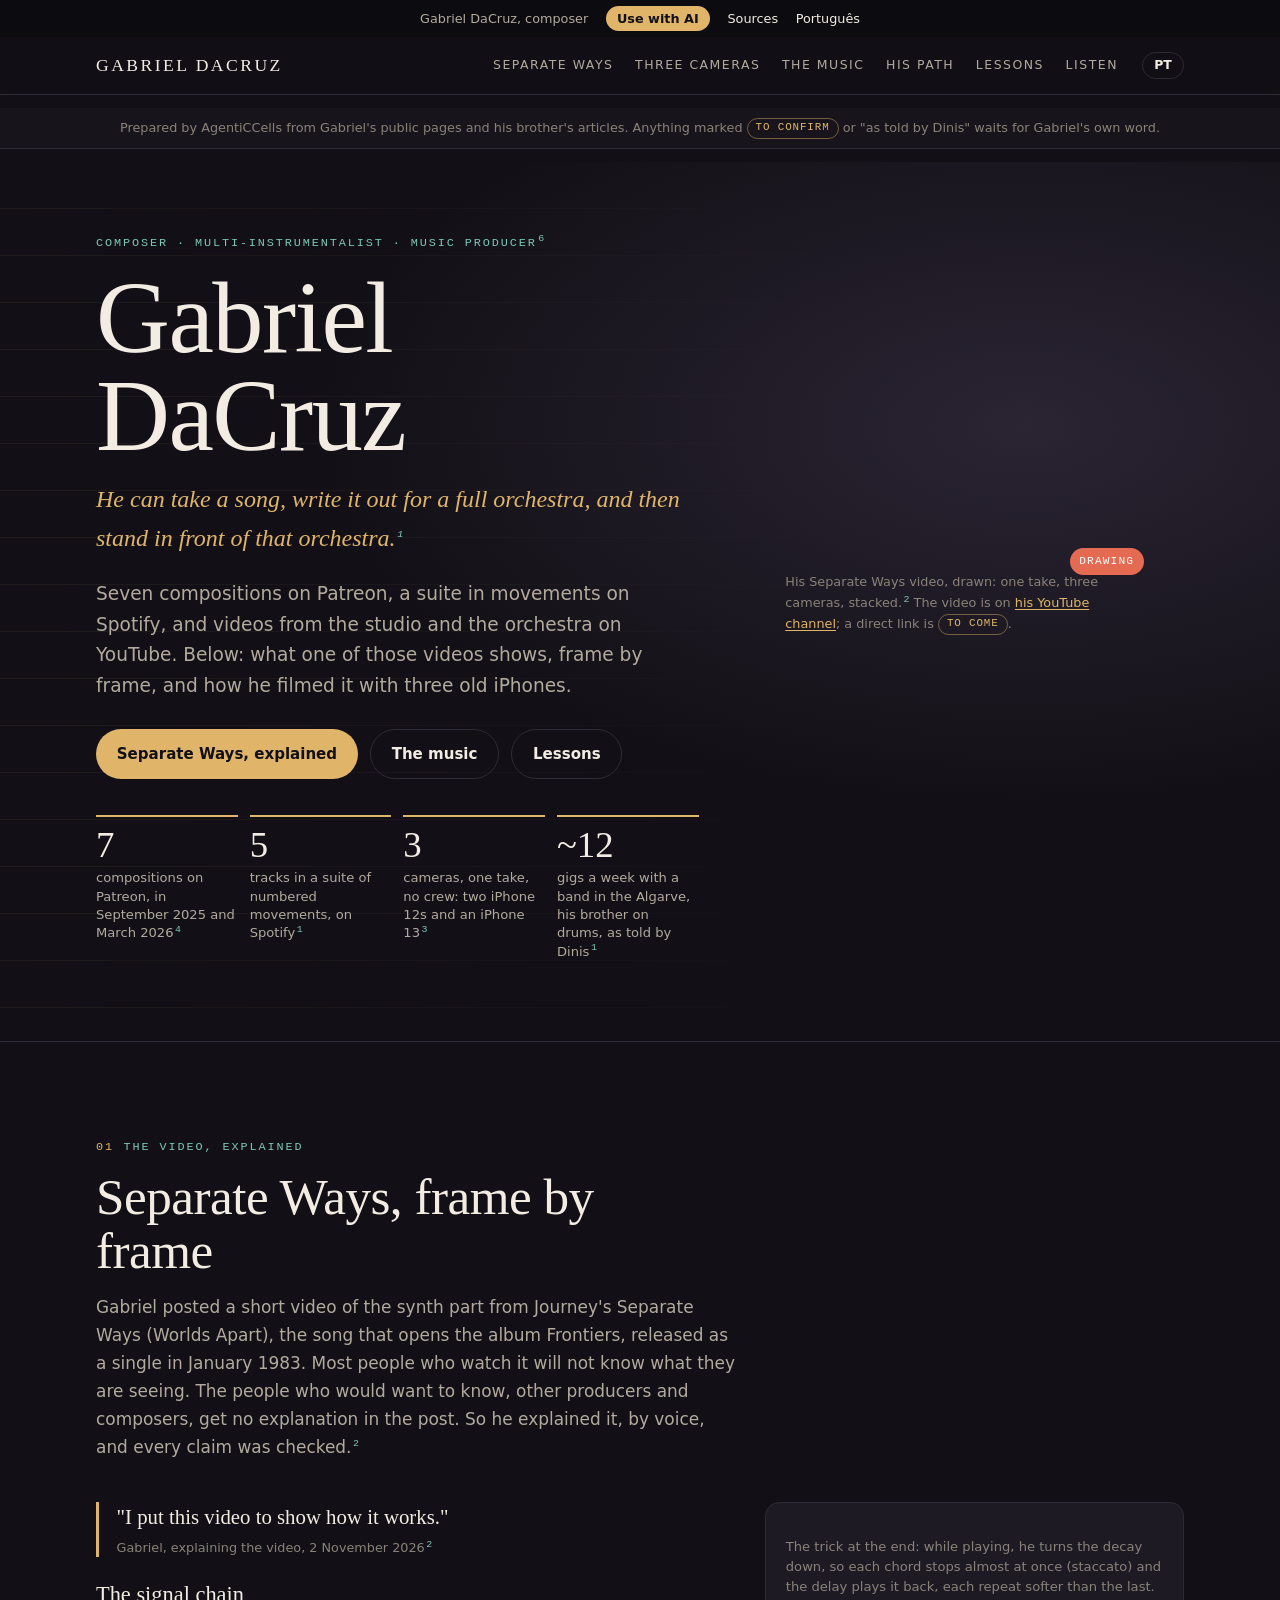
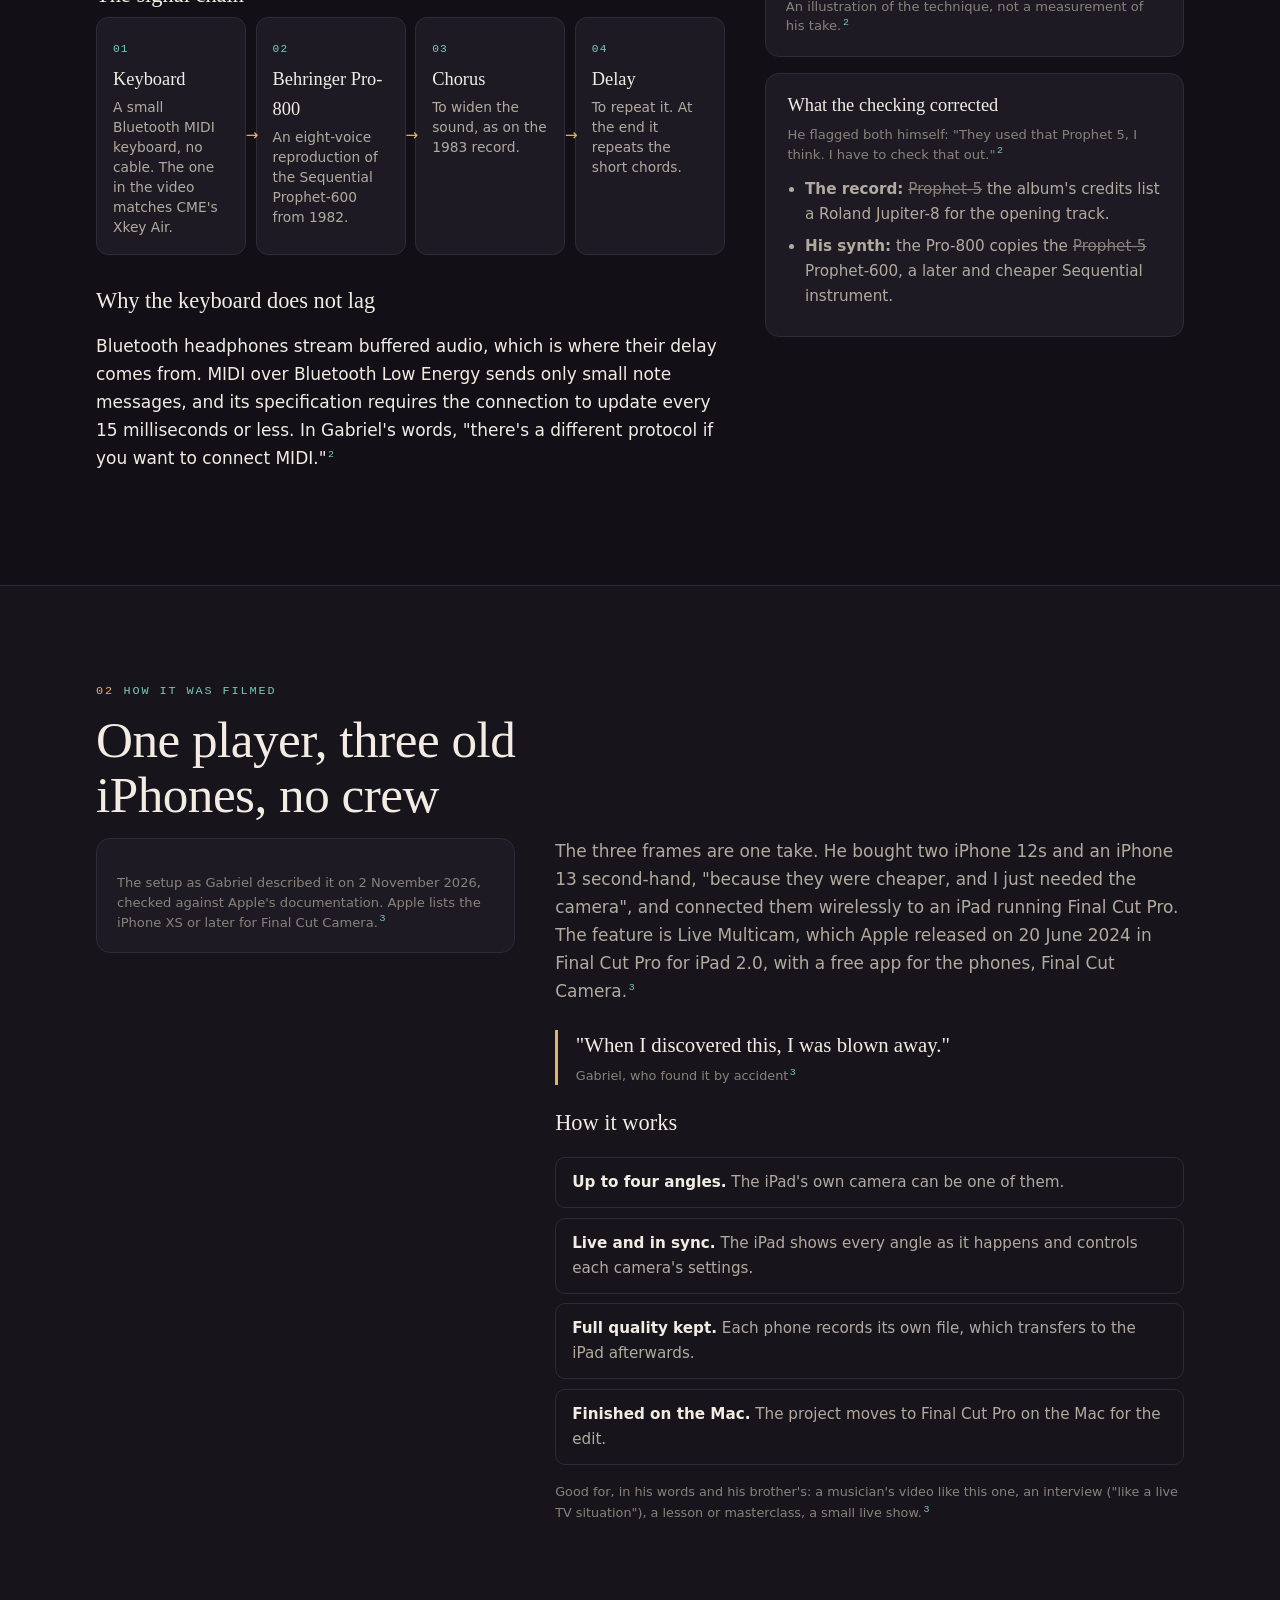
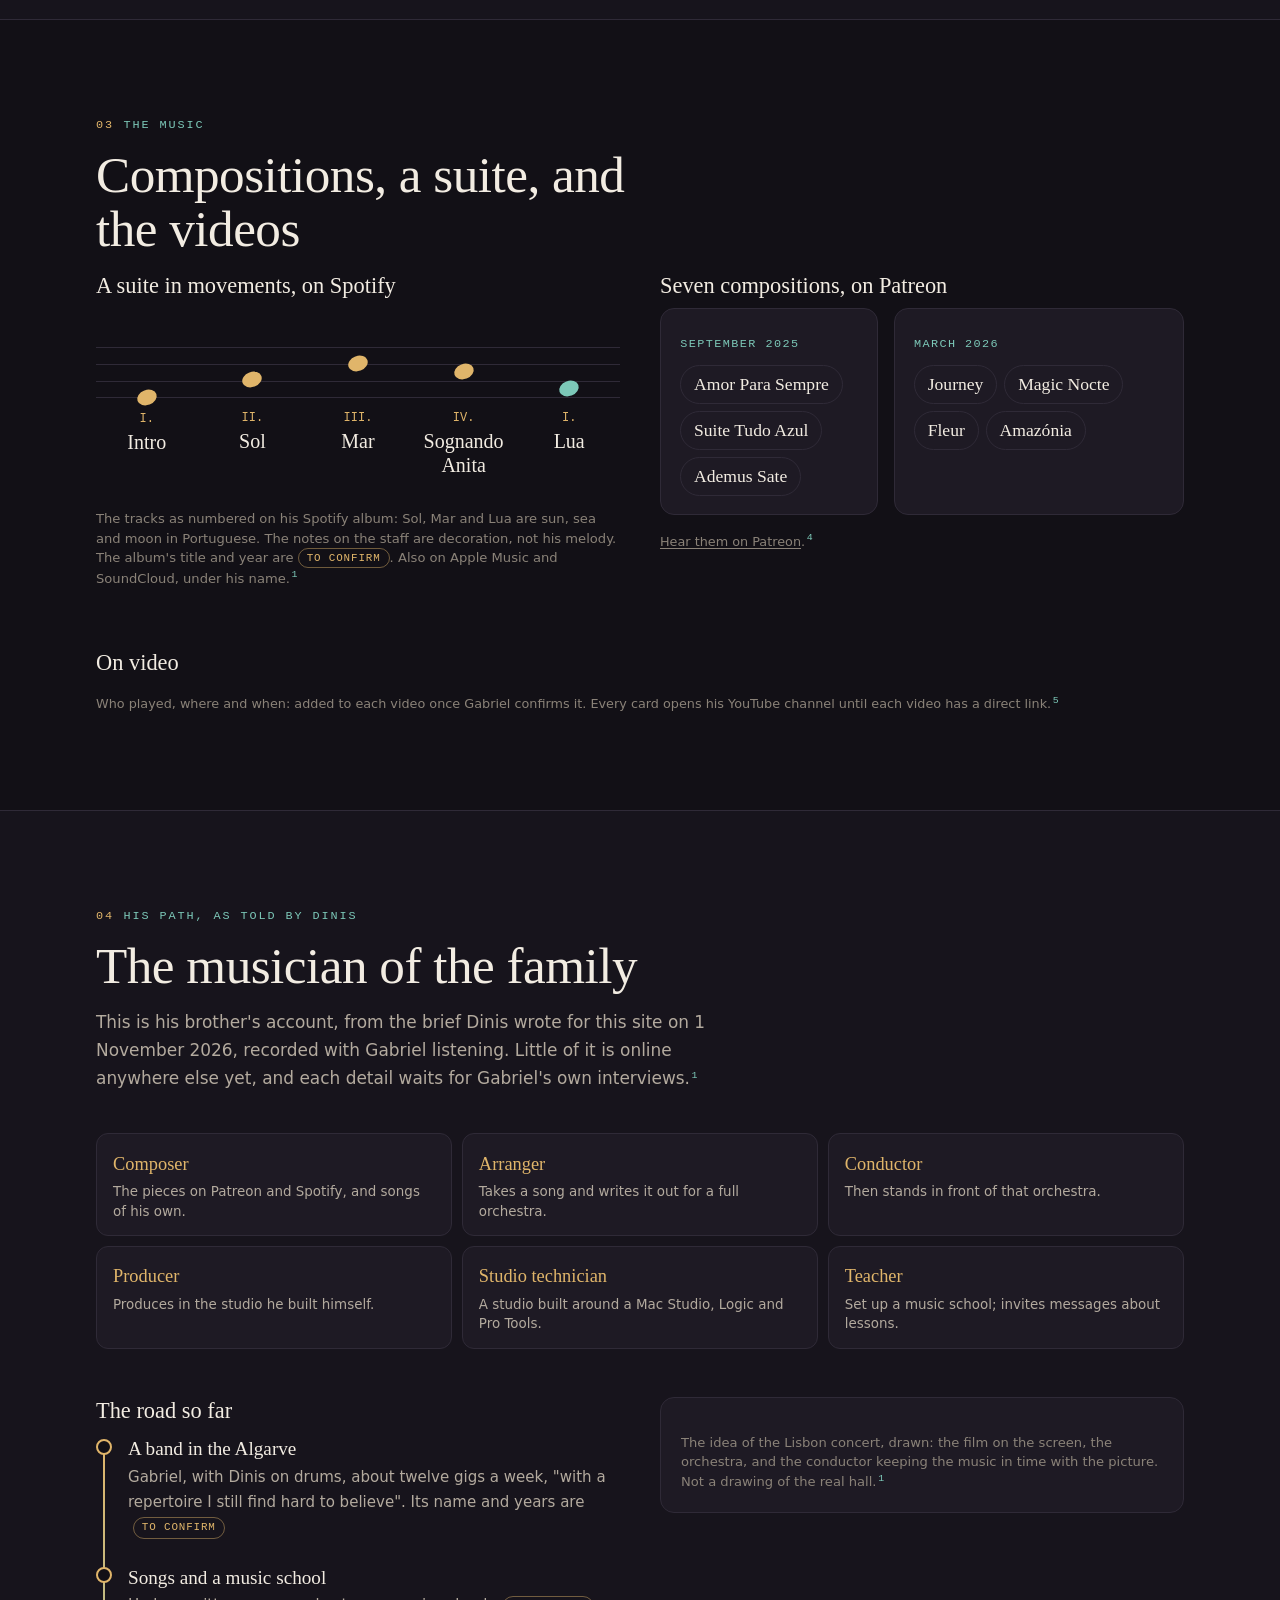
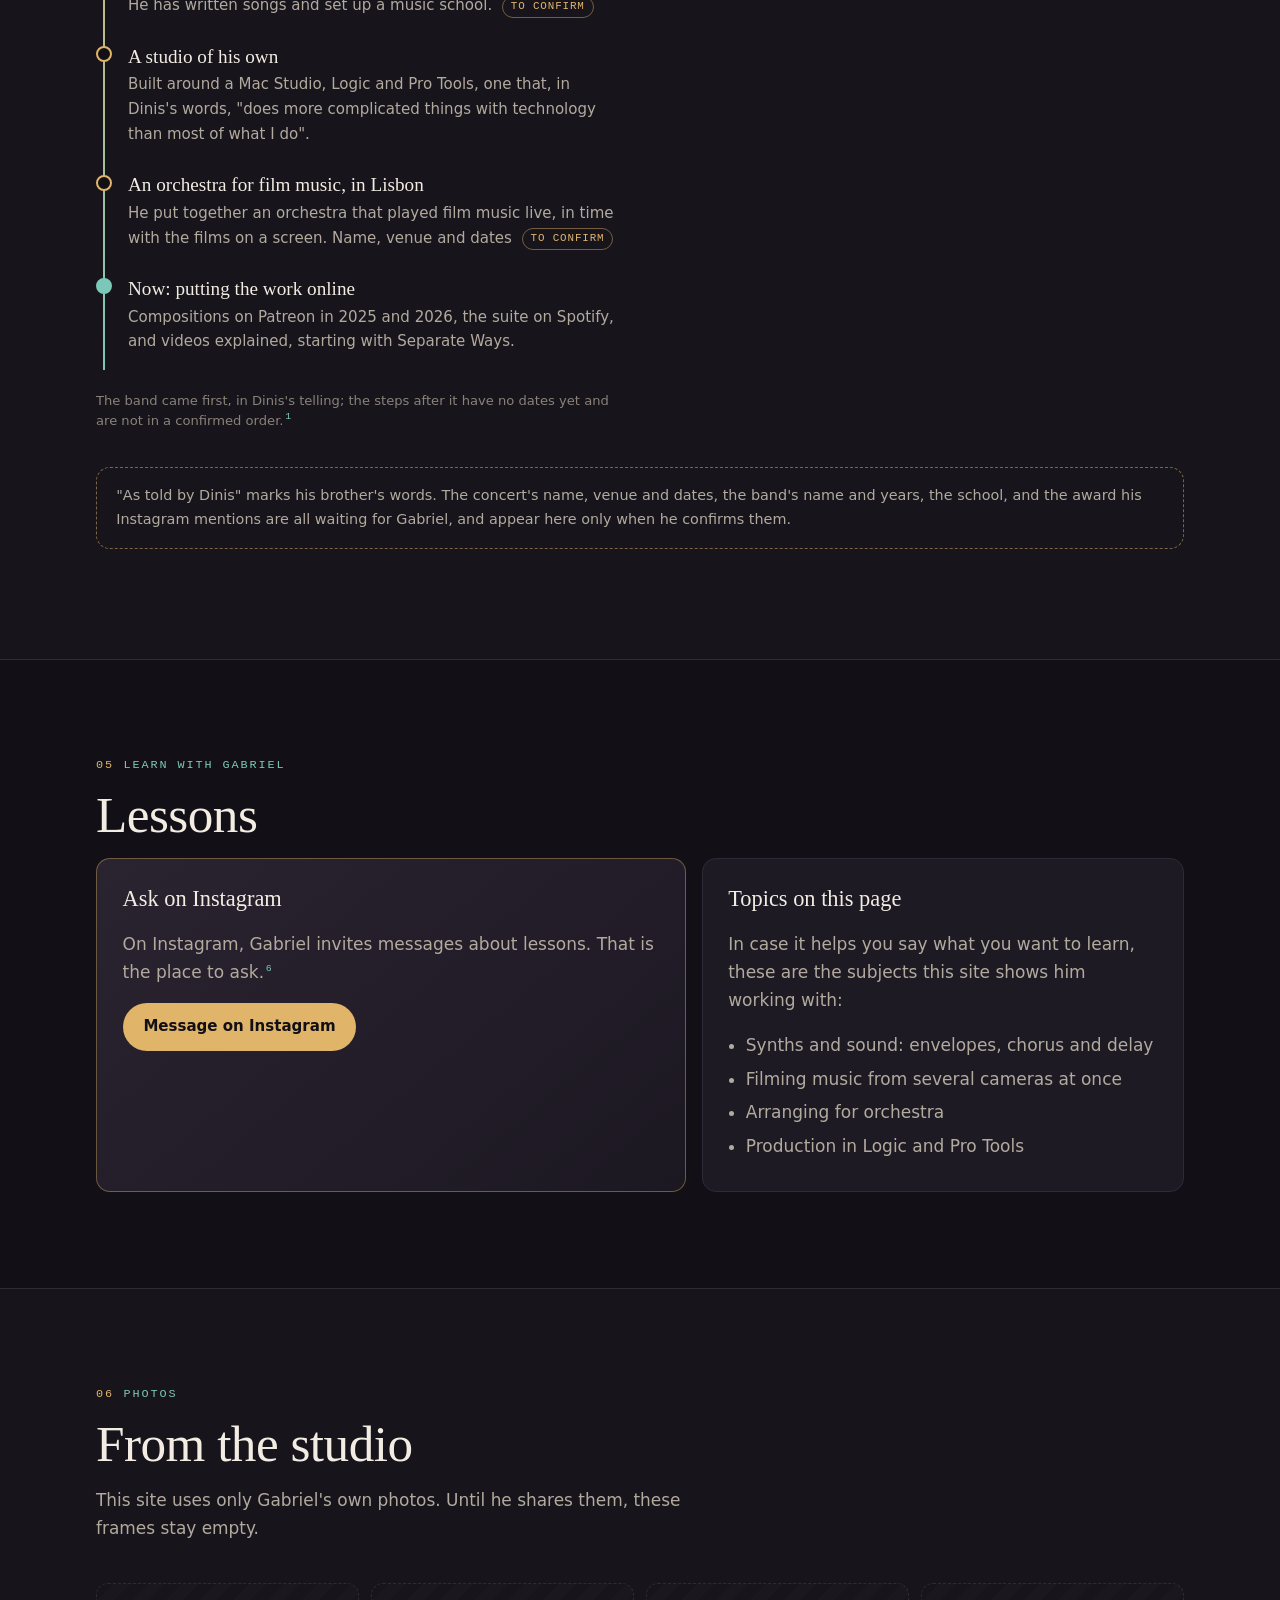
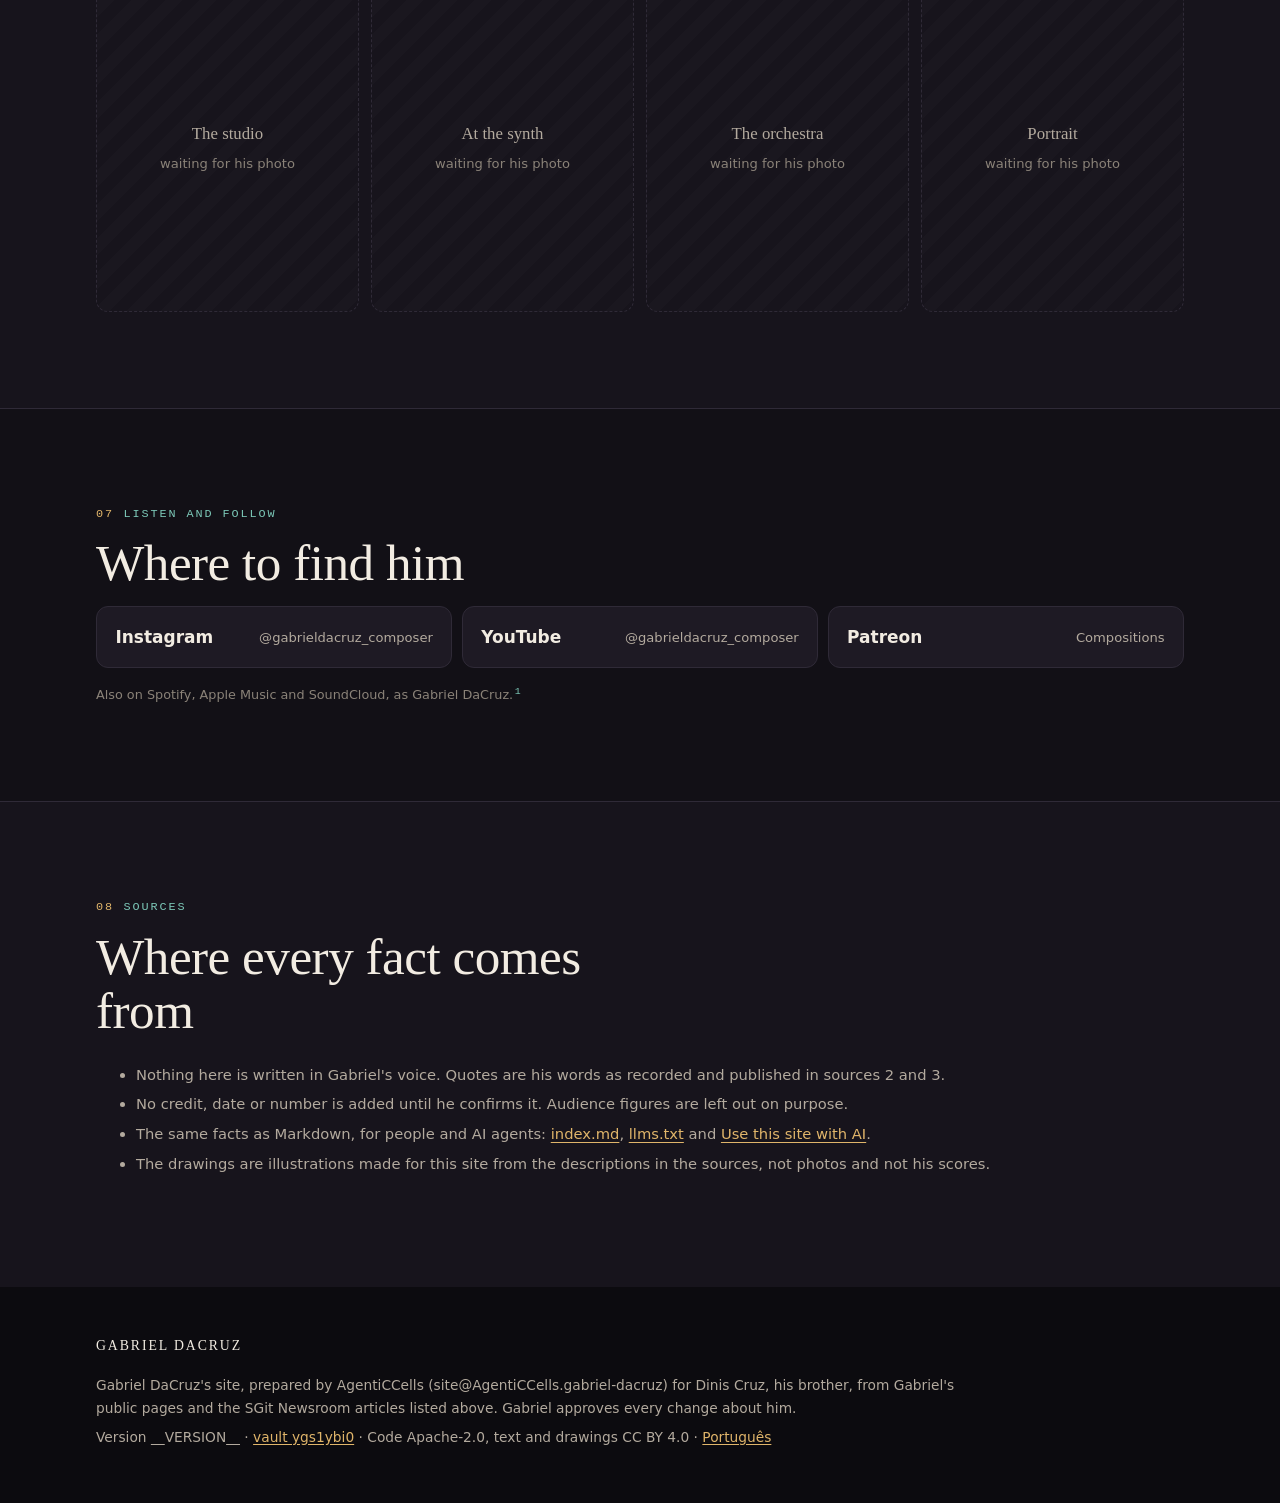
==== src/index.html @ 10e0af1b "Design pass, step 2: Use with AI (llms.txt, index.md, /agents/) index.md is the master copy of the f" ====
<!doctype html>
<html lang="en">
<head>
<meta charset="utf-8">
<meta name="viewport" content="width=device-width,initial-scale=1">
<title>Gabriel DaCruz: composer, multi-instrumentalist and music producer</title>
<meta name="description" content="Gabriel DaCruz, composer, multi-instrumentalist and music producer: his compositions, a suite in movements, orchestral and synth videos explained, and lessons. Every fact names its source.">
<link rel="alternate" hreflang="pt" href="pt/index.html">
<link rel="alternate" type="text/markdown" href="index.md">
<link rel="stylesheet" href="style.css">
<meta name="theme-color" content="#121016">
</head>
<body>
<a class="skip" href="#main">Skip to content</a>
<div class="strip"><div class="wrap">
  <span>Gabriel DaCruz, composer</span>
  <a class="pill" href="agents/">Use with AI</a>
  <a href="#sources">Sources</a>
  <a href="pt/index.html" hreflang="pt" lang="pt">Português</a>
</div></div>
<header class="top">
  <div class="wrap">
    <a class="name" href="index.html">Gabriel DaCruz</a>
    <nav class="nav" aria-label="Sections">
      <a href="#separate-ways">Separate Ways</a>
      <a href="#cameras">Three cameras</a>
      <a href="#work">The music</a>
      <a href="#path">His path</a>
      <a href="#lessons">Lessons</a>
      <a href="#listen">Listen</a>
    </nav>
    <a class="lang" href="pt/index.html" hreflang="pt" lang="pt">PT</a>
  </div>
</header>
<p class="notice" role="note">Prepared by AgentiCCells from Gabriel's public pages and his brother's articles. Anything marked <span class="tbc">to confirm</span> or "as told by Dinis" waits for Gabriel's own word.</p>

<main id="main">
<section class="hero" aria-labelledby="hero-h">
  <div class="wrap">
    <div>
      <p class="eyebrow">Composer · multi-instrumentalist · music producer<sup class="s"><a href="#s6">6</a></sup></p>
      <h1 id="hero-h">Gabriel<br>DaCruz</h1>
      <p class="roles">He can take a song, write it out for a full orchestra, and then stand in front of that orchestra.<sup class="s"><a href="#s1">1</a></sup></p>
      <p class="lede">Seven compositions on Patreon, a suite in movements on Spotify, and videos from the studio and the orchestra on YouTube. Below: what one of those videos shows, frame by frame, and how he filmed it with three old iPhones.</p>
      <div class="btns">
        <a class="btn btn-gold" href="#separate-ways">Separate Ways, explained</a>
        <a class="btn btn-line" href="#work">The music</a>
        <a class="btn btn-line" href="#lessons">Lessons</a>
      </div>
      <div class="keys">
        <div class="key"><b>7</b><span>compositions on Patreon, in September 2025 and March 2026<sup class="s"><a href="#s4">4</a></sup></span></div>
        <div class="key"><b>5</b><span>tracks in a suite of numbered movements, on Spotify<sup class="s"><a href="#s1">1</a></sup></span></div>
        <div class="key"><b>3</b><span>cameras, one take, no crew: two iPhone 12s and an iPhone 13<sup class="s"><a href="#s3">3</a></sup></span></div>
        <div class="key"><b>~12</b><span>gigs a week with a band in the Algarve, his brother on drums, as told by Dinis<sup class="s"><a href="#s1">1</a></sup></span></div>
      </div>
    </div>
    <figure class="hero-fig">
      <span class="badge">Drawing</span>
      <!--#inc fig-three-frames.svg -->
      <figcaption>His Separate Ways video, drawn: one take, three cameras, stacked.<sup class="s"><a href="#s2">2</a></sup> The video is on <a href="https://www.youtube.com/@gabrieldacruz_composer">his YouTube channel</a>; a direct link is <span class="tbc">to come</span>.</figcaption>
    </figure>
  </div>
</section>

<section id="separate-ways" class="band" aria-labelledby="sw-h">
  <div class="wrap">
    <p class="kicker"><span class="n">01</span>The video, explained</p>
    <h2 id="sw-h">Separate Ways, frame by frame</h2>
    <p class="intro">Gabriel posted a short video of the synth part from Journey's Separate Ways (Worlds Apart), the song that opens the album Frontiers, released as a single in January 1983. Most people who watch it will not know what they are seeing. The people who would want to know, other producers and composers, get no explanation in the post. So he explained it, by voice, and every claim was checked.<sup class="s"><a href="#s2">2</a></sup></p>
    <div class="split wide-l">
      <div>
        <blockquote class="said">"I put this video to show how it works."<footer>Gabriel, explaining the video, 2 November 2026<sup class="s"><a href="#s2">2</a></sup></footer></blockquote>
        <h3>The signal chain</h3>
        <ol class="chain">
          <li><b>Keyboard</b><span>A small Bluetooth MIDI keyboard, no cable. The one in the video matches CME's Xkey Air.</span></li>
          <li><b>Behringer Pro-800</b><span>An eight-voice reproduction of the Sequential Prophet-600 from 1982.</span></li>
          <li><b>Chorus</b><span>To widen the sound, as on the 1983 record.</span></li>
          <li><b>Delay</b><span>To repeat it. At the end it repeats the short chords.</span></li>
        </ol>
        <h3>Why the keyboard does not lag</h3>
        <p>Bluetooth headphones stream buffered audio, which is where their delay comes from. MIDI over Bluetooth Low Energy sends only small note messages, and its specification requires the connection to update every 15 milliseconds or less. In Gabriel's words, "there's a different protocol if you want to connect MIDI."<sup class="s"><a href="#s2">2</a></sup></p>
      </div>
      <div>
        <figure class="viz">
          <!--#inc fig-envelope.svg -->
          <figcaption>The trick at the end: while playing, he turns the decay down, so each chord stops almost at once (staccato) and the delay plays it back, each repeat softer than the last. An illustration of the technique, not a measurement of his take.<sup class="s"><a href="#s2">2</a></sup></figcaption>
        </figure>
        <div class="checked" style="margin-top:1rem">
          <h3>What the checking corrected</h3>
          <p class="cap" style="margin-top:0">He flagged both himself: "They used that Prophet 5, I think. I have to check that out."<sup class="s"><a href="#s2">2</a></sup></p>
          <ul>
            <li><b>The record:</b> <s>Prophet-5</s> the album's credits list a Roland Jupiter-8 for the opening track.</li>
            <li><b>His synth:</b> the Pro-800 copies the <s>Prophet-5</s> Prophet-600, a later and cheaper Sequential instrument.</li>
          </ul>
        </div>
      </div>
    </div>
  </div>
</section>

<section id="cameras" class="band alt" aria-labelledby="cam-h">
  <div class="wrap">
    <p class="kicker"><span class="n">02</span>How it was filmed</p>
    <h2 id="cam-h">One player, three old iPhones, no crew</h2>
    <div class="split wide-r">
      <figure class="viz">
        <!--#inc fig-multicam.svg -->
        <figcaption>The setup as Gabriel described it on 2 November 2026, checked against Apple's documentation. Apple lists the iPhone XS or later for Final Cut Camera.<sup class="s"><a href="#s3">3</a></sup></figcaption>
      </figure>
      <div>
        <p class="intro" style="margin-bottom:1.5rem">The three frames are one take. He bought two iPhone 12s and an iPhone 13 second-hand, "because they were cheaper, and I just needed the camera", and connected them wirelessly to an iPad running Final Cut Pro. The feature is Live Multicam, which Apple released on 20 June 2024 in Final Cut Pro for iPad 2.0, with a free app for the phones, Final Cut Camera.<sup class="s"><a href="#s3">3</a></sup></p>
        <blockquote class="said">"When I discovered this, I was blown away."<footer>Gabriel, who found it by accident<sup class="s"><a href="#s3">3</a></sup></footer></blockquote>
        <h3>How it works</h3>
        <ul class="uses">
          <li><b>Up to four angles.</b> The iPad's own camera can be one of them.</li>
          <li><b>Live and in sync.</b> The iPad shows every angle as it happens and controls each camera's settings.</li>
          <li><b>Full quality kept.</b> Each phone records its own file, which transfers to the iPad afterwards.</li>
          <li><b>Finished on the Mac.</b> The project moves to Final Cut Pro on the Mac for the edit.</li>
        </ul>
        <p class="src">Good for, in his words and his brother's: a musician's video like this one, an interview ("like a live TV situation"), a lesson or masterclass, a small live show.<sup class="s"><a href="#s3">3</a></sup></p>
      </div>
    </div>
  </div>
</section>

<section id="work" class="band" aria-labelledby="work-h">
  <div class="wrap">
    <p class="kicker"><span class="n">03</span>The music</p>
    <h2 id="work-h">Compositions, a suite, and the videos</h2>
    <div class="split">
      <div>
        <h3>A suite in movements, on Spotify</h3>
        <div class="suite" role="img" aria-label="The five tracks of the suite: I. Intro, II. Sol, III. Mar, IV. Sognando Anita, and I. Lua">
          <ol aria-hidden="true">
            <li><span class="note"></span><span class="mv">I.</span><span class="t">Intro</span></li>
            <li><span class="note"></span><span class="mv">II.</span><span class="t">Sol</span></li>
            <li><span class="note"></span><span class="mv">III.</span><span class="t">Mar</span></li>
            <li><span class="note"></span><span class="mv">IV.</span><span class="t">Sognando Anita</span></li>
            <li><span class="note"></span><span class="mv">I.</span><span class="t">Lua</span></li>
          </ol>
        </div>
        <p class="cap">The tracks as numbered on his Spotify album: Sol, Mar and Lua are sun, sea and moon in Portuguese. The notes on the staff are decoration, not his melody. The album's title and year are <span class="tbc">to confirm</span>. Also on Apple Music and SoundCloud, under his name.<sup class="s"><a href="#s1">1</a></sup></p>
      </div>
      <div>
        <h3>Seven compositions, on Patreon</h3>
        <div class="drops">
          <div class="drop"><span class="when">September 2025</span><ul><li>Amor Para Sempre</li><li>Suite Tudo Azul</li><li>Ademus Sate</li></ul></div>
          <div class="drop"><span class="when">March 2026</span><ul><li>Journey</li><li>Magic Nocte</li><li>Fleur</li><li>Amazónia</li></ul></div>
        </div>
        <p class="src"><a href="https://www.patreon.com/GabrielDaCruz">Hear them on Patreon</a>.<sup class="s"><a href="#s4">4</a></sup></p>
      </div>
    </div>
    <h3 style="margin-top:3rem">On video</h3>
    <!--#inc videos.part -->
    <p class="src">Who played, where and when: added to each video once Gabriel confirms it. Every card opens his YouTube channel until each video has a direct link.<sup class="s"><a href="#s5">5</a></sup></p>
  </div>
</section>

<section id="path" class="band alt" aria-labelledby="path-h">
  <div class="wrap">
    <p class="kicker"><span class="n">04</span>His path, as told by Dinis</p>
    <h2 id="path-h">The musician of the family</h2>
    <p class="intro">This is his brother's account, from the brief Dinis wrote for this site on 1 November 2026, recorded with Gabriel listening. Little of it is online anywhere else yet, and each detail waits for Gabriel's own interviews.<sup class="s"><a href="#s1">1</a></sup></p>
    <ul class="roles-grid">
      <li><b>Composer</b><span>The pieces on Patreon and Spotify, and songs of his own.</span></li>
      <li><b>Arranger</b><span>Takes a song and writes it out for a full orchestra.</span></li>
      <li><b>Conductor</b><span>Then stands in front of that orchestra.</span></li>
      <li><b>Producer</b><span>Produces in the studio he built himself.</span></li>
      <li><b>Studio technician</b><span>A studio built around a Mac Studio, Logic and Pro Tools.</span></li>
      <li><b>Teacher</b><span>Set up a music school; invites messages about lessons.</span></li>
    </ul>
    <div class="split" style="margin-top:3rem">
      <div>
        <h3>The road so far</h3>
        <ol class="steps">
          <li><b>A band in the Algarve</b><span>Gabriel, with Dinis on drums, about twelve gigs a week, "with a repertoire I still find hard to believe". Its name and years are <span class="tbc">to confirm</span></span></li>
          <li><b>Songs and a music school</b><span>He has written songs and set up a music school. <span class="tbc">to confirm</span></span></li>
          <li><b>A studio of his own</b><span>Built around a Mac Studio, Logic and Pro Tools, one that, in Dinis's words, "does more complicated things with technology than most of what I do".</span></li>
          <li><b>An orchestra for film music, in Lisbon</b><span>He put together an orchestra that played film music live, in time with the films on a screen. Name, venue and dates <span class="tbc">to confirm</span></span></li>
          <li class="now"><b>Now: putting the work online</b><span>Compositions on Patreon in 2025 and 2026, the suite on Spotify, and videos explained, starting with Separate Ways.</span></li>
        </ol>
        <p class="cap">The band came first, in Dinis's telling; the steps after it have no dates yet and are not in a confirmed order.<sup class="s"><a href="#s1">1</a></sup></p>
      </div>
      <figure class="viz">
        <!--#inc fig-film-concert.svg -->
        <figcaption>The idea of the Lisbon concert, drawn: the film on the screen, the orchestra, and the conductor keeping the music in time with the picture. Not a drawing of the real hall.<sup class="s"><a href="#s1">1</a></sup></figcaption>
      </figure>
    </div>
    <p class="told">"As told by Dinis" marks his brother's words. The concert's name, venue and dates, the band's name and years, the school, and the award his Instagram mentions are all waiting for Gabriel, and appear here only when he confirms them.</p>
  </div>
</section>

<section id="lessons" class="band" aria-labelledby="les-h">
  <div class="wrap">
    <p class="kicker"><span class="n">05</span>Learn with Gabriel</p>
    <h2 id="les-h">Lessons</h2>
    <div class="lessons">
      <div class="card lead">
        <h3>Ask on Instagram</h3>
        <p>On Instagram, Gabriel invites messages about lessons. That is the place to ask.<sup class="s"><a href="#s6">6</a></sup></p>
        <div class="btns"><a class="btn btn-gold" href="https://www.instagram.com/gabrieldacruz_composer/">Message on Instagram</a></div>
      </div>
      <div class="card">
        <h3>Topics on this page</h3>
        <p>In case it helps you say what you want to learn, these are the subjects this site shows him working with:</p>
        <ul>
          <li>Synths and sound: envelopes, chorus and delay</li>
          <li>Filming music from several cameras at once</li>
          <li>Arranging for orchestra</li>
          <li>Production in Logic and Pro Tools</li>
        </ul>
      </div>
    </div>
  </div>
</section>

<section id="photos" class="band alt" aria-labelledby="ph-h">
  <div class="wrap">
    <p class="kicker"><span class="n">06</span>Photos</p>
    <h2 id="ph-h">From the studio</h2>
    <p class="intro">This site uses only Gabriel's own photos. Until he shares them, these frames stay empty.</p>
    <div class="slots">
      <div class="slot"><div><b>The studio</b>waiting for his photo</div></div>
      <div class="slot"><div><b>At the synth</b>waiting for his photo</div></div>
      <div class="slot"><div><b>The orchestra</b>waiting for his photo</div></div>
      <div class="slot"><div><b>Portrait</b>waiting for his photo</div></div>
    </div>
  </div>
</section>

<section id="listen" class="band" aria-labelledby="li-h">
  <div class="wrap">
    <p class="kicker"><span class="n">07</span>Listen and follow</p>
    <h2 id="li-h">Where to find him</h2>
    <ul class="links">
      <li><a href="https://www.instagram.com/gabrieldacruz_composer/">Instagram <span>@gabrieldacruz_composer</span></a></li>
      <li><a href="https://www.youtube.com/@gabrieldacruz_composer">YouTube <span>@gabrieldacruz_composer</span></a></li>
      <li><a href="https://www.patreon.com/GabrielDaCruz">Patreon <span>Compositions</span></a></li>
    </ul>
    <p class="src">Also on Spotify, Apple Music and SoundCloud, as Gabriel DaCruz.<sup class="s"><a href="#s1">1</a></sup></p>
  </div>
</section>

<section id="sources" class="band alt" aria-labelledby="src-h">
  <div class="wrap">
    <p class="kicker"><span class="n">08</span>Sources</p>
    <h2 id="src-h">Where every fact comes from</h2>
    <!--#inc sources.part -->
    <ul class="rules">
      <li>Nothing here is written in Gabriel's voice. Quotes are his words as recorded and published in sources 2 and 3.</li>
      <li>No credit, date or number is added until he confirms it. Audience figures are left out on purpose.</li>
      <li>The same facts as Markdown, for people and AI agents: <a href="index.md">index.md</a>, <a href="llms.txt">llms.txt</a> and <a href="agents/">Use this site with AI</a>.</li>
      <li>The drawings are illustrations made for this site from the descriptions in the sources, not photos and not his scores.</li>
    </ul>
  </div>
</section>
</main>

<footer class="site">
  <div class="wrap">
    <p class="sig">Gabriel DaCruz</p>
    <p>Gabriel DaCruz's site, prepared by AgentiCCells (site@AgentiCCells.gabriel-dacruz) for Dinis Cruz, his brother, from Gabriel's public pages and the SGit Newsroom articles listed above. Gabriel approves every change about him.</p>
    <p>Version __VERSION__ · <a href="https://dev.vault.sgraph.ai/#sgit_public_read_86bc4bc4edc64c4a5acf4dcda733513ccf8e2b3181605dcf7d0a45bb1be75120%3Aygs1ybi0">vault ygs1ybi0</a> · Code Apache-2.0, text and drawings CC BY 4.0 · <a href="pt/index.html" hreflang="pt" lang="pt">Português</a></p>
  </div>
</footer>
</body>
</html>
---- src/style.css ----
/* Gabriel DaCruz: "The Studio", the home page design. Dark on purpose: a studio at night.
   Phone first, system fonts only (no third-party requests). Figures are inline SVG coloured
   by the --fig-* variables, so other designs can restyle the same drawings.
   Owner: site@AgentiCCells.gabriel-dacruz. Code Apache-2.0. */
:root {
  --bg: #121016;
  --bg-2: #17141c;
  --panel: #1e1a24;
  --line: #2f2a37;
  --ink: #f2ece2;
  --muted: #b3aa9e;
  --dim: #8a8278;
  --gold: #e0b56a;
  --gold-2: #f0cd8c;
  --signal: #7cc8b8;
  --rec: #e46a52;
  --serif: "Iowan Old Style", "Palatino Linotype", Palatino, "Book Antiqua", Georgia, serif;
  --sans: system-ui, -apple-system, "Segoe UI", Roboto, "Helvetica Neue", Arial, sans-serif;
  --mono: ui-monospace, "SF Mono", Menlo, Consolas, "Liberation Mono", monospace;
  --radius: 14px;
  --fig-panel: #1a1720;
  --fig-key: #26212d;
  --fig-keyw: #e9e2d6;
  --fig-keyb: #18151c;
  --fig-line: #3a3442;
  --fig-ink: #f2ece2;
  --fig-muted: #a59c90;
  --fig-chip: #2e2836;
  --fig-figure: #3b3445;
  --fig-accent: #e0b56a;
  --fig-signal: #7cc8b8;
  --fig-rec: #e46a52;
  color-scheme: dark;
}
*, *::before, *::after { box-sizing: border-box; }
html { scroll-behavior: smooth; -webkit-text-size-adjust: 100%; }
@media (prefers-reduced-motion: reduce) { html { scroll-behavior: auto; } }
body { margin: 0; background: var(--bg); color: var(--ink); font: 17px/1.65 var(--sans); overflow-x: hidden; }
a { color: var(--gold); text-underline-offset: .18em; }
a:hover { color: var(--gold-2); }
:focus-visible { outline: 3px solid var(--signal); outline-offset: 2px; border-radius: 4px; }
img, svg { max-width: 100%; }
.wrap { max-width: 72rem; margin: 0 auto; padding: 0 1rem; }
@media (min-width: 48rem) { .wrap { padding: 0 2rem; } }
.skip { position: absolute; left: -999px; top: 0; background: var(--gold); color: #121016; padding: .5rem 1rem; z-index: 20; }
.skip:focus { left: 1rem; }
.mono { font-family: var(--mono); }

/* Strip and header */
.strip { background: #0c0b0f; color: var(--muted); font-size: .8rem; }
.strip .wrap { display: flex; flex-wrap: wrap; gap: .35rem 1.1rem; align-items: center; justify-content: center; min-height: 2.3rem; padding-top: .3rem; padding-bottom: .3rem; }
.strip a { color: var(--ink); text-decoration: none; }
.strip a:hover { color: var(--gold); }
.strip .pill { background: var(--gold); color: #121016; border-radius: 999px; padding: .1rem .7rem; font-weight: 600; }
.strip .pill:hover { background: var(--gold-2); color: #121016; }
.top { position: sticky; top: 0; z-index: 10; background: rgba(18,16,22,.92); backdrop-filter: blur(8px); -webkit-backdrop-filter: blur(8px); border-bottom: 1px solid var(--line); }
.top .wrap { display: flex; align-items: center; gap: 1rem; min-height: 3.6rem; }
.name { font-family: var(--serif); font-size: 1.1rem; letter-spacing: .14em; text-transform: uppercase; color: var(--ink); text-decoration: none; white-space: nowrap; }
.nav { display: none; gap: 1.35rem; margin-left: auto; font-size: .78rem; letter-spacing: .12em; text-transform: uppercase; }
.nav a { color: var(--muted); text-decoration: none; }
.nav a:hover { color: var(--gold); }
@media (min-width: 60rem) { .nav { display: flex; } }
.lang { margin-left: auto; color: var(--ink); border: 1px solid var(--line); border-radius: 999px; padding: .15rem .7rem; font-size: .78rem; font-weight: 600; text-decoration: none; }
@media (min-width: 60rem) { .lang { margin-left: .5rem; } }
.notice { color: var(--dim); font-size: .8rem; text-align: center; padding: .55rem 1rem; border-bottom: 1px solid var(--line); background: var(--bg-2); }

/* Hero */
.hero { position: relative; overflow: hidden; background: radial-gradient(90% 70% at 80% 30%, #2a2433 0%, var(--bg) 62%); }
.hero::before { content: ""; position: absolute; inset: 0; background: repeating-linear-gradient(to bottom, transparent 0 46px, rgba(224,181,106,.07) 46px 47px); mask-image: linear-gradient(90deg, #000 0%, transparent 70%); -webkit-mask-image: linear-gradient(90deg, #000 0%, transparent 70%); pointer-events: none; }
.hero .wrap { position: relative; display: grid; gap: 2.5rem; padding-top: 3rem; padding-bottom: 3.5rem; grid-template-columns: 1fr; align-items: center; }
@media (min-width: 60rem) { .hero .wrap { grid-template-columns: 1.15fr .85fr; padding-top: 4.5rem; padding-bottom: 5rem; } }
.eyebrow { font-family: var(--mono); text-transform: uppercase; letter-spacing: .16em; font-size: .74rem; color: var(--signal); margin: 0 0 1rem; }
.hero h1 { font-family: var(--serif); font-weight: 400; font-size: clamp(3rem, 10vw, 6.4rem); line-height: .95; letter-spacing: -.015em; margin: 0 0 1rem; }
.roles { font-family: var(--serif); font-size: clamp(1.15rem, 2.4vw, 1.5rem); color: var(--gold); margin: 0 0 1.25rem; font-style: italic; }
.lede { max-width: 36rem; font-size: clamp(1.02rem, 1.7vw, 1.16rem); color: var(--muted); margin: 0 0 1.75rem; }
.btns { display: flex; gap: .75rem; flex-wrap: wrap; }
.btn { display: inline-flex; align-items: center; gap: .5rem; padding: .72rem 1.3rem; border-radius: 999px; text-decoration: none; font-weight: 600; font-size: .94rem; }
.btn-gold { background: var(--gold); color: #121016; }
.btn-gold:hover { background: var(--gold-2); color: #121016; }
.btn-line { border: 1px solid var(--line); color: var(--ink); }
.btn-line:hover { border-color: var(--gold); color: var(--gold); }
.hero-fig { margin: 0; justify-self: center; width: 100%; max-width: 22rem; position: relative; }
.hero-fig .fig { display: block; width: 100%; height: auto; border-radius: 12px; box-shadow: 0 30px 60px -20px rgba(0,0,0,.7); }
.hero-fig figcaption { font-size: .8rem; color: var(--dim); margin-top: .7rem; }
.badge { position: absolute; top: -.7rem; right: -.4rem; background: var(--rec); color: #fff; font-family: var(--mono); font-size: .7rem; letter-spacing: .1em; text-transform: uppercase; padding: .25rem .6rem; border-radius: 999px; }

/* Key figures */
.keys { display: grid; gap: .75rem; grid-template-columns: repeat(2, 1fr); margin-top: 2.25rem; }
@media (min-width: 40rem) { .keys { grid-template-columns: repeat(4, 1fr); } }
.key { border-top: 2px solid var(--gold); padding-top: .6rem; }
.key b { display: block; font-family: var(--serif); font-weight: 400; font-size: 2.3rem; line-height: 1; color: var(--ink); }
.key span { display: block; font-size: .82rem; color: var(--muted); margin-top: .35rem; line-height: 1.4; }
sup.s { font-size: .62rem; line-height: 0; margin-left: .1rem; }
sup.s a { color: var(--signal); text-decoration: none; font-family: var(--mono); }

/* Sections */
.band { padding: 4.5rem 0; scroll-margin-top: 3.5rem; border-top: 1px solid var(--line); }
@media (min-width: 48rem) { .band { padding: 6rem 0; } }
.alt { background: var(--bg-2); }
.kicker { font-family: var(--mono); text-transform: uppercase; letter-spacing: .16em; font-size: .74rem; color: var(--signal); margin: 0 0 .75rem; }
.kicker .n { color: var(--gold); margin-right: .6rem; }
h2 { font-family: var(--serif); font-weight: 400; font-size: clamp(2rem, 4.6vw, 3.2rem); line-height: 1.06; letter-spacing: -.01em; margin: 0 0 1rem; max-width: 22ch; }
h3 { font-family: var(--serif); font-weight: 400; font-size: 1.4rem; line-height: 1.25; margin: 0 0 .5rem; }
.intro { max-width: 40rem; color: var(--muted); font-size: 1.06rem; margin: 0 0 2.5rem; }
.split { display: grid; gap: 2.5rem; grid-template-columns: 1fr; }
@media (min-width: 56rem) { .split { grid-template-columns: 1fr 1fr; align-items: start; } .split.wide-l { grid-template-columns: 1.2fr .8fr; } .split.wide-r { grid-template-columns: .8fr 1.2fr; } }
figure.viz { margin: 0; background: var(--panel); border: 1px solid var(--line); border-radius: var(--radius); padding: 1.25rem; }
figure.viz .fig { display: block; width: 100%; height: auto; }
figure.viz figcaption, .cap { font-size: .82rem; color: var(--dim); margin-top: .9rem; line-height: 1.5; }
.fig-mono { font-family: var(--mono); font-size: 11px; letter-spacing: .06em; }
.fig-small { font-family: var(--sans); font-size: 13px; }
.fig-label { font-family: var(--sans); font-size: 13px; font-weight: 600; }
.src { font-size: .8rem; color: var(--dim); margin: 1rem 0 0; }
.src a { color: inherit; }
.tbc { display: inline-block; font-family: var(--mono); font-size: .68rem; letter-spacing: .08em; text-transform: uppercase; color: var(--gold); border: 1px solid rgba(224,181,106,.45); border-radius: 999px; padding: .05rem .5rem; vertical-align: .15em; white-space: nowrap; }
blockquote.said { margin: 0 0 1.5rem; padding: 0 0 0 1.1rem; border-left: 3px solid var(--gold); font-family: var(--serif); font-size: 1.3rem; line-height: 1.4; color: var(--ink); }
blockquote.said footer { font-family: var(--sans); font-size: .8rem; color: var(--dim); margin-top: .5rem; }

/* Signal chain (HTML, so it wraps on a phone) */
.chain { list-style: none; margin: 0 0 2rem; padding: 0; display: grid; gap: .6rem; grid-template-columns: 1fr; counter-reset: c; }
@media (min-width: 40rem) { .chain { grid-template-columns: repeat(4, 1fr); } }
.chain li { position: relative; background: var(--panel); border: 1px solid var(--line); border-radius: 12px; padding: .9rem 1rem 1rem; counter-increment: c; }
.chain li::before { content: "0" counter(c); font-family: var(--mono); font-size: .7rem; color: var(--signal); letter-spacing: .1em; }
.chain li b { display: block; font-family: var(--serif); font-weight: 400; font-size: 1.15rem; margin: .2rem 0 .25rem; }
.chain li span { display: block; font-size: .86rem; color: var(--muted); line-height: 1.45; }
.chain li:not(:last-child)::after { content: "↓"; position: absolute; left: 50%; bottom: -1.05rem; transform: translateX(-50%); color: var(--gold); font-size: .95rem; z-index: 1; }
@media (min-width: 40rem) { .chain li:not(:last-child)::after { content: "→"; left: auto; right: -.85rem; bottom: auto; top: 50%; transform: translateY(-50%); } }
.checked { border: 1px solid var(--line); border-radius: var(--radius); padding: 1.25rem 1.35rem; background: var(--panel); }
.checked h3 { font-size: 1.15rem; }
.checked ul { margin: .5rem 0 0; padding-left: 1.1rem; color: var(--muted); font-size: .95rem; }
.checked li { margin: .4rem 0; }
.checked s { color: var(--dim); }

/* Lists of uses */
.uses { list-style: none; margin: 1.25rem 0 0; padding: 0; display: grid; gap: .6rem; }
.uses li { padding: .75rem 1rem; border: 1px solid var(--line); border-radius: 10px; color: var(--muted); font-size: .95rem; }
.uses b { color: var(--ink); font-weight: 600; }

/* The suite, as a score strip */
.suite { position: relative; margin: 0 0 1rem; padding: 2.4rem 0 1rem; }
.suite::before { content: ""; position: absolute; left: 0; right: 0; top: 2.4rem; height: 4.2rem; background: repeating-linear-gradient(to bottom, var(--line) 0 1px, transparent 1px 1.05rem); }
.suite ol { position: relative; list-style: none; margin: 0; padding: 0; display: grid; grid-template-columns: repeat(5, 1fr); gap: .25rem; }
.suite li { text-align: center; }
.suite .note { display: block; width: 1.25rem; height: .95rem; margin: 0 auto; border-radius: 50%; background: var(--gold); transform: rotate(-20deg); }
.suite li:nth-child(1) .note { margin-top: 2.7rem; } .suite li:nth-child(2) .note { margin-top: 1.6rem; } .suite li:nth-child(3) .note { margin-top: .55rem; } .suite li:nth-child(4) .note { margin-top: 1.1rem; } .suite li:nth-child(5) .note { margin-top: 2.15rem; background: var(--signal); }
.suite .mv { display: block; margin-top: 1.4rem; font-family: var(--mono); font-size: .75rem; color: var(--gold); }
.suite li:nth-child(1) .mv { margin-top: .3rem; } .suite li:nth-child(2) .mv { margin-top: 1.35rem; } .suite li:nth-child(3) .mv { margin-top: 2.4rem; } .suite li:nth-child(4) .mv { margin-top: 1.85rem; } .suite li:nth-child(5) .mv { margin-top: .8rem; }
.suite .t { display: block; font-family: var(--serif); font-size: clamp(.95rem, 2.4vw, 1.25rem); line-height: 1.2; }

/* Patreon releases, as a two-date timeline */
.drops { display: grid; gap: 1rem; grid-template-columns: 1fr; }
@media (min-width: 40rem) { .drops { grid-template-columns: 3fr 4fr; } }
.drop { border: 1px solid var(--line); border-radius: var(--radius); padding: 1.1rem 1.2rem; background: var(--panel); }
.drop .when { font-family: var(--mono); font-size: .74rem; letter-spacing: .12em; text-transform: uppercase; color: var(--signal); }
.drop ul { list-style: none; margin: .6rem 0 0; padding: 0; display: flex; flex-wrap: wrap; gap: .45rem; }
.drop li { font-family: var(--serif); font-size: 1.1rem; border: 1px solid var(--line); border-radius: 999px; padding: .25rem .8rem; }

/* Videos */
.videos { display: grid; gap: 1rem; grid-template-columns: 1fr; margin-top: 1rem; }
@media (min-width: 40rem) { .videos { grid-template-columns: repeat(2, 1fr); } }
@media (min-width: 64rem) { .videos { grid-template-columns: repeat(4, 1fr); } }
.video { background: var(--panel); border: 1px solid var(--line); border-radius: var(--radius); overflow: hidden; display: flex; flex-direction: column; color: var(--ink); text-decoration: none; }
.video:hover { border-color: var(--gold); color: var(--ink); }
.video .poster { aspect-ratio: 16 / 9; display: grid; place-items: center; background: radial-gradient(90% 100% at 30% 20%, #2c2635, #15121a); position: relative; }
.video .poster svg { width: 70%; height: 70%; }
.video .play { position: absolute; right: .7rem; bottom: .7rem; width: 2.2rem; height: 2.2rem; border-radius: 50%; background: var(--gold); display: grid; place-items: center; }
.video .play::after { content: ""; border-left: .7rem solid #121016; border-top: .42rem solid transparent; border-bottom: .42rem solid transparent; margin-left: .18rem; }
.video .body { padding: 1rem 1.1rem 1.15rem; display: flex; flex-direction: column; gap: .3rem; flex: 1; }
.video h3 { font-size: 1.15rem; margin: 0; }
.video p { margin: 0; color: var(--muted); font-size: .9rem; }
.video .go { margin-top: auto; padding-top: .6rem; font-size: .82rem; color: var(--gold); font-weight: 600; }

/* His path */
.roles-grid { list-style: none; margin: 0; padding: 0; display: grid; gap: .6rem; grid-template-columns: repeat(2, 1fr); }
@media (min-width: 48rem) { .roles-grid { grid-template-columns: repeat(3, 1fr); } }
.roles-grid li { border: 1px solid var(--line); border-radius: 12px; padding: .9rem 1rem; background: var(--panel); }
.roles-grid b { display: block; font-family: var(--serif); font-weight: 400; font-size: 1.15rem; color: var(--gold); }
.roles-grid span { display: block; font-size: .84rem; color: var(--muted); line-height: 1.45; margin-top: .2rem; }
.steps { list-style: none; margin: 0; padding: 0; position: relative; }
.steps::before { content: ""; position: absolute; left: .45rem; top: .4rem; bottom: .4rem; width: 2px; background: linear-gradient(var(--gold), var(--signal)); }
.steps li { position: relative; padding: 0 0 1.4rem 2rem; }
.steps li::before { content: ""; position: absolute; left: 0; top: .35rem; width: 1rem; height: 1rem; border-radius: 50%; background: var(--bg); border: 2px solid var(--gold); }
.steps li.now::before { background: var(--signal); border-color: var(--signal); }
.steps b { display: block; font-family: var(--serif); font-weight: 400; font-size: 1.2rem; }
.steps span { display: block; color: var(--muted); font-size: .94rem; }
.steps span.tbc { display: inline-block; color: var(--gold); font-size: .68rem; margin-left: .3rem; }
.told { border: 1px dashed rgba(224,181,106,.5); border-radius: var(--radius); padding: 1rem 1.2rem; color: var(--muted); font-size: .9rem; margin-top: 1.5rem; }

/* Lessons */
.lessons { display: grid; gap: 1rem; grid-template-columns: 1fr; }
@media (min-width: 56rem) { .lessons { grid-template-columns: 1.1fr .9fr; } }
.card { background: var(--panel); border: 1px solid var(--line); border-radius: var(--radius); padding: 1.6rem; }
.card.lead { background: linear-gradient(140deg, #2a2330, #1c1822); border-color: rgba(224,181,106,.4); }
.card p { color: var(--muted); }
.card ul { color: var(--muted); padding-left: 1.1rem; margin: .5rem 0 0; }
.card li { margin: .35rem 0; }

/* Photo slots */
.slots { display: grid; gap: .75rem; grid-template-columns: repeat(2, 1fr); }
@media (min-width: 48rem) { .slots { grid-template-columns: repeat(4, 1fr); } }
.slot { aspect-ratio: 4 / 5; border: 1px dashed var(--line); border-radius: 12px; display: grid; place-items: center; text-align: center; padding: 1rem; color: var(--dim); font-size: .82rem; background: repeating-linear-gradient(135deg, transparent 0 12px, rgba(255,255,255,.015) 12px 24px); }
.slot b { display: block; color: var(--muted); font-family: var(--serif); font-weight: 400; font-size: 1.05rem; margin-bottom: .3rem; }

/* Links and sources */
.links { list-style: none; margin: 0; padding: 0; display: grid; gap: .6rem; grid-template-columns: 1fr; }
@media (min-width: 40rem) { .links { grid-template-columns: repeat(3, 1fr); } }
.links a { display: flex; justify-content: space-between; align-items: center; gap: .75rem; padding: 1rem 1.15rem; background: var(--panel); border: 1px solid var(--line); border-radius: 12px; text-decoration: none; color: var(--ink); font-weight: 600; }
.links a:hover { border-color: var(--gold); color: var(--gold); }
.links span { font-weight: 400; font-size: .82rem; color: var(--muted); }
.sources { margin: 0; padding-left: 1.6rem; color: var(--muted); font-size: .92rem; }
.sources li { margin: .55rem 0; padding-left: .3rem; }
.sources li::marker { font-family: var(--mono); color: var(--signal); }
.sources li:target { background: rgba(124,200,184,.08); border-radius: 6px; }
.rules { margin-top: 1.5rem; color: var(--muted); font-size: .92rem; }
.rules li { margin: .35rem 0; }

footer.site { background: #0c0b0f; color: var(--muted); padding: 3rem 0; font-size: .86rem; }
footer.site .sig { font-family: var(--serif); letter-spacing: .14em; text-transform: uppercase; color: var(--ink); margin: 0 0 1rem; }
footer.site p { margin: .4rem 0; max-width: 54rem; }
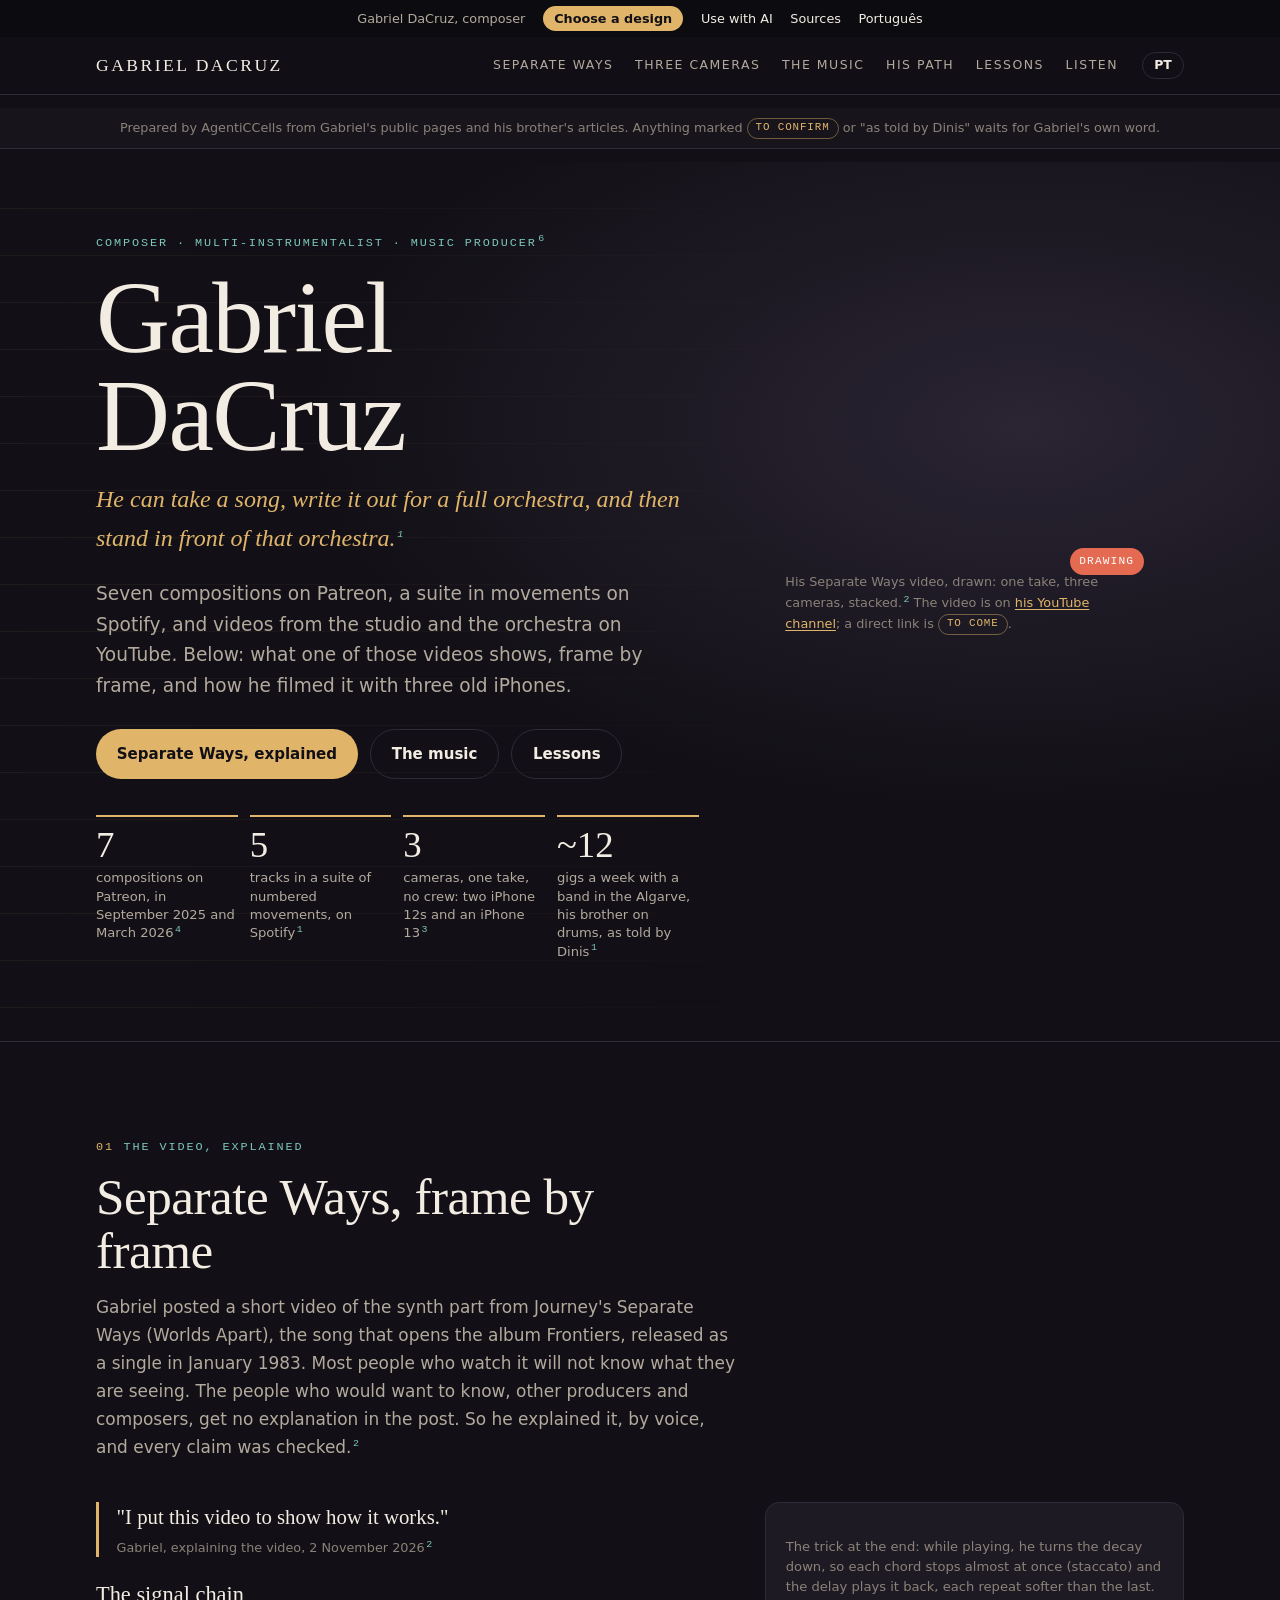
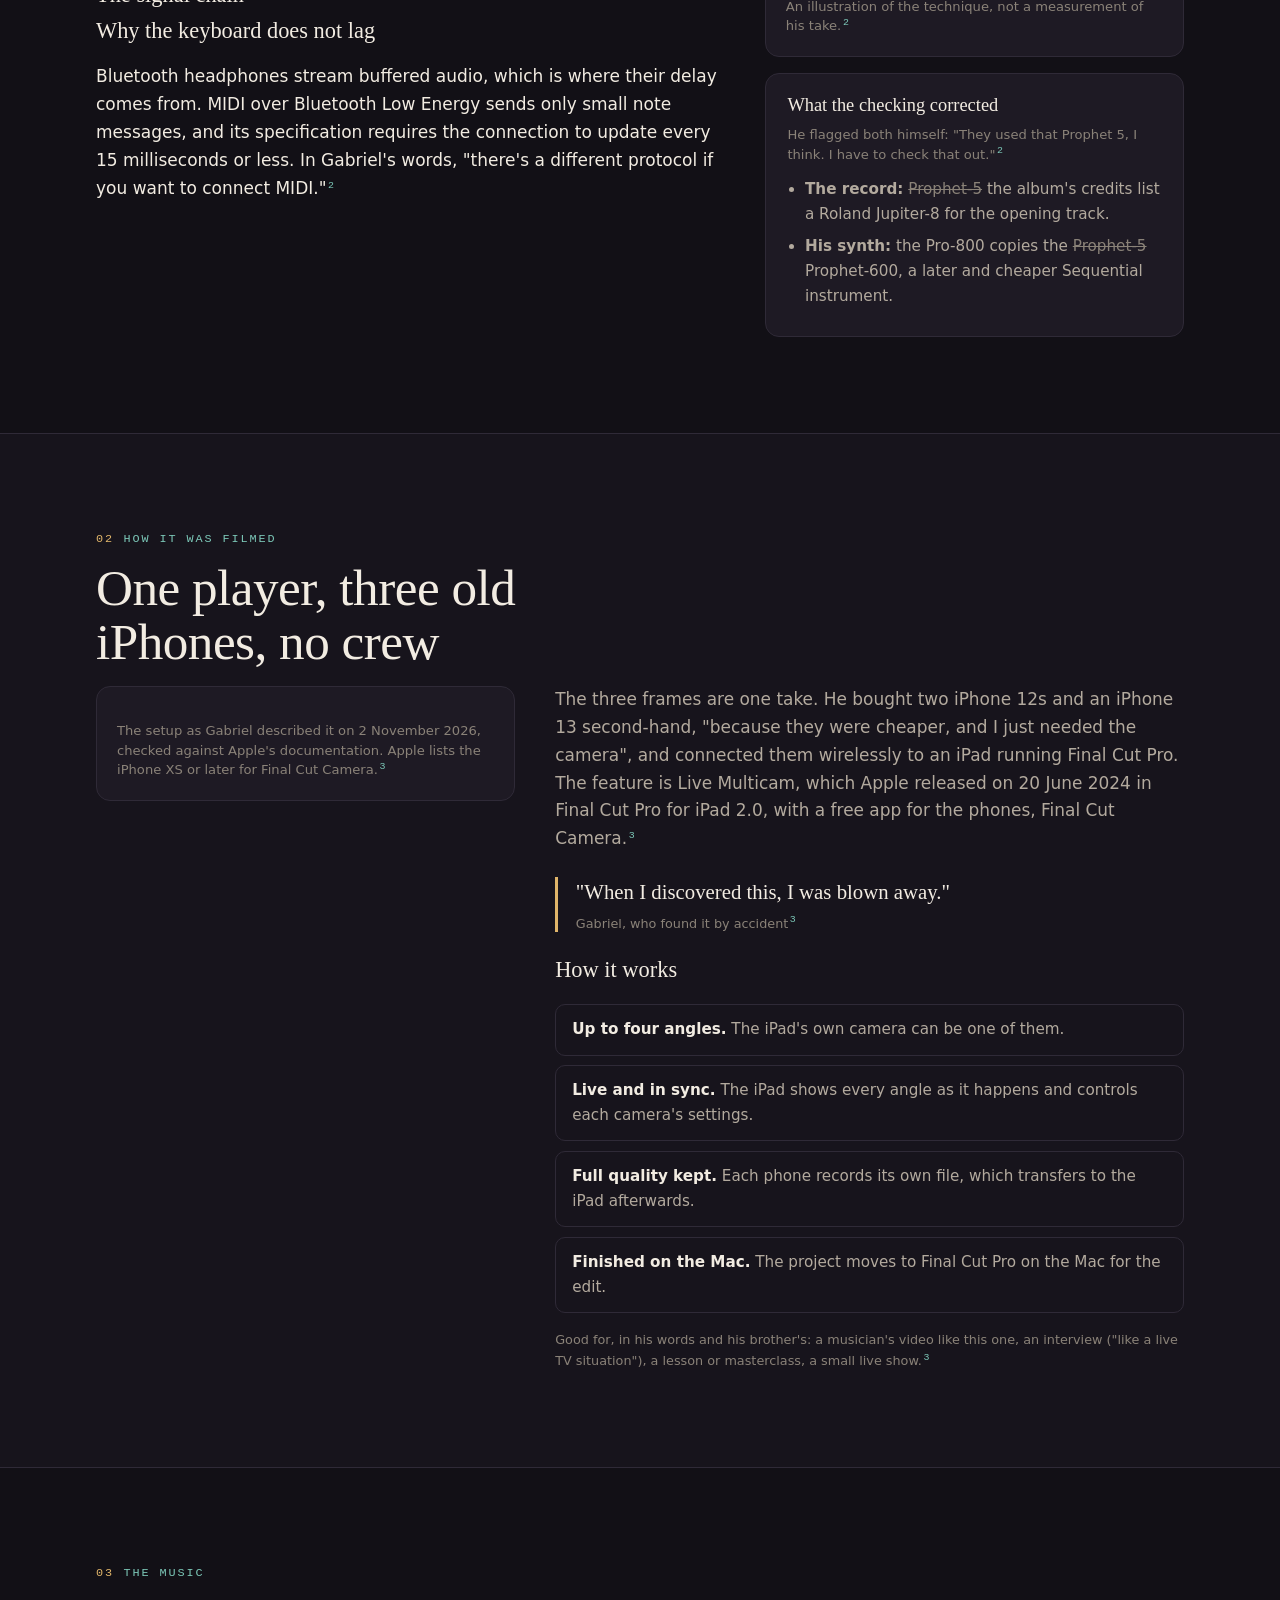
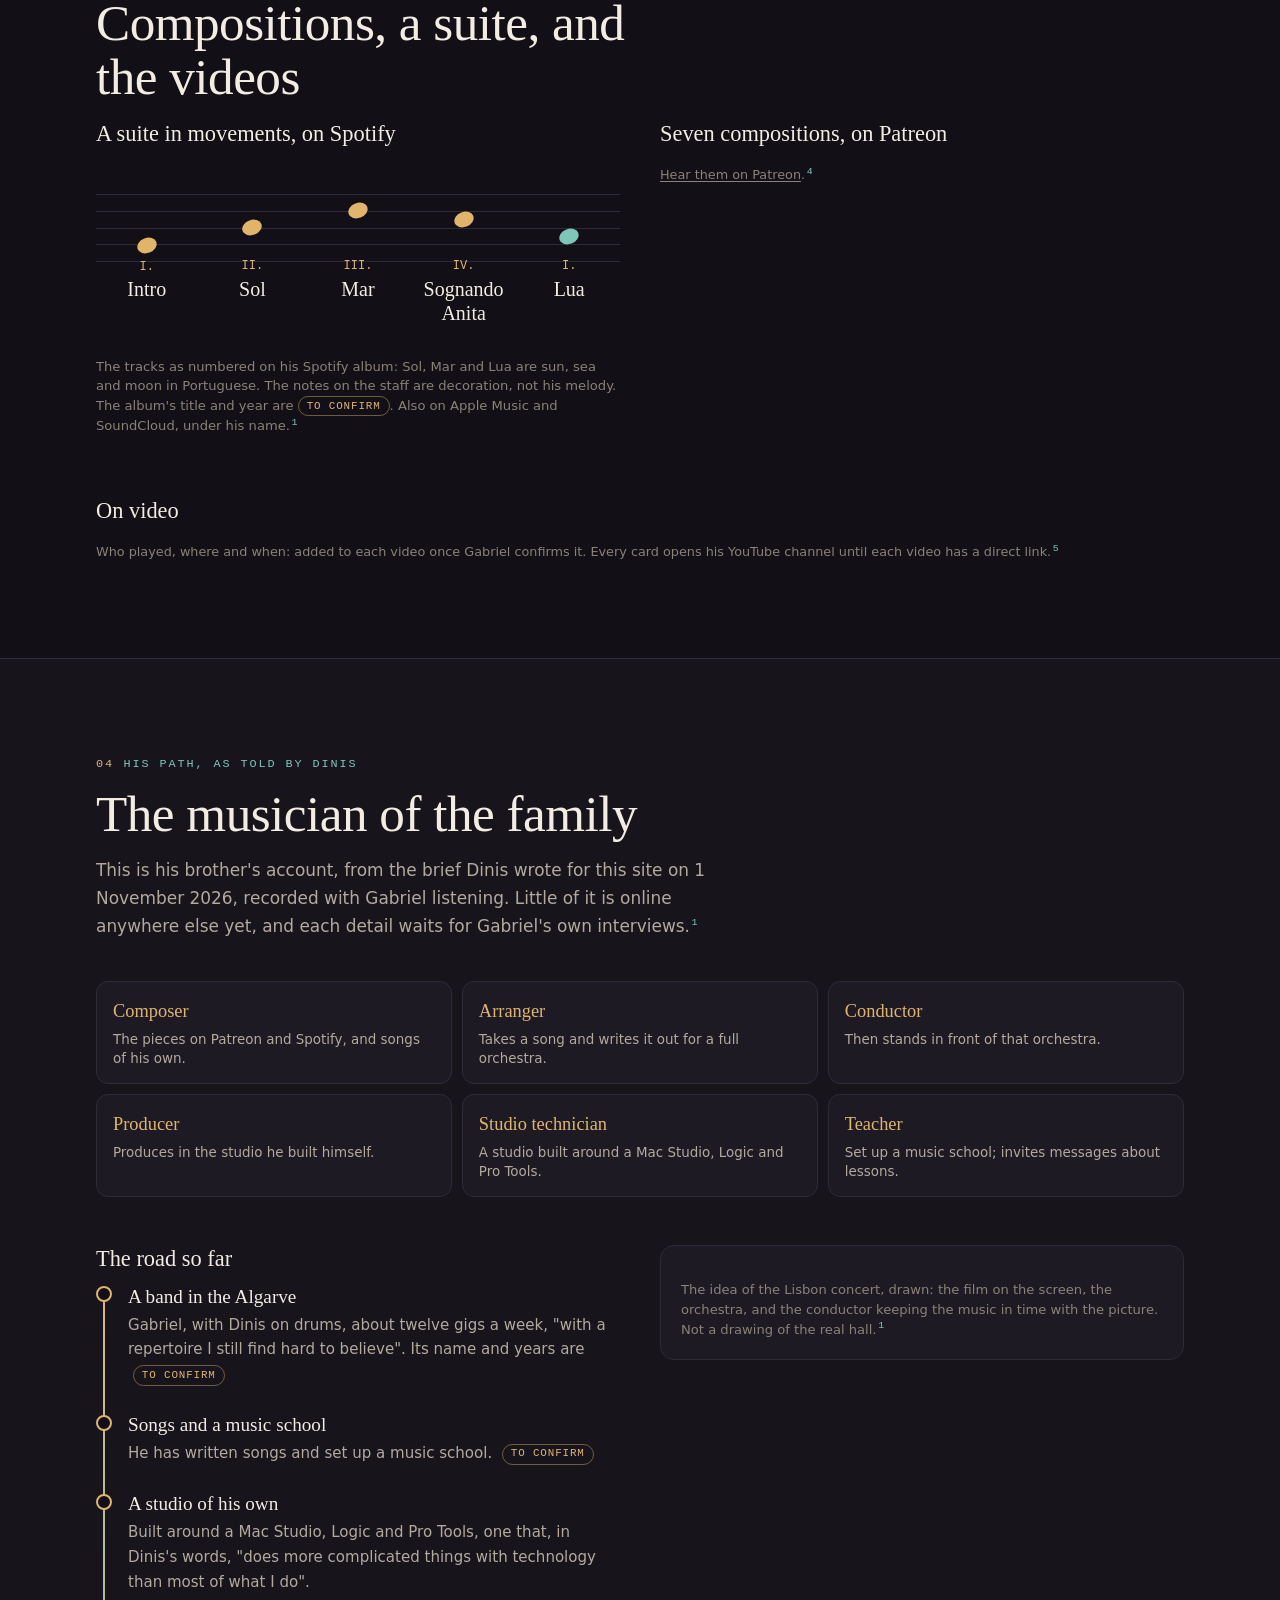
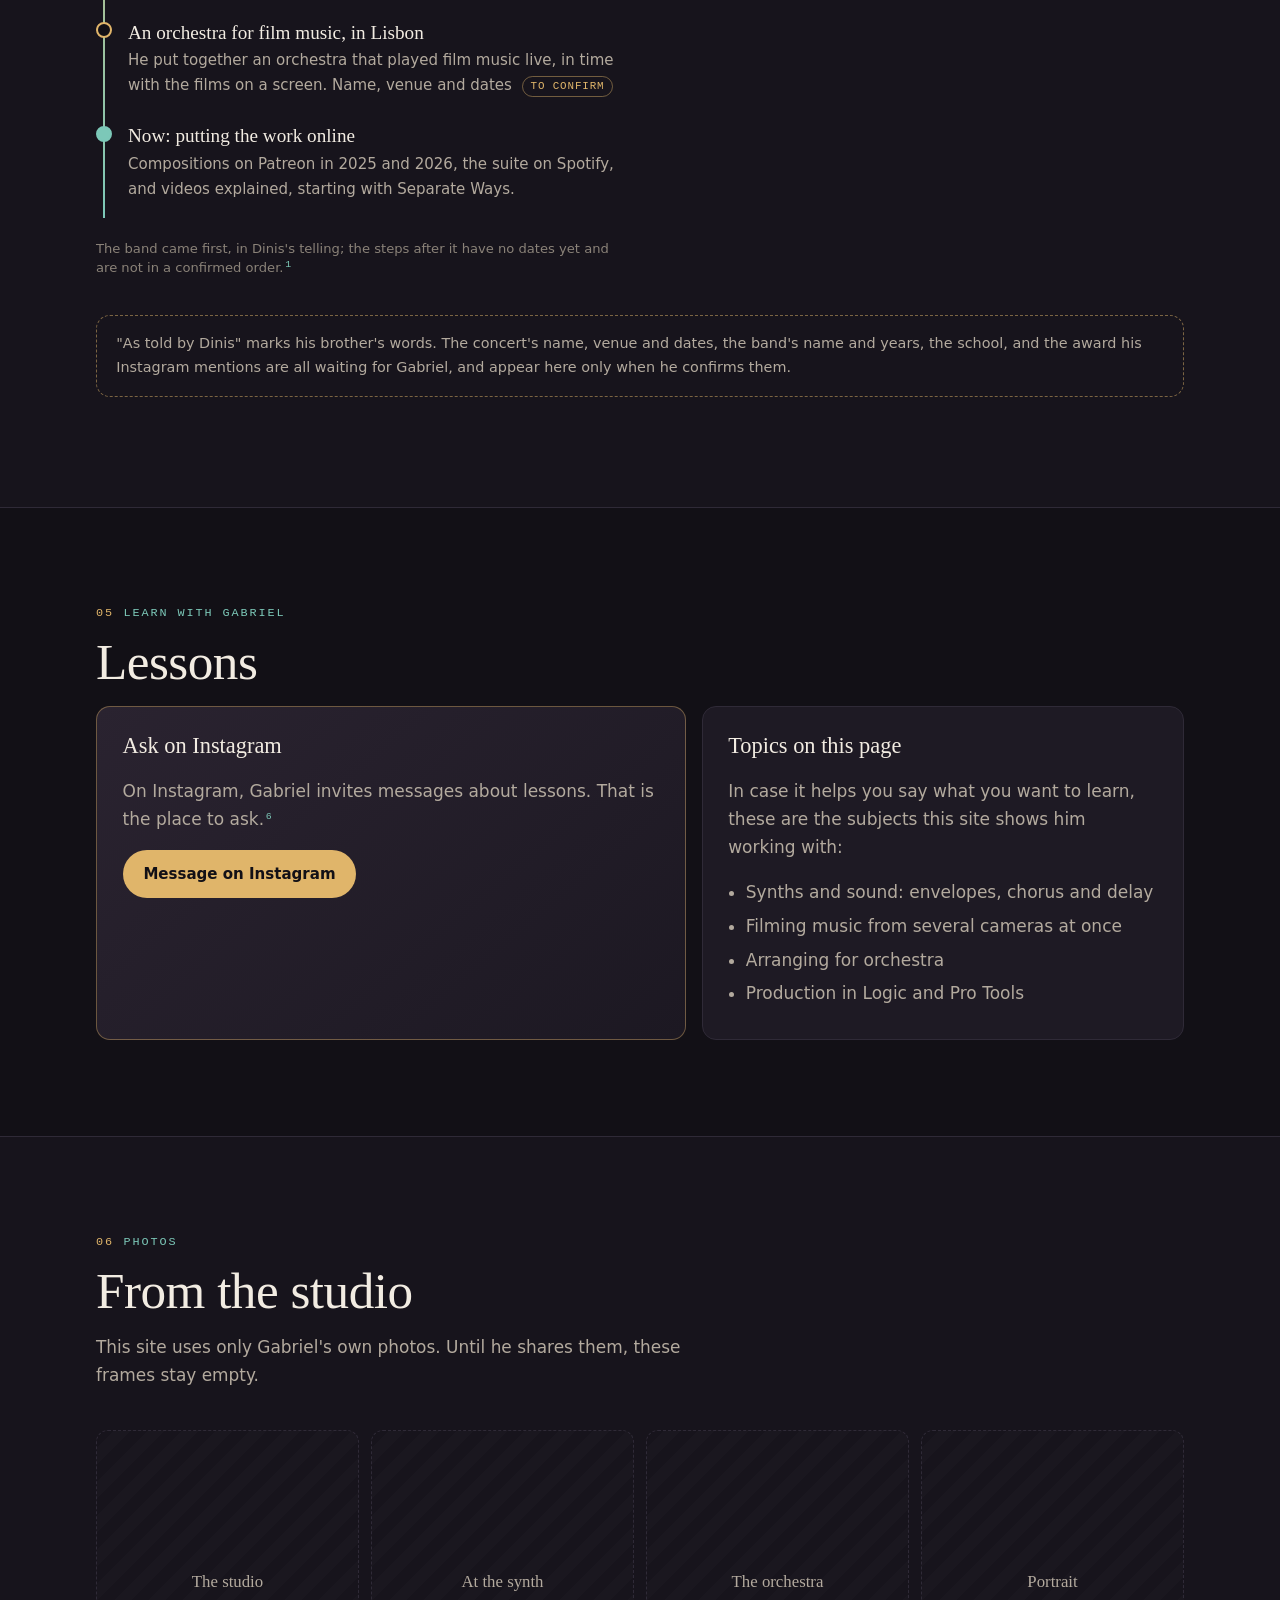
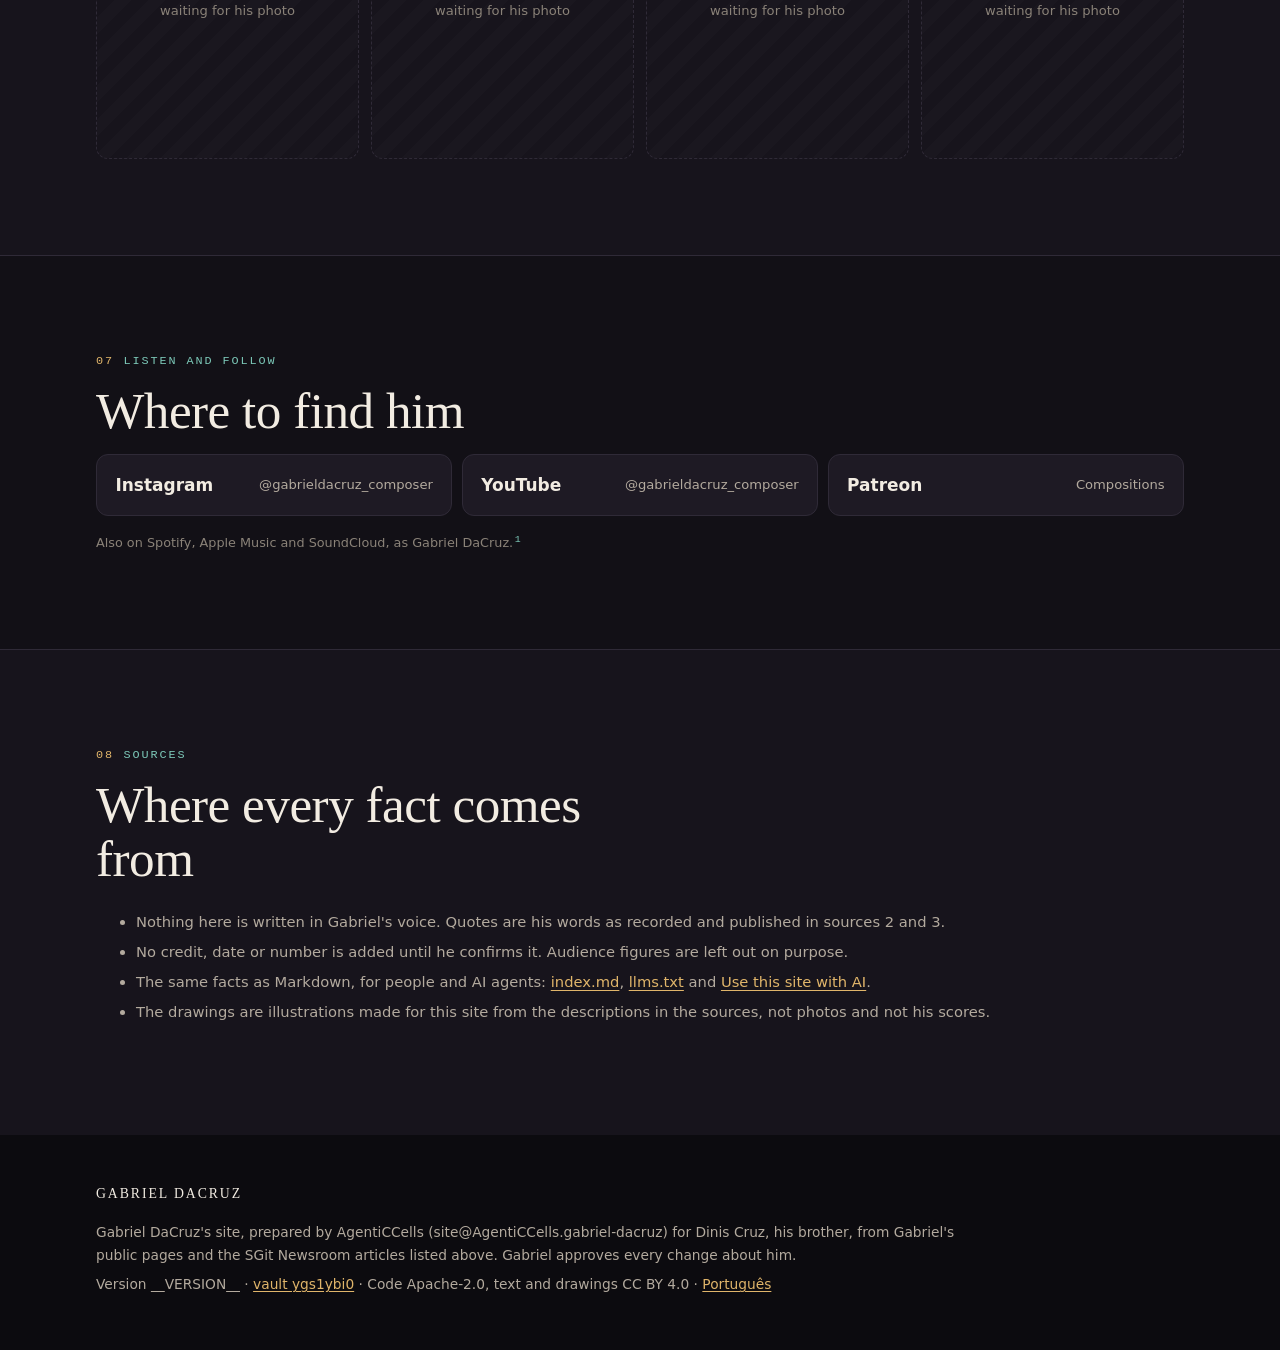
==== commit ed31e2e8: "Design pass, step 3: two more designs, The Score and The Signal Chain /d/score/: the page as a print" ====
--- a/src/index.html
+++ b/src/index.html
@@ -14,7 +14,8 @@
 <a class="skip" href="#main">Skip to content</a>
 <div class="strip"><div class="wrap">
   <span>Gabriel DaCruz, composer</span>
-  <a class="pill" href="agents/">Use with AI</a>
+  <a class="pill" href="d/score/">Choose a design</a>
+  <a href="agents/">Use with AI</a>
   <a href="#sources">Sources</a>
   <a href="pt/index.html" hreflang="pt" lang="pt">Português</a>
 </div></div>
@@ -71,12 +72,7 @@
       <div>
         <blockquote class="said">"I put this video to show how it works."<footer>Gabriel, explaining the video, 2 November 2026<sup class="s"><a href="#s2">2</a></sup></footer></blockquote>
         <h3>The signal chain</h3>
-        <ol class="chain">
-          <li><b>Keyboard</b><span>A small Bluetooth MIDI keyboard, no cable. The one in the video matches CME's Xkey Air.</span></li>
-          <li><b>Behringer Pro-800</b><span>An eight-voice reproduction of the Sequential Prophet-600 from 1982.</span></li>
-          <li><b>Chorus</b><span>To widen the sound, as on the 1983 record.</span></li>
-          <li><b>Delay</b><span>To repeat it. At the end it repeats the short chords.</span></li>
-        </ol>
+        <!--#inc chain.part -->
         <h3>Why the keyboard does not lag</h3>
         <p>Bluetooth headphones stream buffered audio, which is where their delay comes from. MIDI over Bluetooth Low Energy sends only small note messages, and its specification requires the connection to update every 15 milliseconds or less. In Gabriel's words, "there's a different protocol if you want to connect MIDI."<sup class="s"><a href="#s2">2</a></sup></p>
       </div>
@@ -143,10 +139,7 @@
       </div>
       <div>
         <h3>Seven compositions, on Patreon</h3>
-        <div class="drops">
-          <div class="drop"><span class="when">September 2025</span><ul><li>Amor Para Sempre</li><li>Suite Tudo Azul</li><li>Ademus Sate</li></ul></div>
-          <div class="drop"><span class="when">March 2026</span><ul><li>Journey</li><li>Magic Nocte</li><li>Fleur</li><li>Amazónia</li></ul></div>
-        </div>
+        <!--#inc works.part -->
         <p class="src"><a href="https://www.patreon.com/GabrielDaCruz">Hear them on Patreon</a>.<sup class="s"><a href="#s4">4</a></sup></p>
       </div>
     </div>
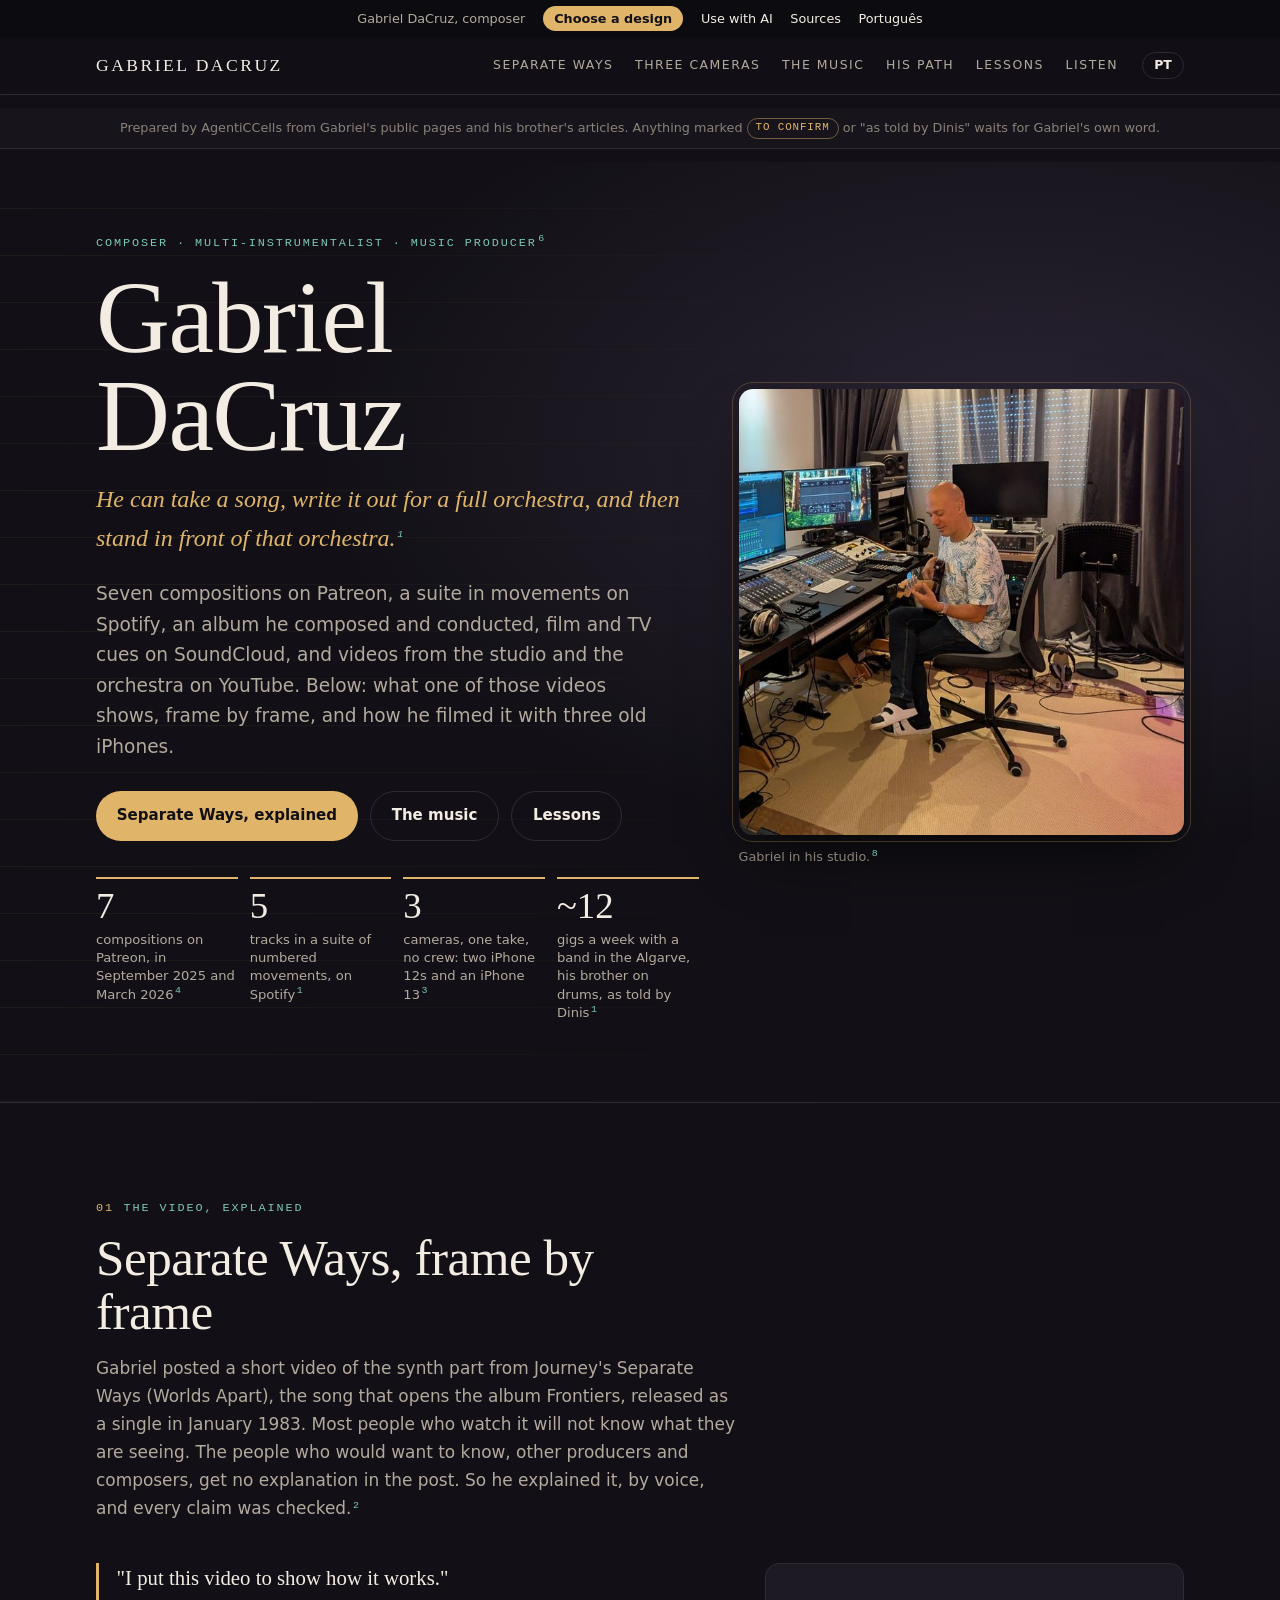
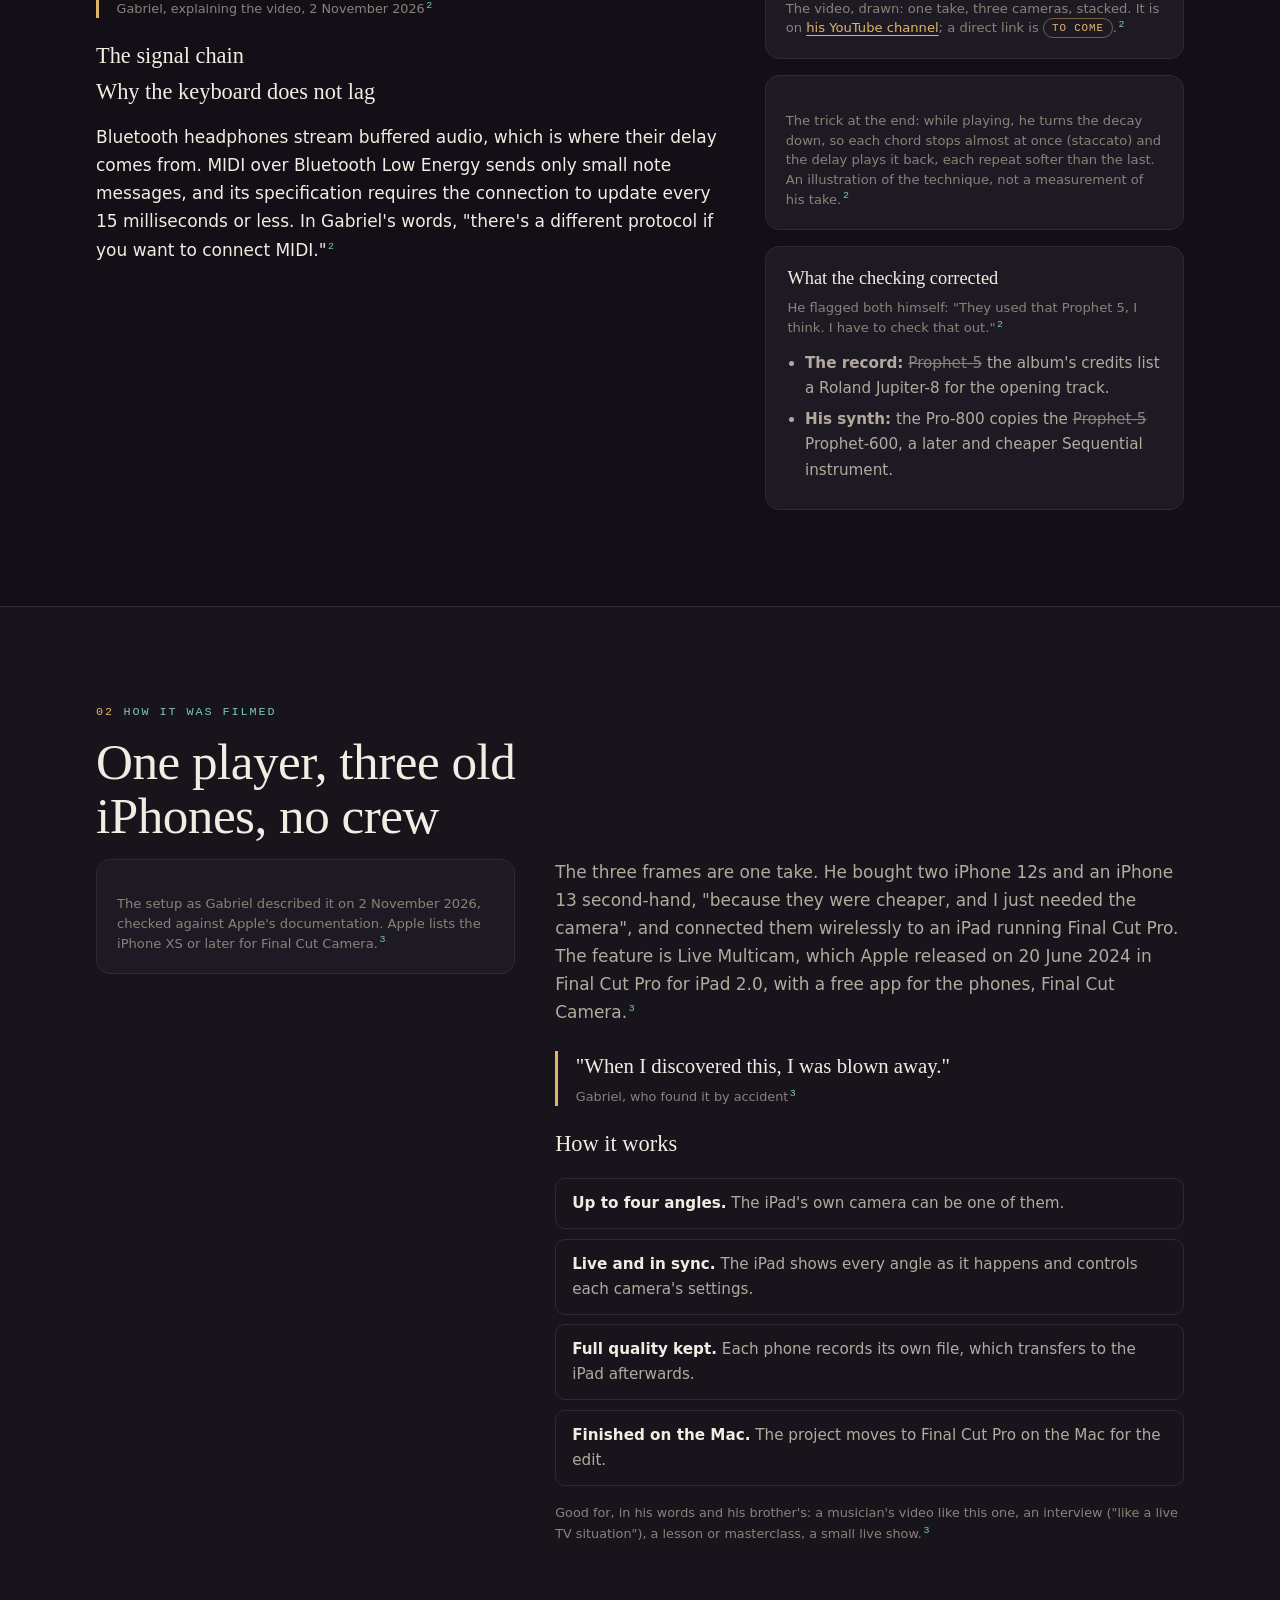
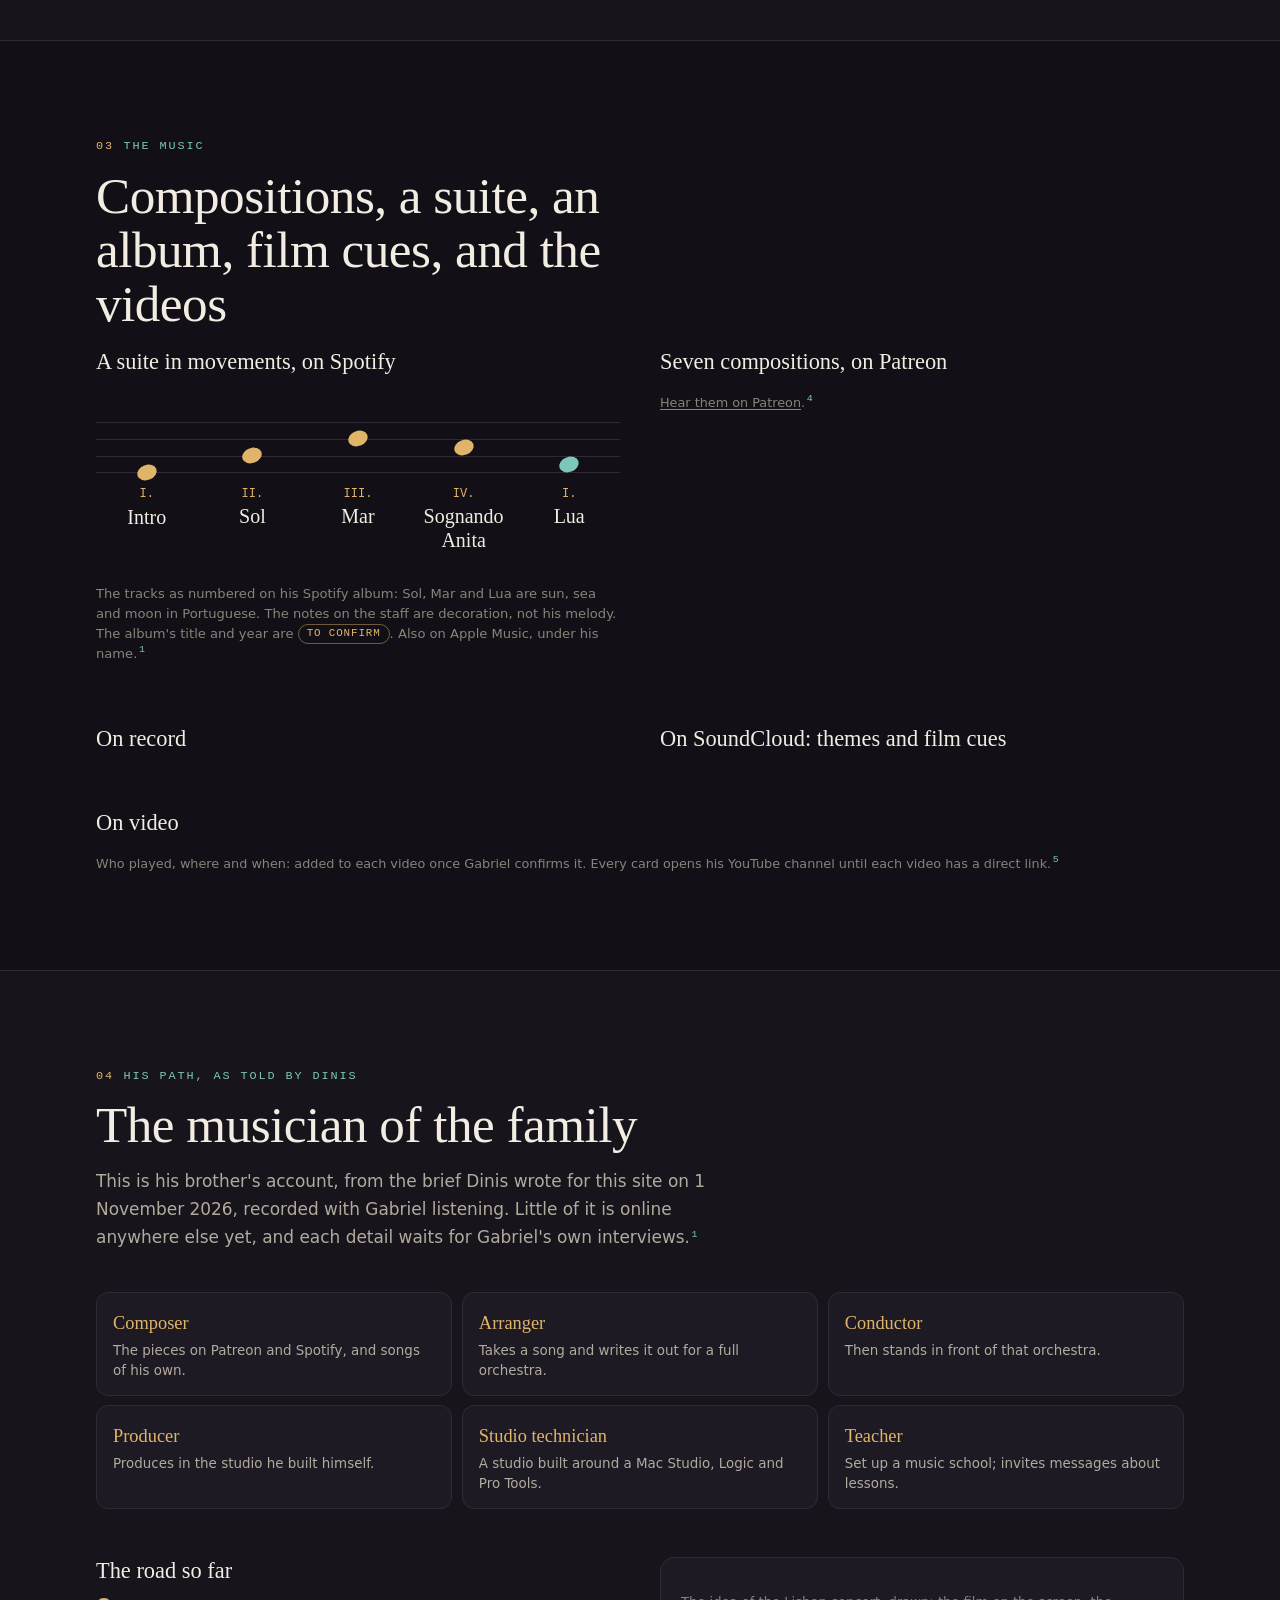
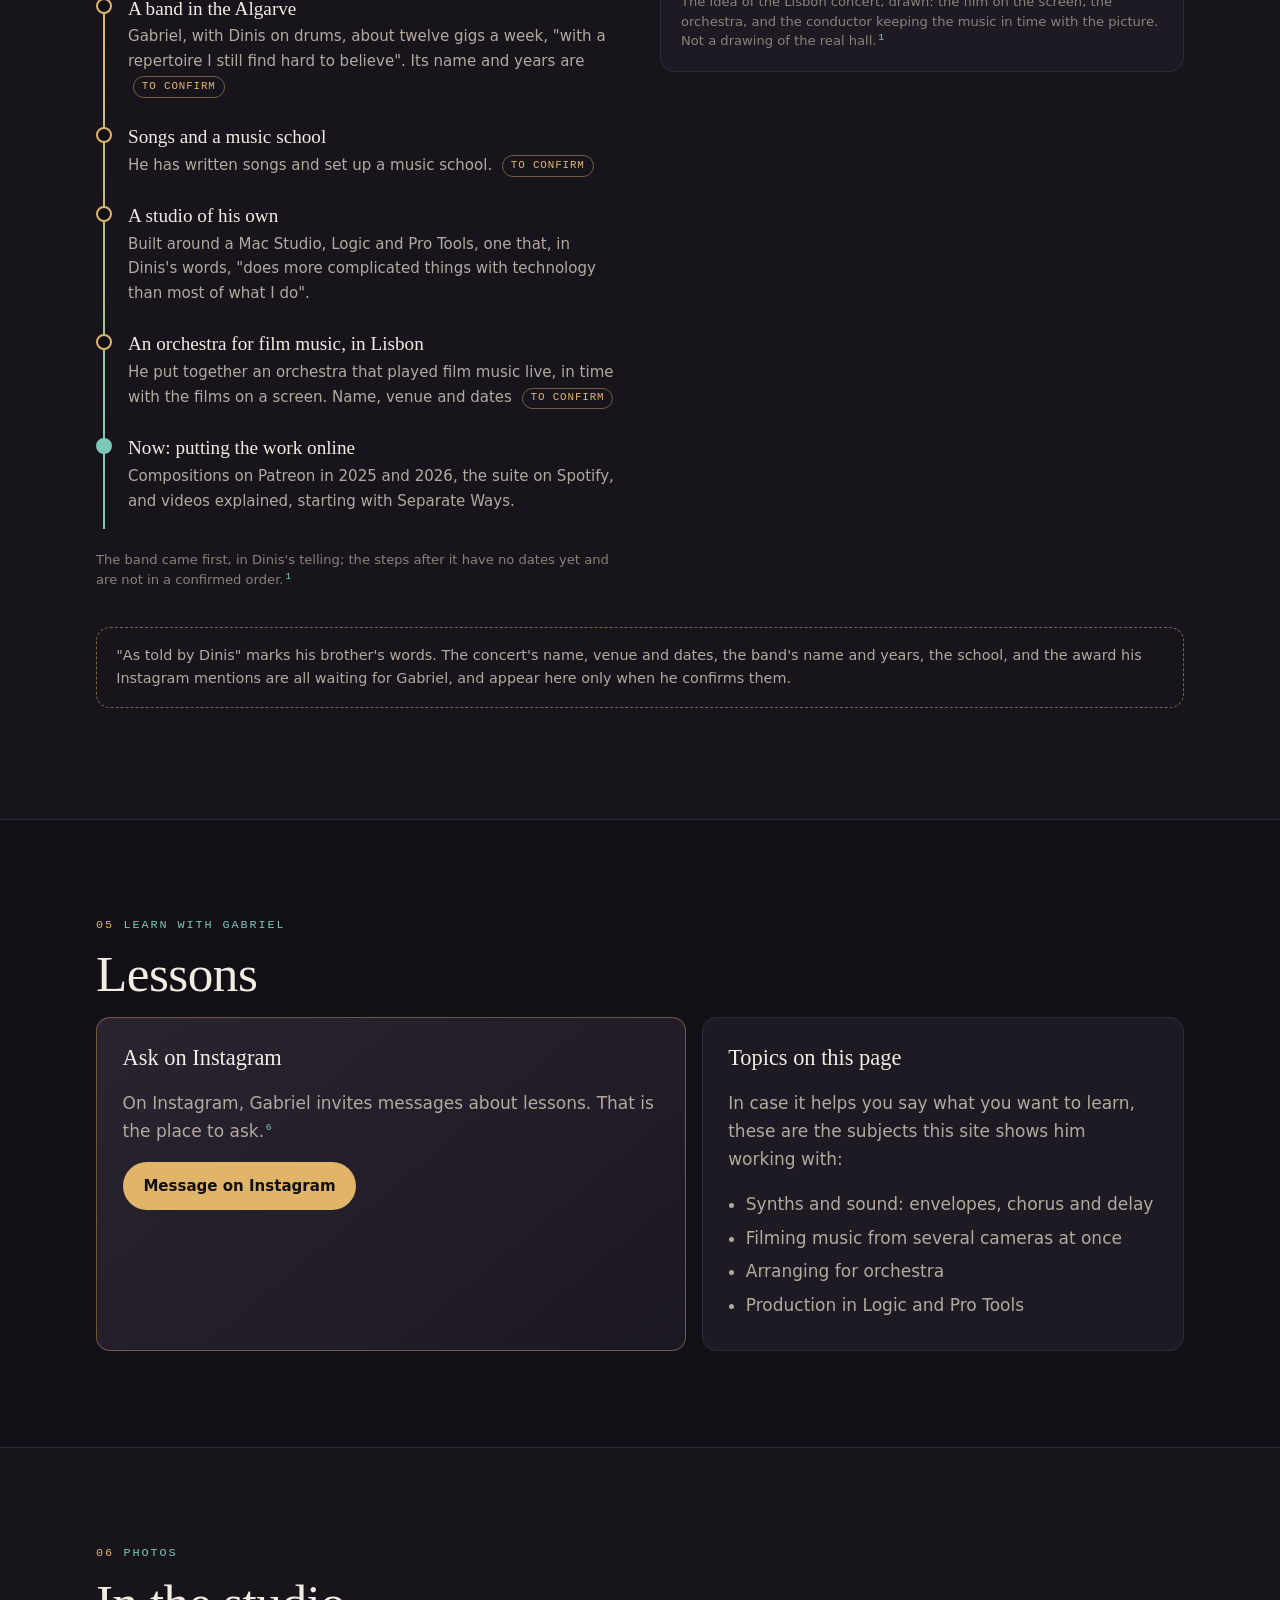
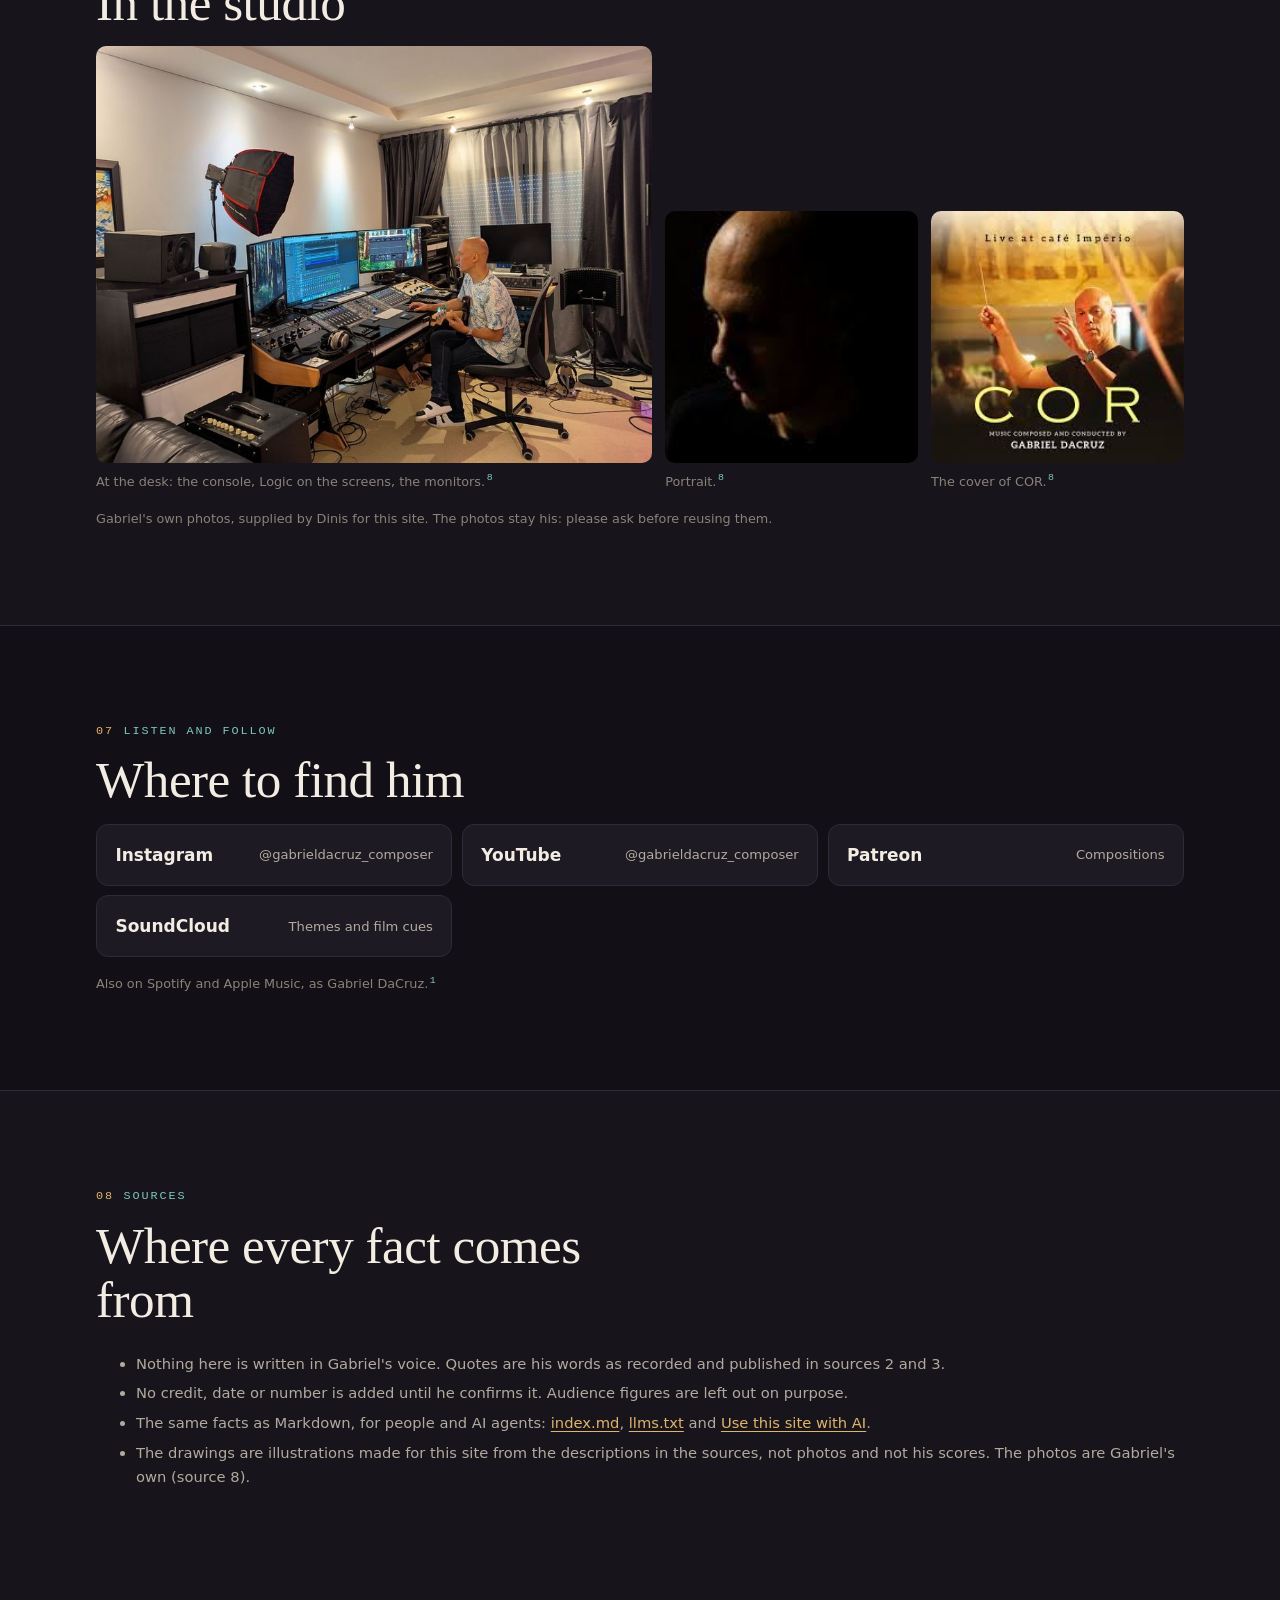
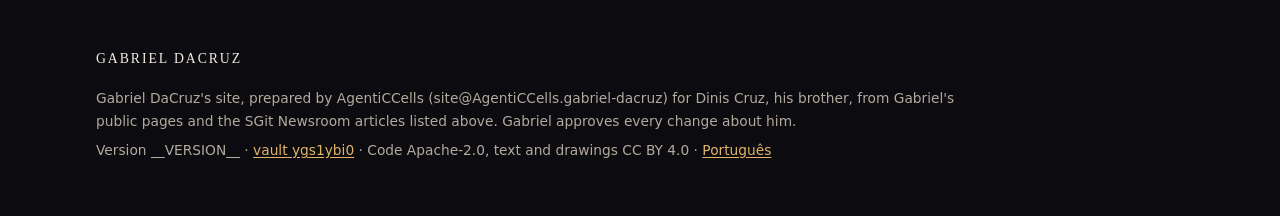
==== commit fcd7045b: "Gabriel's photos, the album COR and his SoundCloud cues on the home page (EN and PT) Dinis sent phot" ====
--- a/src/index.html
+++ b/src/index.html
@@ -42,7 +42,7 @@
       <p class="eyebrow">Composer · multi-instrumentalist · music producer<sup class="s"><a href="#s6">6</a></sup></p>
       <h1 id="hero-h">Gabriel<br>DaCruz</h1>
       <p class="roles">He can take a song, write it out for a full orchestra, and then stand in front of that orchestra.<sup class="s"><a href="#s1">1</a></sup></p>
-      <p class="lede">Seven compositions on Patreon, a suite in movements on Spotify, and videos from the studio and the orchestra on YouTube. Below: what one of those videos shows, frame by frame, and how he filmed it with three old iPhones.</p>
+      <p class="lede">Seven compositions on Patreon, a suite in movements on Spotify, an album he composed and conducted, film and TV cues on SoundCloud, and videos from the studio and the orchestra on YouTube. Below: what one of those videos shows, frame by frame, and how he filmed it with three old iPhones.</p>
       <div class="btns">
         <a class="btn btn-gold" href="#separate-ways">Separate Ways, explained</a>
         <a class="btn btn-line" href="#work">The music</a>
@@ -55,10 +55,9 @@
         <div class="key"><b>~12</b><span>gigs a week with a band in the Algarve, his brother on drums, as told by Dinis<sup class="s"><a href="#s1">1</a></sup></span></div>
       </div>
     </div>
-    <figure class="hero-fig">
-      <span class="badge">Drawing</span>
-      <!--#inc fig-three-frames.svg -->
-      <figcaption>His Separate Ways video, drawn: one take, three cameras, stacked.<sup class="s"><a href="#s2">2</a></sup> The video is on <a href="https://www.youtube.com/@gabrieldacruz_composer">his YouTube channel</a>; a direct link is <span class="tbc">to come</span>.</figcaption>
+    <figure class="hero-fig photo">
+      <img src="assets/photos/studio-bass-sq-640.jpg" srcset="assets/photos/studio-bass-sq-640.jpg 640w, assets/photos/studio-bass-sq-1200.jpg 1200w" sizes="(min-width: 60rem) 36vw, 100vw" width="640" height="640" alt="Gabriel in his studio, playing a bass at the desk, with the mixing console, three screens and the monitors around him.">
+      <figcaption>Gabriel in his studio.<sup class="s"><a href="#s8">8</a></sup></figcaption>
     </figure>
   </div>
 </section>
@@ -77,7 +76,11 @@
         <p>Bluetooth headphones stream buffered audio, which is where their delay comes from. MIDI over Bluetooth Low Energy sends only small note messages, and its specification requires the connection to update every 15 milliseconds or less. In Gabriel's words, "there's a different protocol if you want to connect MIDI."<sup class="s"><a href="#s2">2</a></sup></p>
       </div>
       <div>
-        <figure class="viz">
+        <figure class="viz frames">
+          <!--#inc fig-three-frames.svg -->
+          <figcaption>The video, drawn: one take, three cameras, stacked. It is on <a href="https://www.youtube.com/@gabrieldacruz_composer">his YouTube channel</a>; a direct link is <span class="tbc">to come</span>.<sup class="s"><a href="#s2">2</a></sup></figcaption>
+        </figure>
+        <figure class="viz" style="margin-top:1rem">
           <!--#inc fig-envelope.svg -->
           <figcaption>The trick at the end: while playing, he turns the decay down, so each chord stops almost at once (staccato) and the delay plays it back, each repeat softer than the last. An illustration of the technique, not a measurement of his take.<sup class="s"><a href="#s2">2</a></sup></figcaption>
         </figure>
@@ -122,7 +125,7 @@
 <section id="work" class="band" aria-labelledby="work-h">
   <div class="wrap">
     <p class="kicker"><span class="n">03</span>The music</p>
-    <h2 id="work-h">Compositions, a suite, and the videos</h2>
+    <h2 id="work-h">Compositions, a suite, an album, film cues, and the videos</h2>
     <div class="split">
       <div>
         <h3>A suite in movements, on Spotify</h3>
@@ -135,12 +138,22 @@
             <li><span class="note"></span><span class="mv">I.</span><span class="t">Lua</span></li>
           </ol>
         </div>
-        <p class="cap">The tracks as numbered on his Spotify album: Sol, Mar and Lua are sun, sea and moon in Portuguese. The notes on the staff are decoration, not his melody. The album's title and year are <span class="tbc">to confirm</span>. Also on Apple Music and SoundCloud, under his name.<sup class="s"><a href="#s1">1</a></sup></p>
+        <p class="cap">The tracks as numbered on his Spotify album: Sol, Mar and Lua are sun, sea and moon in Portuguese. The notes on the staff are decoration, not his melody. The album's title and year are <span class="tbc">to confirm</span>. Also on Apple Music, under his name.<sup class="s"><a href="#s1">1</a></sup></p>
       </div>
       <div>
         <h3>Seven compositions, on Patreon</h3>
         <!--#inc works.part -->
         <p class="src"><a href="https://www.patreon.com/GabrielDaCruz">Hear them on Patreon</a>.<sup class="s"><a href="#s4">4</a></sup></p>
+      </div>
+    </div>
+    <div class="split" style="margin-top:3rem">
+      <div>
+        <h3>On record</h3>
+        <!--#inc cor.part -->
+      </div>
+      <div>
+        <h3>On SoundCloud: themes and film cues</h3>
+        <!--#inc soundcloud.part -->
       </div>
     </div>
     <h3 style="margin-top:3rem">On video</h3>
@@ -210,14 +223,13 @@
 <section id="photos" class="band alt" aria-labelledby="ph-h">
   <div class="wrap">
     <p class="kicker"><span class="n">06</span>Photos</p>
-    <h2 id="ph-h">From the studio</h2>
-    <p class="intro">This site uses only Gabriel's own photos. Until he shares them, these frames stay empty.</p>
-    <div class="slots">
-      <div class="slot"><div><b>The studio</b>waiting for his photo</div></div>
-      <div class="slot"><div><b>At the synth</b>waiting for his photo</div></div>
-      <div class="slot"><div><b>The orchestra</b>waiting for his photo</div></div>
-      <div class="slot"><div><b>Portrait</b>waiting for his photo</div></div>
-    </div>
+    <h2 id="ph-h">In the studio</h2>
+    <div class="gallery">
+      <figure class="g-wide"><img src="assets/photos/studio-desk-800.jpg" srcset="assets/photos/studio-desk-800.jpg 800w, assets/photos/studio-desk-1600.jpg 1600w" sizes="(min-width: 56rem) 60vw, 100vw" width="800" height="600" alt="Gabriel at the studio desk with a bass, looking at the screens, a softbox light and the monitors around him." loading="lazy"><figcaption>At the desk: the console, Logic on the screens, the monitors.<sup class="s"><a href="#s8">8</a></sup></figcaption></figure>
+      <figure class="g-port"><img src="assets/photos/portrait-160.jpg" width="160" height="160" alt="A portrait of Gabriel in profile, lit from one side against black." loading="lazy"><figcaption>Portrait.<sup class="s"><a href="#s8">8</a></sup></figcaption></figure>
+      <figure class="g-cover"><img src="assets/photos/cor-cover-225.jpg" width="225" height="225" alt="The cover of COR, Live at café Império: Gabriel conducting." loading="lazy"><figcaption>The cover of COR.<sup class="s"><a href="#s8">8</a></sup></figcaption></figure>
+    </div>
+    <p class="src">Gabriel's own photos, supplied by Dinis for this site. The photos stay his: please ask before reusing them.</p>
   </div>
 </section>
 
@@ -229,8 +241,9 @@
       <li><a href="https://www.instagram.com/gabrieldacruz_composer/">Instagram <span>@gabrieldacruz_composer</span></a></li>
       <li><a href="https://www.youtube.com/@gabrieldacruz_composer">YouTube <span>@gabrieldacruz_composer</span></a></li>
       <li><a href="https://www.patreon.com/GabrielDaCruz">Patreon <span>Compositions</span></a></li>
+      <li><a href="https://soundcloud.com/gabriel-da-cruz">SoundCloud <span>Themes and film cues</span></a></li>
     </ul>
-    <p class="src">Also on Spotify, Apple Music and SoundCloud, as Gabriel DaCruz.<sup class="s"><a href="#s1">1</a></sup></p>
+    <p class="src">Also on Spotify and Apple Music, as Gabriel DaCruz.<sup class="s"><a href="#s1">1</a></sup></p>
   </div>
 </section>
 
@@ -243,7 +256,7 @@
       <li>Nothing here is written in Gabriel's voice. Quotes are his words as recorded and published in sources 2 and 3.</li>
       <li>No credit, date or number is added until he confirms it. Audience figures are left out on purpose.</li>
       <li>The same facts as Markdown, for people and AI agents: <a href="index.md">index.md</a>, <a href="llms.txt">llms.txt</a> and <a href="agents/">Use this site with AI</a>.</li>
-      <li>The drawings are illustrations made for this site from the descriptions in the sources, not photos and not his scores.</li>
+      <li>The drawings are illustrations made for this site from the descriptions in the sources, not photos and not his scores. The photos are Gabriel's own (source 8).</li>
     </ul>
   </div>
 </section>
--- a/src/style.css
+++ b/src/style.css
@@ -217,3 +217,28 @@
 footer.site { background: #0c0b0f; color: var(--muted); padding: 3rem 0; font-size: .86rem; }
 footer.site .sig { font-family: var(--serif); letter-spacing: .14em; text-transform: uppercase; color: var(--ink); margin: 0 0 1rem; }
 footer.site p { margin: .4rem 0; max-width: 54rem; }
+
+/* Photos (Gabriel's own, source 8) */
+.hero-fig.photo { max-width: none; }
+.hero-fig.photo img { display: block; width: 100%; height: auto; border-radius: 14px; box-shadow: 0 30px 60px -20px rgba(0,0,0,.75); outline: 1px solid rgba(224,181,106,.25); outline-offset: 6px; }
+figure.viz.frames .fig { max-width: 20rem; margin: 0 auto; }
+.album { display: grid; grid-template-columns: 7.5rem 1fr; gap: 1.1rem; align-items: start; background: var(--panel); border: 1px solid var(--line); border-radius: var(--radius); padding: 1.1rem; }
+@media (min-width: 40rem) { .album { grid-template-columns: 10rem 1fr; } }
+.album img { width: 100%; height: auto; border-radius: 6px; display: block; }
+.album h3 { margin: .1rem 0 .4rem; }
+.album p { margin: 0 0 .5rem; color: var(--muted); font-size: .94rem; }
+.when { font-family: var(--mono); font-size: .72rem; letter-spacing: .12em; text-transform: uppercase; color: var(--signal); margin: 0; }
+.cues { display: grid; gap: .8rem; }
+.cue-group { background: var(--panel); border: 1px solid var(--line); border-radius: var(--radius); padding: 1rem 1.1rem; }
+.cue-group ul { list-style: none; margin: .5rem 0 0; padding: 0; }
+.cue-group li { display: flex; justify-content: space-between; gap: 1rem; padding: .4rem 0; border-top: 1px solid var(--line); font-size: .94rem; }
+.cue-group li:first-child { border-top: 0; }
+.cue-group b { font-family: var(--mono); font-weight: 400; font-size: .86rem; color: var(--ink); }
+.cue-group span { color: var(--dim); font-size: .8rem; white-space: nowrap; }
+.gallery { display: grid; gap: .8rem; grid-template-columns: 1fr 1fr; }
+@media (min-width: 56rem) { .gallery { grid-template-columns: 2.2fr 1fr 1fr; align-items: end; } }
+.gallery figure { margin: 0; }
+.gallery .g-wide { grid-column: 1 / -1; }
+@media (min-width: 56rem) { .gallery .g-wide { grid-column: auto; } }
+.gallery img { display: block; width: 100%; height: auto; border-radius: 10px; }
+.gallery figcaption { font-size: .8rem; color: var(--dim); margin-top: .45rem; }
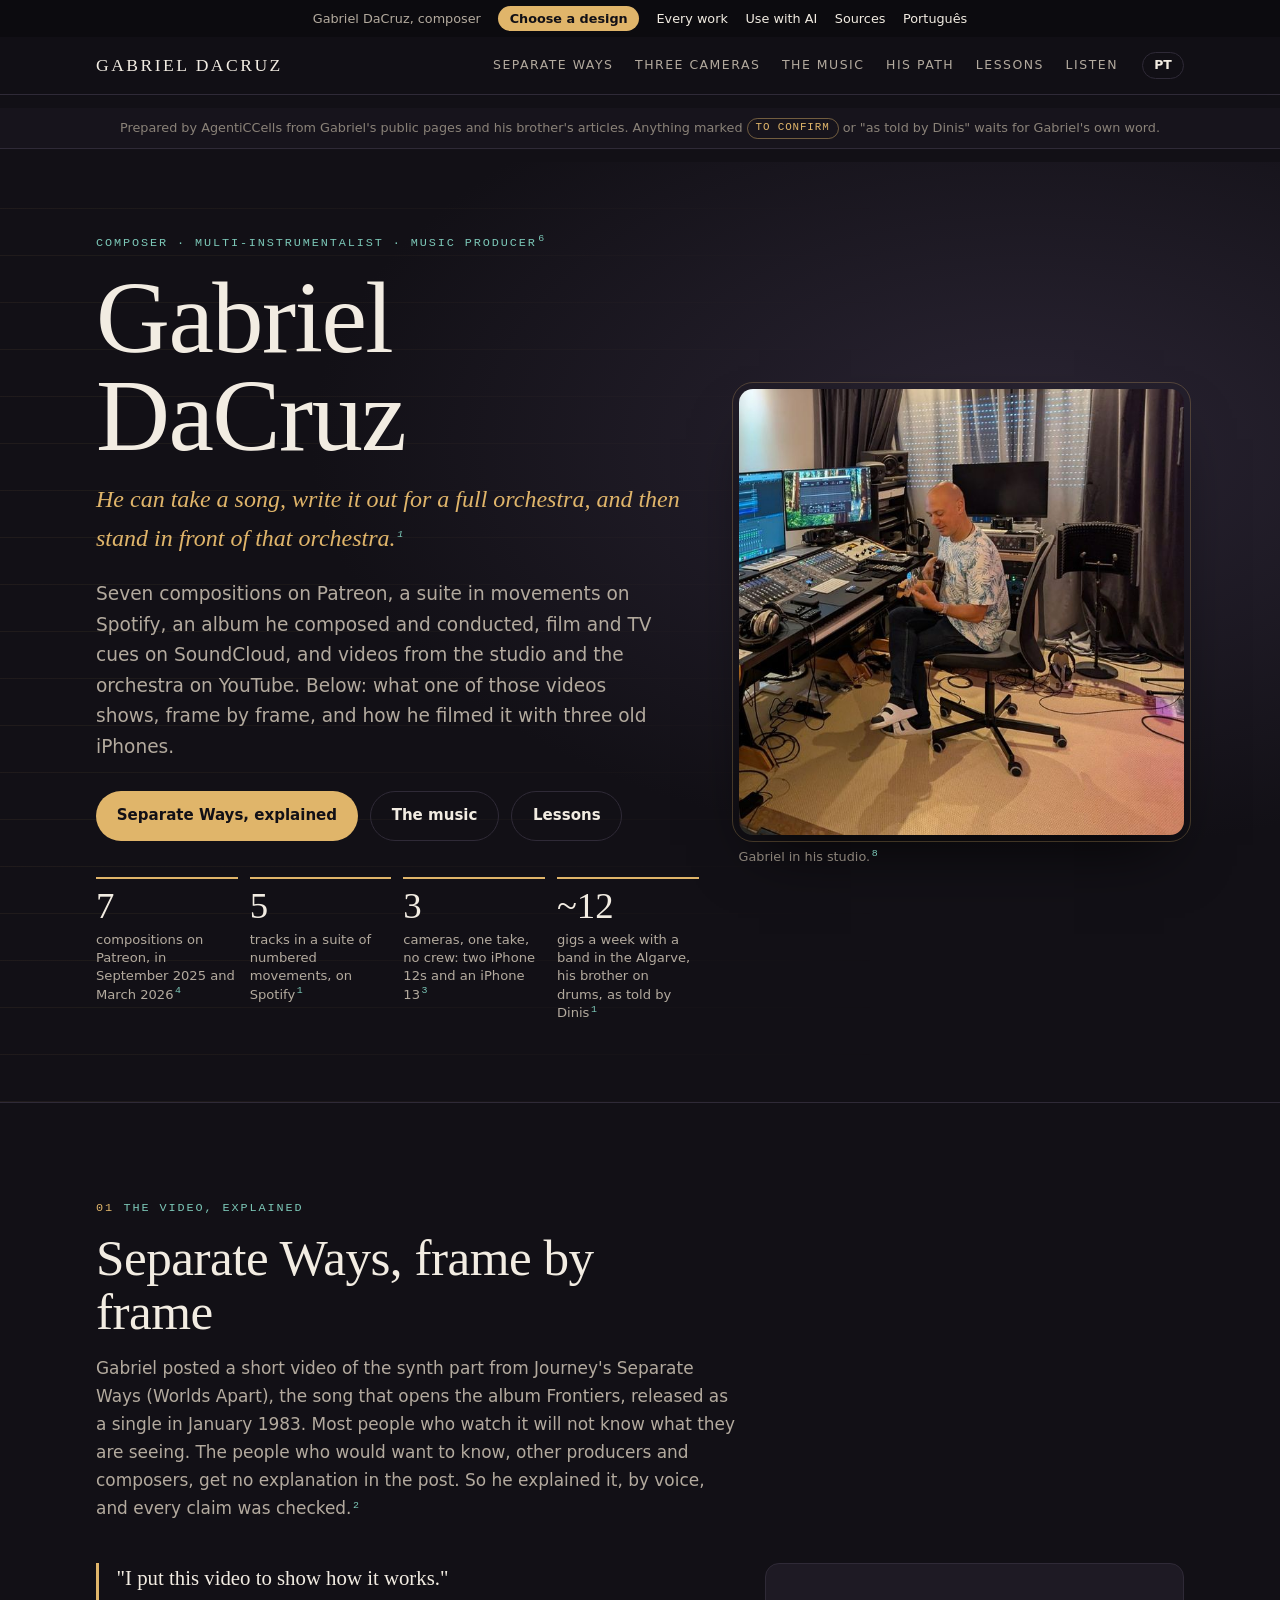
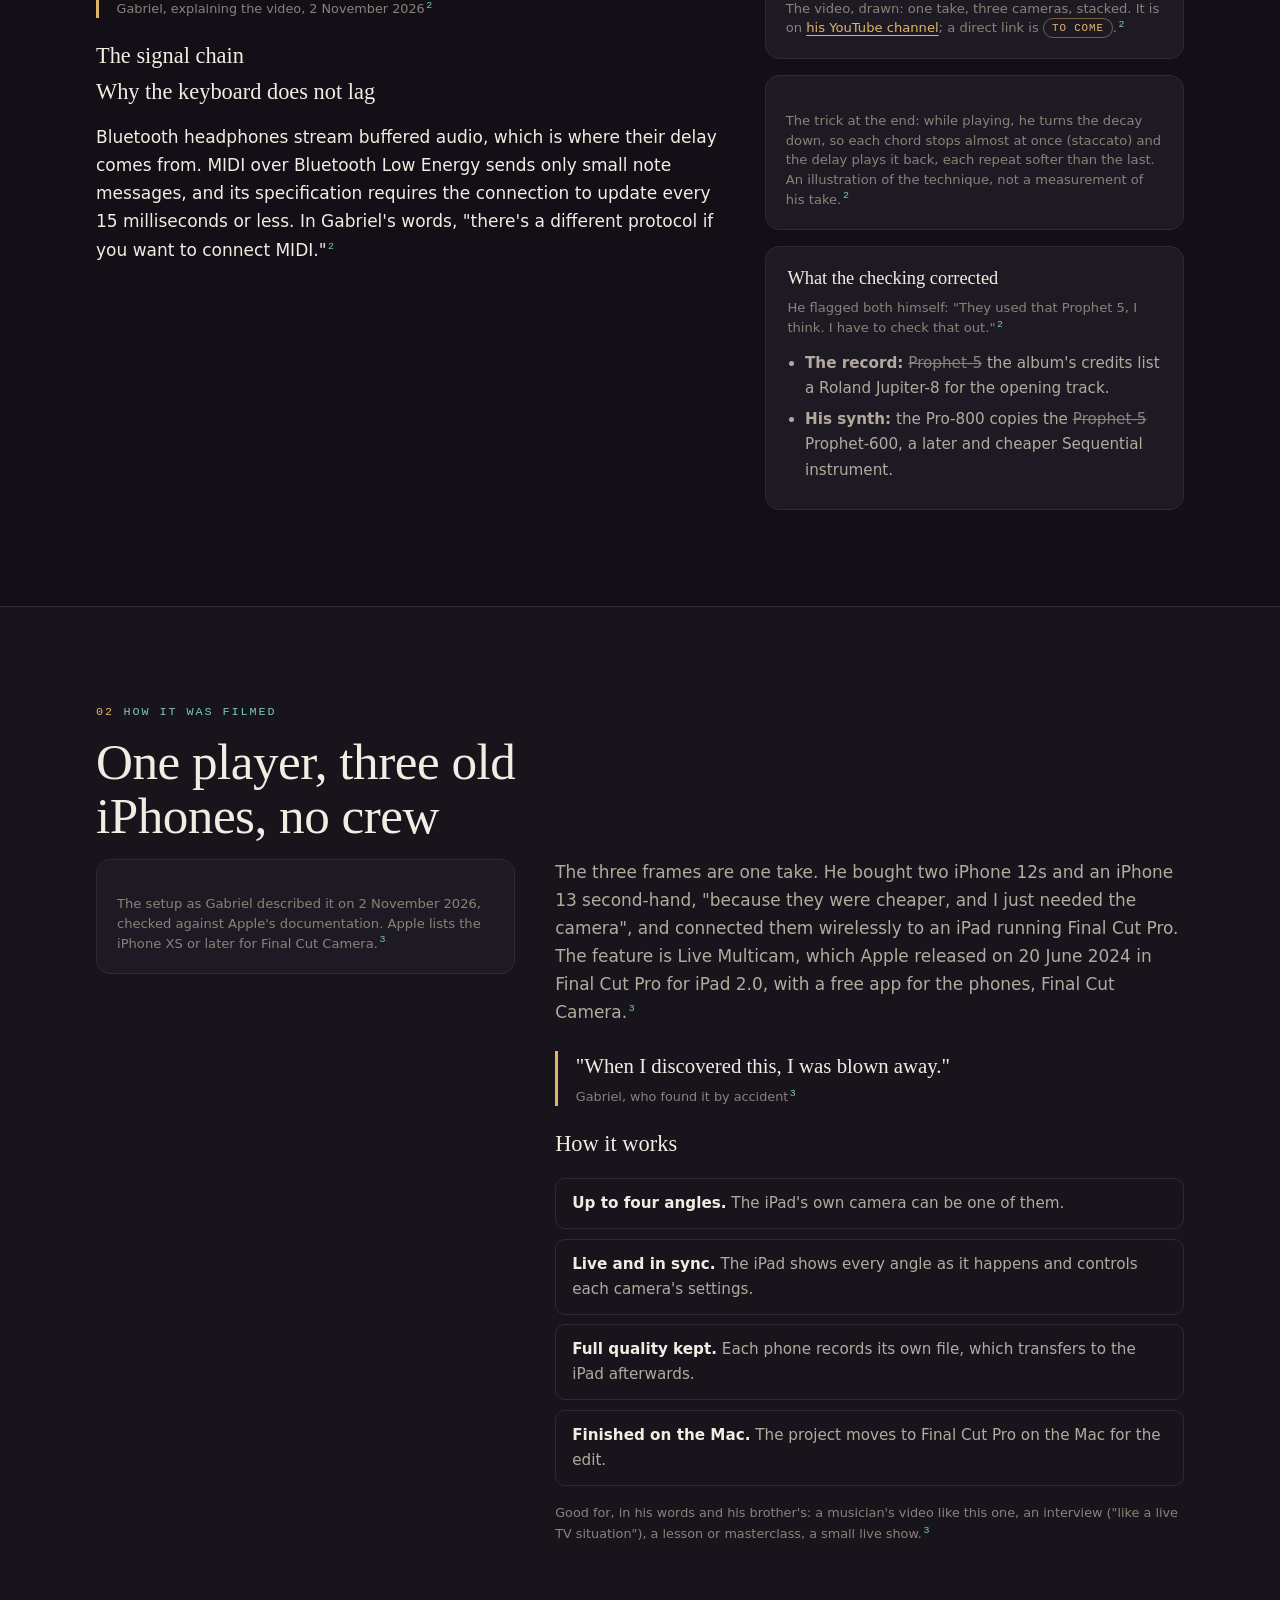
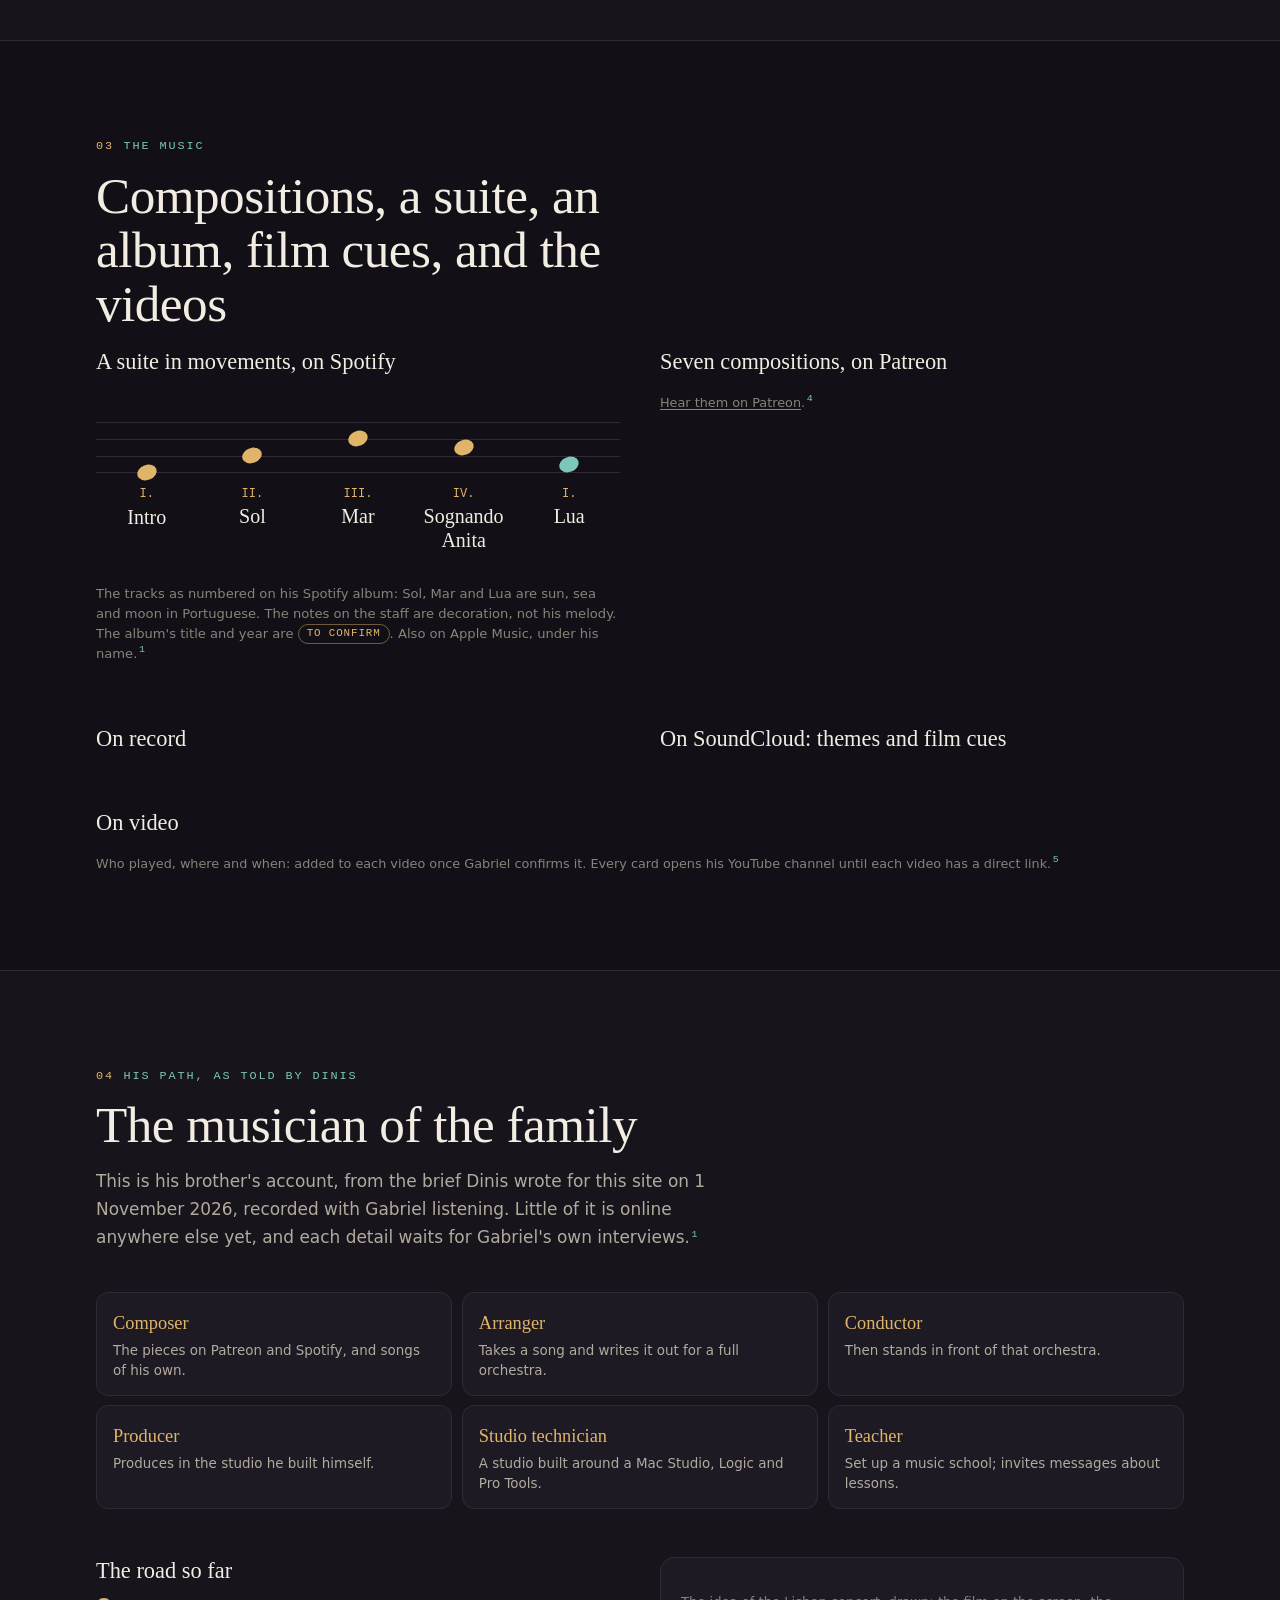
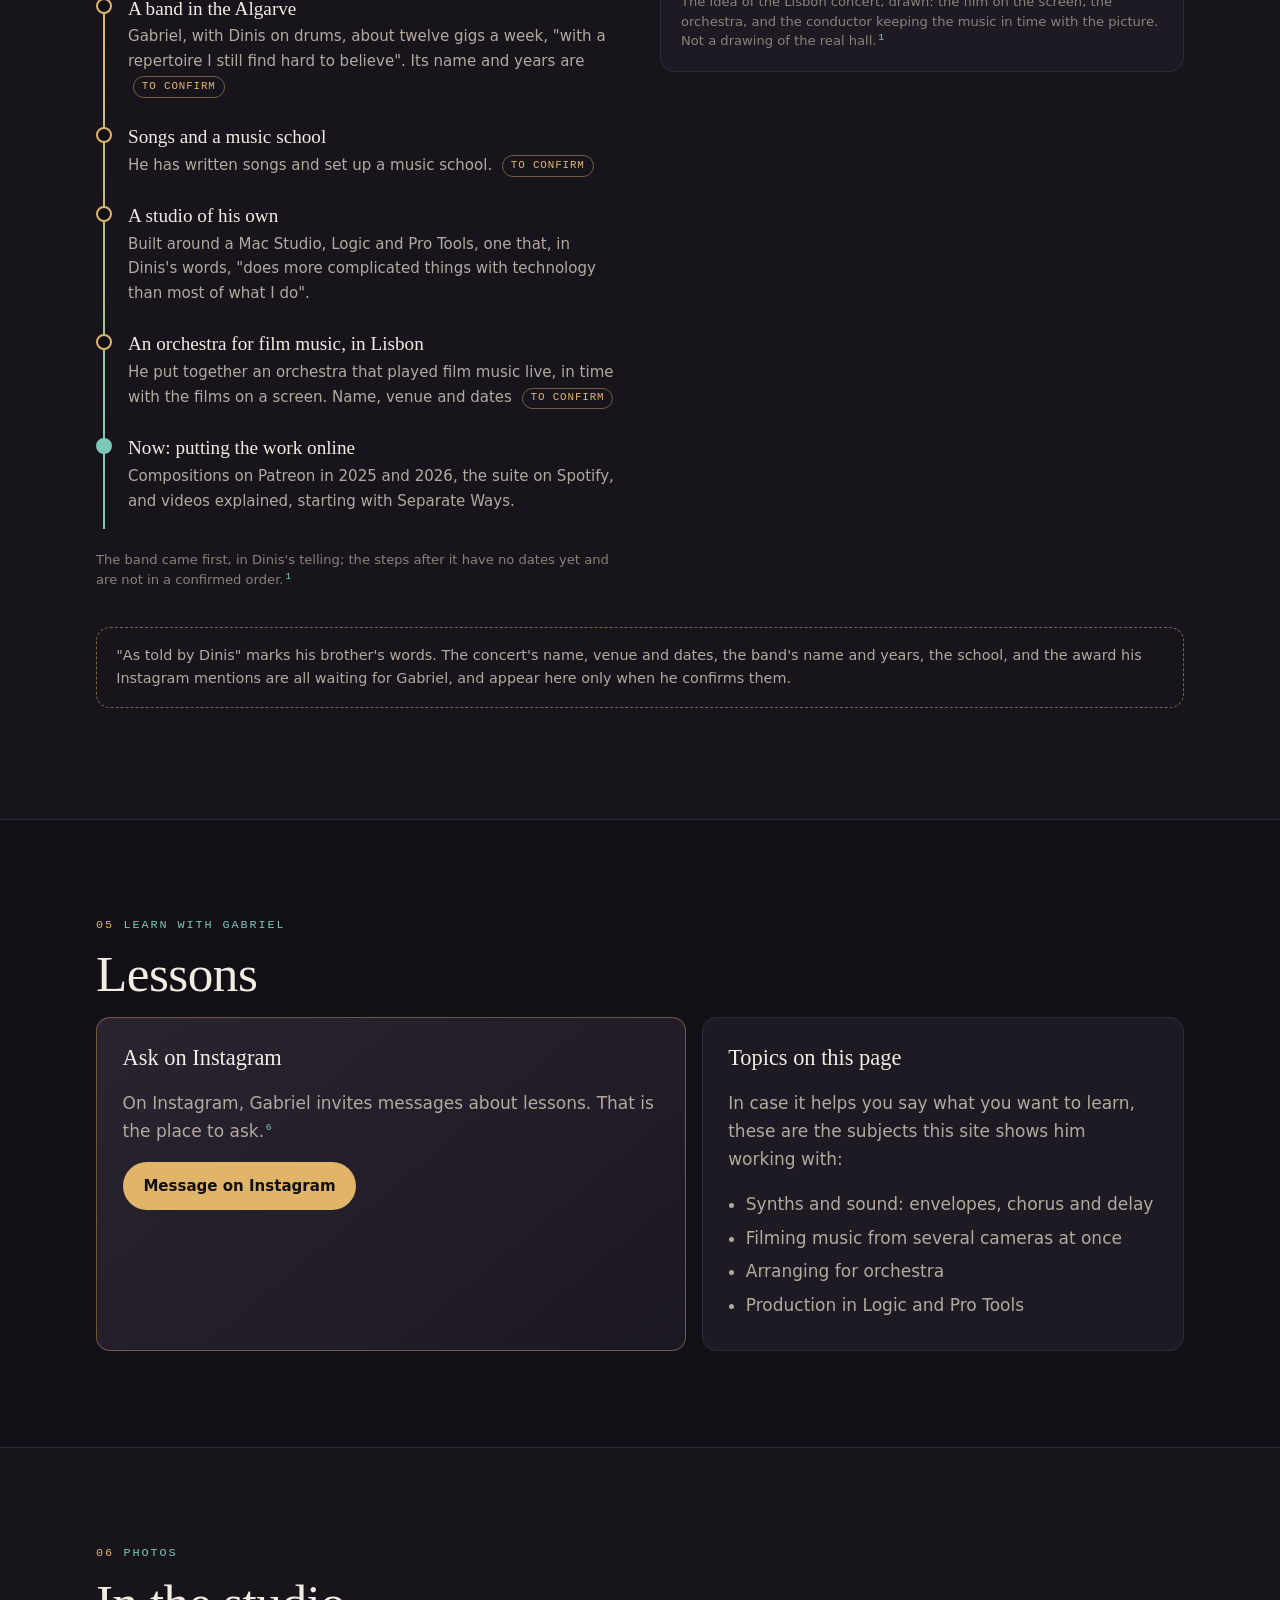
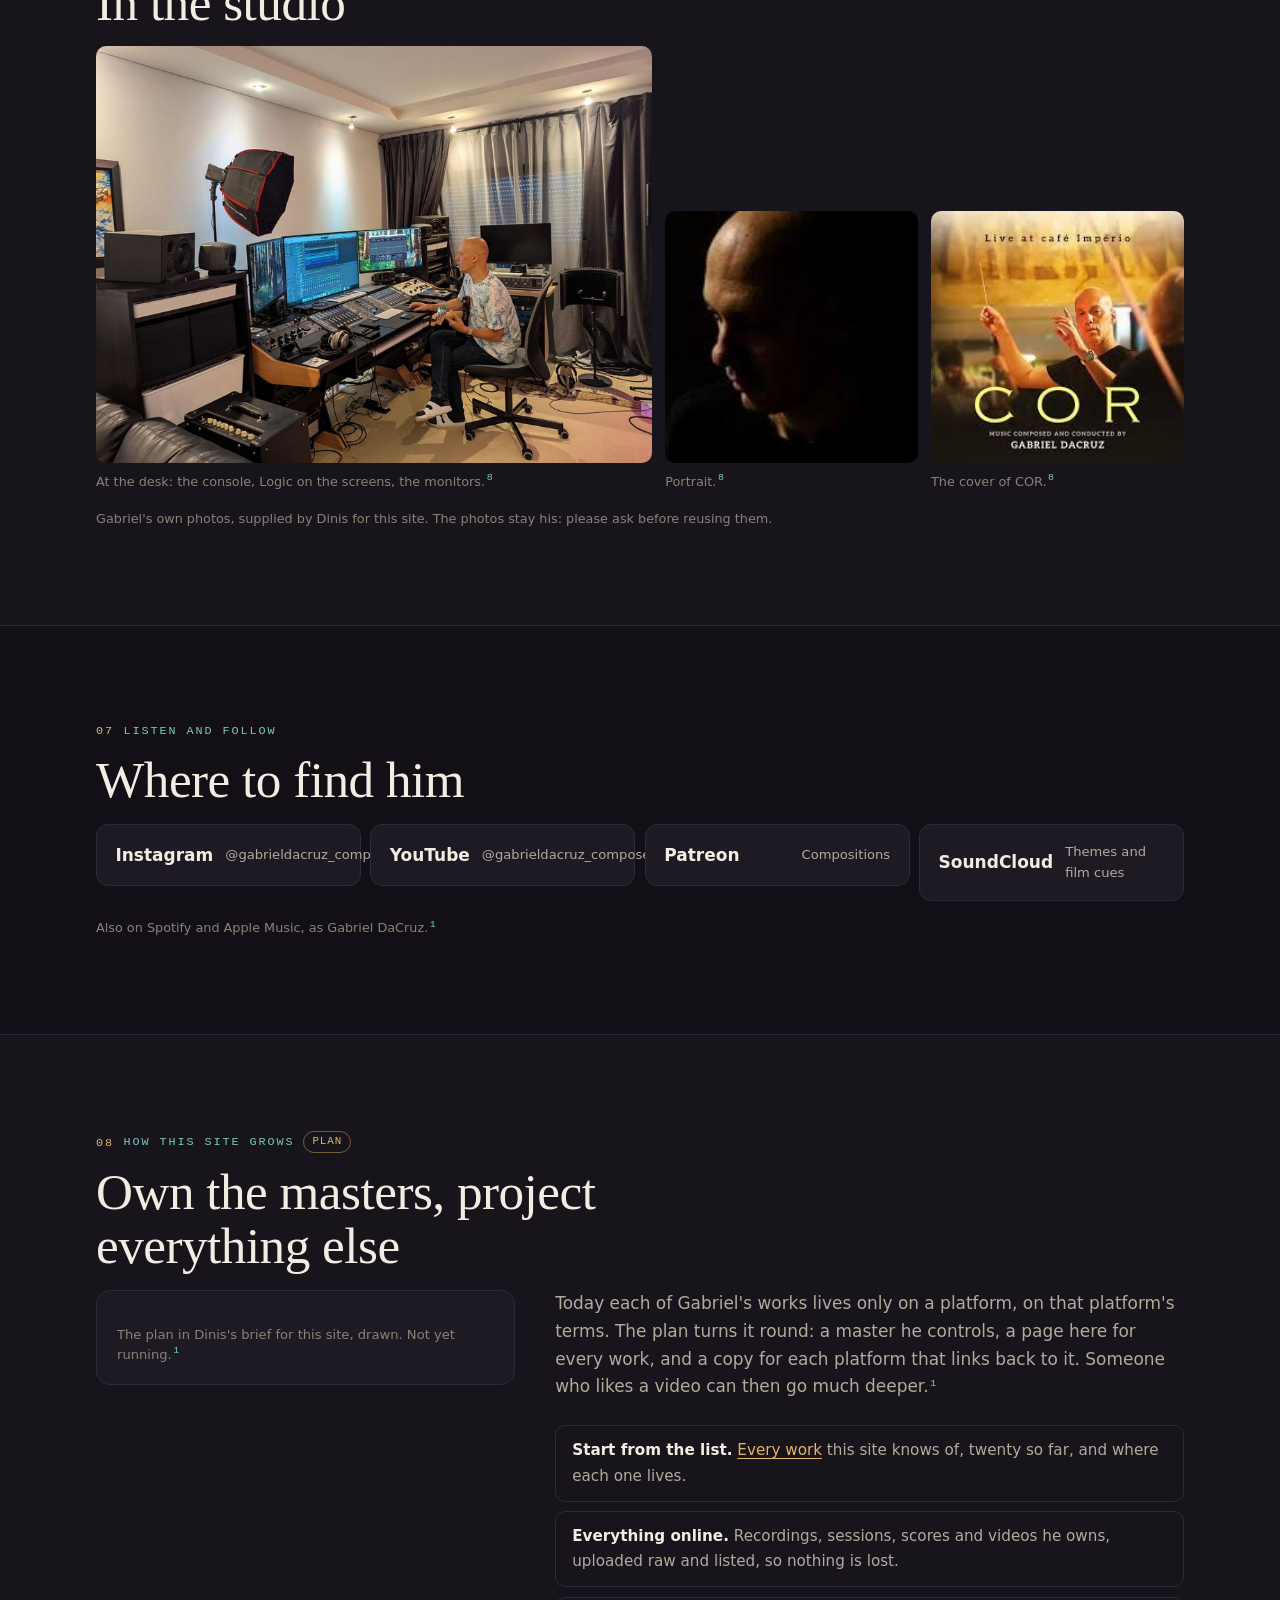
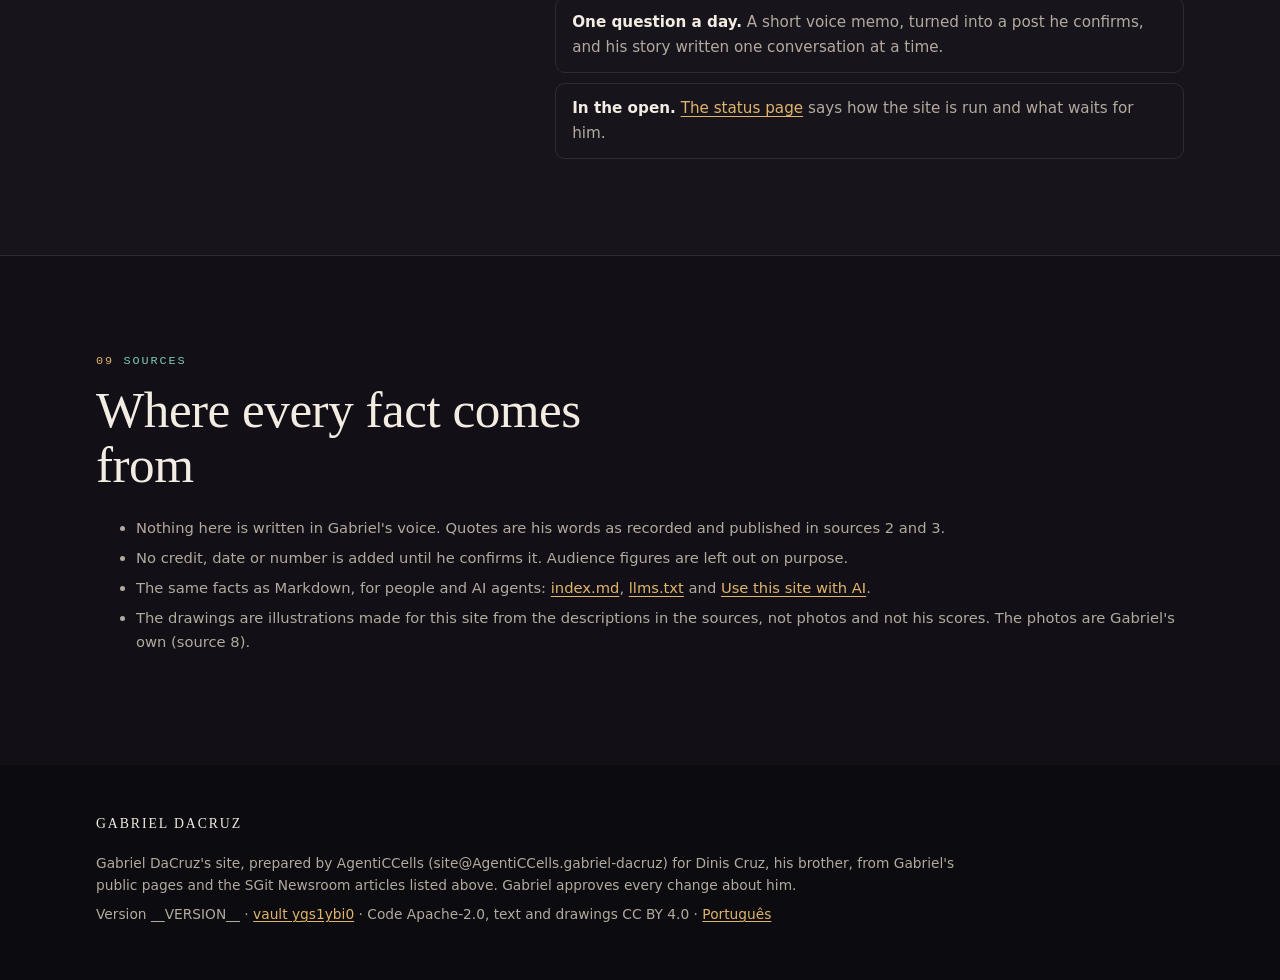
==== commit 241eff6a: "The brief's ideas on the site: how it grows, every work, a public status page From "A website for my" ====
--- a/src/index.html
+++ b/src/index.html
@@ -14,7 +14,8 @@
 <a class="skip" href="#main">Skip to content</a>
 <div class="strip"><div class="wrap">
   <span>Gabriel DaCruz, composer</span>
-  <a class="pill" href="d/score/">Choose a design</a>
+  <a class="pill" href="d/">Choose a design</a>
+  <a href="works/">Every work</a>
   <a href="agents/">Use with AI</a>
   <a href="#sources">Sources</a>
   <a href="pt/index.html" hreflang="pt" lang="pt">Português</a>
@@ -247,9 +248,31 @@
   </div>
 </section>
 
-<section id="sources" class="band alt" aria-labelledby="src-h">
-  <div class="wrap">
-    <p class="kicker"><span class="n">08</span>Sources</p>
+<section id="grows" class="band alt" aria-labelledby="gr-h">
+  <div class="wrap">
+    <p class="kicker"><span class="n">08</span>How this site grows <span class="tbc">plan</span></p>
+    <h2 id="gr-h">Own the masters, project everything else</h2>
+    <div class="split wide-r">
+      <figure class="viz">
+        <!--#inc fig-masters.svg -->
+        <figcaption>The plan in Dinis's brief for this site, drawn. Not yet running.<sup class="s"><a href="#s1">1</a></sup></figcaption>
+      </figure>
+      <div>
+        <p class="intro" style="margin-bottom:1.5rem">Today each of Gabriel's works lives only on a platform, on that platform's terms. The plan turns it round: a master he controls, a page here for every work, and a copy for each platform that links back to it. Someone who likes a video can then go much deeper.<sup class="s"><a href="#s1">1</a></sup></p>
+        <ul class="uses">
+          <li><b>Start from the list.</b> <a href="works/">Every work</a> this site knows of, twenty so far, and where each one lives.</li>
+          <li><b>Everything online.</b> Recordings, sessions, scores and videos he owns, uploaded raw and listed, so nothing is lost.</li>
+          <li><b>One question a day.</b> A short voice memo, turned into a post he confirms, and his story written one conversation at a time.</li>
+          <li><b>In the open.</b> <a href="status/">The status page</a> says how the site is run and what waits for him.</li>
+        </ul>
+      </div>
+    </div>
+  </div>
+</section>
+
+<section id="sources" class="band" aria-labelledby="src-h">
+  <div class="wrap">
+    <p class="kicker"><span class="n">09</span>Sources</p>
     <h2 id="src-h">Where every fact comes from</h2>
     <!--#inc sources.part -->
     <ul class="rules">
--- a/src/style.css
+++ b/src/style.css
@@ -203,7 +203,7 @@
 
 /* Links and sources */
 .links { list-style: none; margin: 0; padding: 0; display: grid; gap: .6rem; grid-template-columns: 1fr; }
-@media (min-width: 40rem) { .links { grid-template-columns: repeat(3, 1fr); } }
+@media (min-width: 40rem) { .links { grid-template-columns: repeat(auto-fit, minmax(14rem, 1fr)); } }
 .links a { display: flex; justify-content: space-between; align-items: center; gap: .75rem; padding: 1rem 1.15rem; background: var(--panel); border: 1px solid var(--line); border-radius: 12px; text-decoration: none; color: var(--ink); font-weight: 600; }
 .links a:hover { border-color: var(--gold); color: var(--gold); }
 .links span { font-weight: 400; font-size: .82rem; color: var(--muted); }
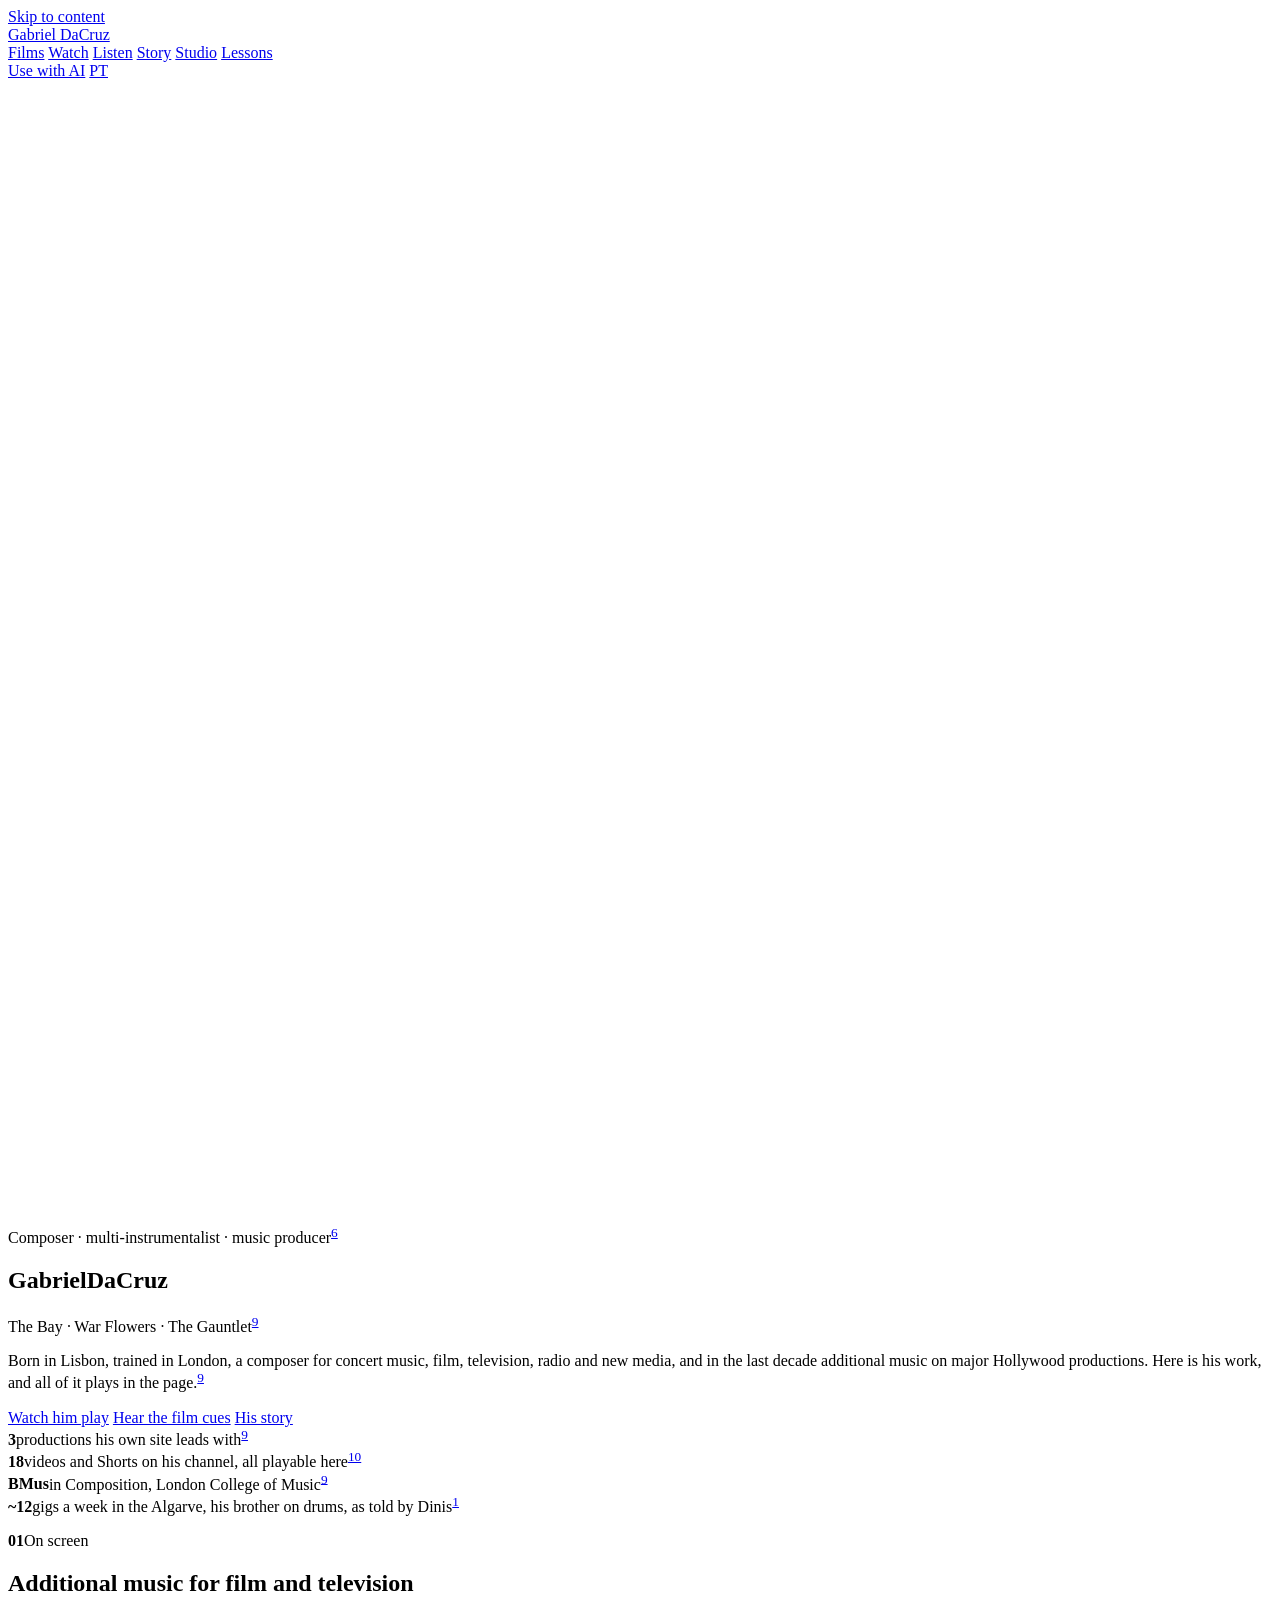
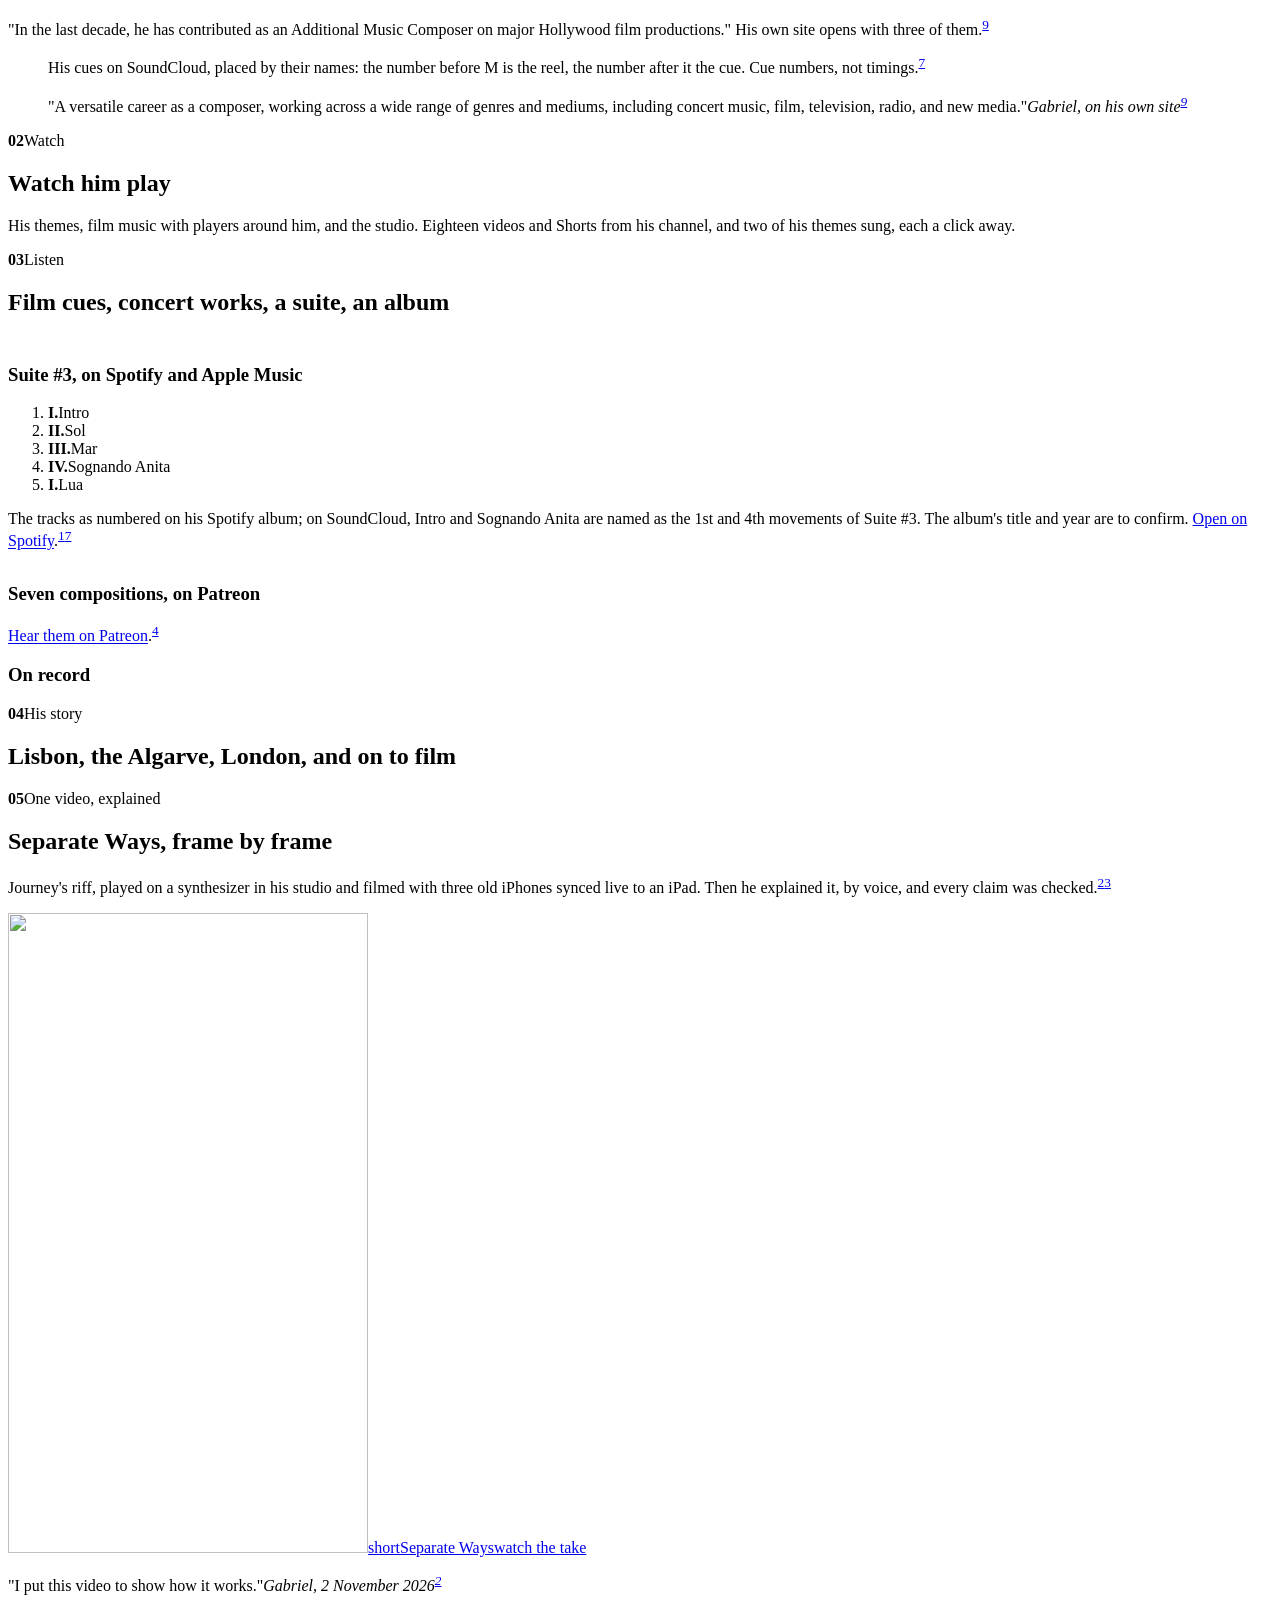
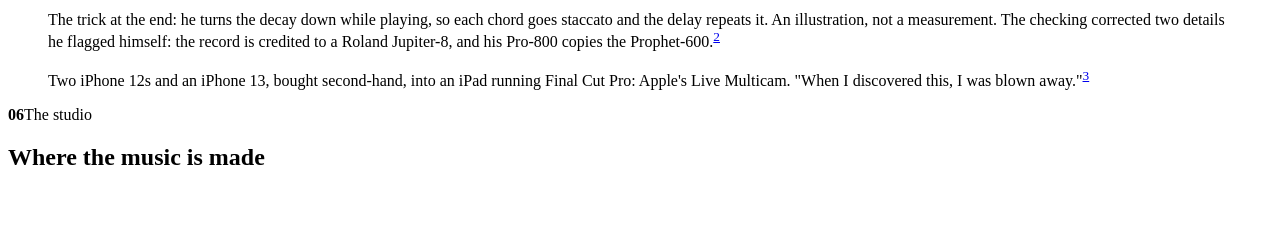
==== commit d6183436: "Premiere: a cinematic home page built from Gabriel's own site, every video playable in the page Dini" ====
--- a/src/index.html
+++ b/src/index.html
@@ -3,283 +3,211 @@
 <head>
 <meta charset="utf-8">
 <meta name="viewport" content="width=device-width,initial-scale=1">
+<!-- share -->
+<link rel="canonical" href="https://gabriel-dacruz.agenticcells.site/">
+<meta property="og:type" content="website">
+<meta property="og:site_name" content="Gabriel DaCruz">
+<meta property="og:locale" content="en_GB">
+<meta property="og:url" content="https://gabriel-dacruz.agenticcells.site/">
+<meta property="og:title" content="Gabriel DaCruz: composer, multi-instrumentalist and music producer">
+<meta property="og:description" content="Composer for concert, film and television, trained in Lisbon and London. His films, his music, and every video, playable here.">
+<meta property="og:image" content="https://gabriel-dacruz.agenticcells.site/assets/share/premiere-1200x630.jpg">
+<meta property="og:image:type" content="image/jpeg">
+<meta property="og:image:width" content="1200">
+<meta property="og:image:height" content="630">
+<meta property="og:image:alt" content="Gabriel DaCruz in profile against black, beside his name and the titles The Bay, War Flowers and The Gauntlet.">
+<meta name="twitter:card" content="summary_large_image">
+<meta name="twitter:title" content="Gabriel DaCruz: composer, multi-instrumentalist and music producer">
+<meta name="twitter:description" content="Composer for concert, film and television, trained in Lisbon and London. His films, his music, and every video, playable here.">
+<meta name="twitter:image" content="https://gabriel-dacruz.agenticcells.site/assets/share/premiere-1200x630.jpg">
+<!-- /share -->
 <title>Gabriel DaCruz: composer, multi-instrumentalist and music producer</title>
-<meta name="description" content="Gabriel DaCruz, composer, multi-instrumentalist and music producer: his compositions, a suite in movements, orchestral and synth videos explained, and lessons. Every fact names its source.">
-<link rel="alternate" hreflang="pt" href="pt/index.html">
-<link rel="alternate" type="text/markdown" href="index.md">
-<link rel="stylesheet" href="style.css">
-<meta name="theme-color" content="#121016">
+<meta name="description" content="Gabriel DaCruz, composer for concert, film, television, radio and new media, trained in Lisbon and London. His films, his music and every video, playable here. Every fact sourced.">
+<link rel="alternate" hreflang="pt" href="/pt/">
+<link rel="alternate" type="text/markdown" href="/index.md">
+<link rel="preload" as="image" href="/assets/photos/portrait-900.jpg">
+<link rel="stylesheet" href="/assets/premiere.css">
+<link rel="stylesheet" href="/assets/media.css">
+<meta name="theme-color" content="#08080a">
 </head>
 <body>
 <a class="skip" href="#main">Skip to content</a>
-<div class="strip"><div class="wrap">
-  <span>Gabriel DaCruz, composer</span>
-  <a class="pill" href="d/">Choose a design</a>
-  <a href="works/">Every work</a>
-  <a href="agents/">Use with AI</a>
-  <a href="#sources">Sources</a>
-  <a href="pt/index.html" hreflang="pt" lang="pt">Português</a>
-</div></div>
+<!--#inc designs.part -->
 <header class="top">
   <div class="wrap">
-    <a class="name" href="index.html">Gabriel DaCruz</a>
+    <a class="name" href="/">Gabriel DaCruz</a>
     <nav class="nav" aria-label="Sections">
-      <a href="#separate-ways">Separate Ways</a>
-      <a href="#cameras">Three cameras</a>
-      <a href="#work">The music</a>
-      <a href="#path">His path</a>
+      <a href="#films">Films</a>
+      <a href="#watch">Watch</a>
+      <a href="#listen">Listen</a>
+      <a href="#story">Story</a>
+      <a href="#studio">Studio</a>
       <a href="#lessons">Lessons</a>
-      <a href="#listen">Listen</a>
     </nav>
-    <a class="lang" href="pt/index.html" hreflang="pt" lang="pt">PT</a>
+    <a class="chip" href="/agents/">Use with AI</a>
+    <a class="chip" href="/pt/" hreflang="pt" lang="pt">PT</a>
   </div>
 </header>
-<p class="notice" role="note">Prepared by AgentiCCells from Gabriel's public pages and his brother's articles. Anything marked <span class="tbc">to confirm</span> or "as told by Dinis" waits for Gabriel's own word.</p>
 
 <main id="main">
 <section class="hero" aria-labelledby="hero-h">
-  <div class="wrap">
-    <div>
-      <p class="eyebrow">Composer · multi-instrumentalist · music producer<sup class="s"><a href="#s6">6</a></sup></p>
-      <h1 id="hero-h">Gabriel<br>DaCruz</h1>
-      <p class="roles">He can take a song, write it out for a full orchestra, and then stand in front of that orchestra.<sup class="s"><a href="#s1">1</a></sup></p>
-      <p class="lede">Seven compositions on Patreon, a suite in movements on Spotify, an album he composed and conducted, film and TV cues on SoundCloud, and videos from the studio and the orchestra on YouTube. Below: what one of those videos shows, frame by frame, and how he filmed it with three old iPhones.</p>
-      <div class="btns">
-        <a class="btn btn-gold" href="#separate-ways">Separate Ways, explained</a>
-        <a class="btn btn-line" href="#work">The music</a>
-        <a class="btn btn-line" href="#lessons">Lessons</a>
-      </div>
-      <div class="keys">
-        <div class="key"><b>7</b><span>compositions on Patreon, in September 2025 and March 2026<sup class="s"><a href="#s4">4</a></sup></span></div>
-        <div class="key"><b>5</b><span>tracks in a suite of numbered movements, on Spotify<sup class="s"><a href="#s1">1</a></sup></span></div>
-        <div class="key"><b>3</b><span>cameras, one take, no crew: two iPhone 12s and an iPhone 13<sup class="s"><a href="#s3">3</a></sup></span></div>
-        <div class="key"><b>~12</b><span>gigs a week with a band in the Algarve, his brother on drums, as told by Dinis<sup class="s"><a href="#s1">1</a></sup></span></div>
-      </div>
-    </div>
-    <figure class="hero-fig photo">
-      <img src="assets/photos/studio-bass-sq-640.jpg" srcset="assets/photos/studio-bass-sq-640.jpg 640w, assets/photos/studio-bass-sq-1200.jpg 1200w" sizes="(min-width: 60rem) 36vw, 100vw" width="640" height="640" alt="Gabriel in his studio, playing a bass at the desk, with the mixing console, three screens and the monitors around him.">
-      <figcaption>Gabriel in his studio.<sup class="s"><a href="#s8">8</a></sup></figcaption>
-    </figure>
-  </div>
-</section>
-
-<section id="separate-ways" class="band" aria-labelledby="sw-h">
-  <div class="wrap">
-    <p class="kicker"><span class="n">01</span>The video, explained</p>
-    <h2 id="sw-h">Separate Ways, frame by frame</h2>
-    <p class="intro">Gabriel posted a short video of the synth part from Journey's Separate Ways (Worlds Apart), the song that opens the album Frontiers, released as a single in January 1983. Most people who watch it will not know what they are seeing. The people who would want to know, other producers and composers, get no explanation in the post. So he explained it, by voice, and every claim was checked.<sup class="s"><a href="#s2">2</a></sup></p>
-    <div class="split wide-l">
+  <img class="portrait" src="/assets/photos/portrait-900.jpg" srcset="/assets/photos/portrait-600.jpg 600w, /assets/photos/portrait-900.jpg 900w" sizes="(min-width: 48rem) 60vw, 100vw" width="900" height="1125" alt="Gabriel DaCruz in profile, lit from one side against black.">
+  <div class="wrap">
+    <p class="eyebrow">Composer · multi-instrumentalist · music producer<sup class="s"><a href="#s6">6</a></sup></p>
+    <h1 id="hero-h"><span>Gabriel</span><span>DaCruz</span></h1>
+    <p class="billing">The Bay <i>·</i> War Flowers <i>·</i> The Gauntlet<sup class="s"><a href="#s9">9</a></sup></p>
+    <p class="lede">Born in Lisbon, trained in London, a composer for concert music, film, television, radio and new media, and in the last decade additional music on major Hollywood productions. Here is his work, and all of it plays in the page.<sup class="s"><a href="#s9">9</a></sup></p>
+    <div class="btns">
+      <a class="btn btn-gold" href="#watch">Watch him play</a>
+      <a class="btn btn-line" href="#listen">Hear the film cues</a>
+      <a class="btn btn-line" href="#story">His story</a>
+    </div>
+    <div class="keys">
+      <div class="key"><b>3</b><span>productions his own site leads with<sup class="s"><a href="#s9">9</a></sup></span></div>
+      <div class="key"><b>18</b><span>videos and Shorts on his channel, all playable here<sup class="s"><a href="#s10">10</a></sup></span></div>
+      <div class="key"><b>BMus</b><span>in Composition, London College of Music<sup class="s"><a href="#s9">9</a></sup></span></div>
+      <div class="key"><b>~12</b><span>gigs a week in the Algarve, his brother on drums, as told by Dinis<sup class="s"><a href="#s1">1</a></sup></span></div>
+    </div>
+  </div>
+</section>
+
+<section id="films" class="band" aria-labelledby="films-h">
+  <div class="wrap">
+    <p class="kicker"><b>01</b>On screen</p>
+    <h2 id="films-h">Additional music for film and television</h2>
+    <p class="intro">"In the last decade, he has contributed as an Additional Music Composer on major Hollywood film productions." His own site opens with three of them.<sup class="s"><a href="#s9">9</a></sup></p>
+    <!--#inc films.part -->
+    <div class="films-foot">
+      <figure class="viz"><!--#inc fig-cuemap.svg --><figcaption>His cues on SoundCloud, placed by their names: the number before M is the reel, the number after it the cue. Cue numbers, not timings.<sup class="s"><a href="#s7">7</a></sup></figcaption></figure>
+      <blockquote class="quote">"A versatile career as a composer, working across a wide range of genres and mediums, including concert music, film, television, radio, and new media."<cite>Gabriel, on his own site<sup class="s"><a href="#s9">9</a></sup></cite></blockquote>
+    </div>
+  </div>
+</section>
+
+<section id="watch" class="band alt" aria-labelledby="watch-h">
+  <div class="wrap">
+    <p class="kicker"><b>02</b>Watch</p>
+    <h2 id="watch-h">Watch him play</h2>
+    <p class="intro">His themes, film music with players around him, and the studio. Eighteen videos and Shorts from his channel, and two of his themes sung, each a click away.</p>
+    <!--#inc videos.part -->
+  </div>
+</section>
+
+<section id="listen" class="band" aria-labelledby="listen-h">
+  <div class="wrap">
+    <p class="kicker"><b>03</b>Listen</p>
+    <h2 id="listen-h">Film cues, concert works, a suite, an album</h2>
+    <!--#inc scl.part -->
+    <div class="split" style="margin-top:3rem">
       <div>
-        <blockquote class="said">"I put this video to show how it works."<footer>Gabriel, explaining the video, 2 November 2026<sup class="s"><a href="#s2">2</a></sup></footer></blockquote>
-        <h3>The signal chain</h3>
-        <!--#inc chain.part -->
-        <h3>Why the keyboard does not lag</h3>
-        <p>Bluetooth headphones stream buffered audio, which is where their delay comes from. MIDI over Bluetooth Low Energy sends only small note messages, and its specification requires the connection to update every 15 milliseconds or less. In Gabriel's words, "there's a different protocol if you want to connect MIDI."<sup class="s"><a href="#s2">2</a></sup></p>
-      </div>
-      <div>
-        <figure class="viz frames">
-          <!--#inc fig-three-frames.svg -->
-          <figcaption>The video, drawn: one take, three cameras, stacked. It is on <a href="https://www.youtube.com/@gabrieldacruz_composer">his YouTube channel</a>; a direct link is <span class="tbc">to come</span>.<sup class="s"><a href="#s2">2</a></sup></figcaption>
-        </figure>
-        <figure class="viz" style="margin-top:1rem">
-          <!--#inc fig-envelope.svg -->
-          <figcaption>The trick at the end: while playing, he turns the decay down, so each chord stops almost at once (staccato) and the delay plays it back, each repeat softer than the last. An illustration of the technique, not a measurement of his take.<sup class="s"><a href="#s2">2</a></sup></figcaption>
-        </figure>
-        <div class="checked" style="margin-top:1rem">
-          <h3>What the checking corrected</h3>
-          <p class="cap" style="margin-top:0">He flagged both himself: "They used that Prophet 5, I think. I have to check that out."<sup class="s"><a href="#s2">2</a></sup></p>
-          <ul>
-            <li><b>The record:</b> <s>Prophet-5</s> the album's credits list a Roland Jupiter-8 for the opening track.</li>
-            <li><b>His synth:</b> the Pro-800 copies the <s>Prophet-5</s> Prophet-600, a later and cheaper Sequential instrument.</li>
-          </ul>
-        </div>
-      </div>
-    </div>
-  </div>
-</section>
-
-<section id="cameras" class="band alt" aria-labelledby="cam-h">
-  <div class="wrap">
-    <p class="kicker"><span class="n">02</span>How it was filmed</p>
-    <h2 id="cam-h">One player, three old iPhones, no crew</h2>
-    <div class="split wide-r">
-      <figure class="viz">
-        <!--#inc fig-multicam.svg -->
-        <figcaption>The setup as Gabriel described it on 2 November 2026, checked against Apple's documentation. Apple lists the iPhone XS or later for Final Cut Camera.<sup class="s"><a href="#s3">3</a></sup></figcaption>
-      </figure>
-      <div>
-        <p class="intro" style="margin-bottom:1.5rem">The three frames are one take. He bought two iPhone 12s and an iPhone 13 second-hand, "because they were cheaper, and I just needed the camera", and connected them wirelessly to an iPad running Final Cut Pro. The feature is Live Multicam, which Apple released on 20 June 2024 in Final Cut Pro for iPad 2.0, with a free app for the phones, Final Cut Camera.<sup class="s"><a href="#s3">3</a></sup></p>
-        <blockquote class="said">"When I discovered this, I was blown away."<footer>Gabriel, who found it by accident<sup class="s"><a href="#s3">3</a></sup></footer></blockquote>
-        <h3>How it works</h3>
-        <ul class="uses">
-          <li><b>Up to four angles.</b> The iPad's own camera can be one of them.</li>
-          <li><b>Live and in sync.</b> The iPad shows every angle as it happens and controls each camera's settings.</li>
-          <li><b>Full quality kept.</b> Each phone records its own file, which transfers to the iPad afterwards.</li>
-          <li><b>Finished on the Mac.</b> The project moves to Final Cut Pro on the Mac for the edit.</li>
-        </ul>
-        <p class="src">Good for, in his words and his brother's: a musician's video like this one, an interview ("like a live TV situation"), a lesson or masterclass, a small live show.<sup class="s"><a href="#s3">3</a></sup></p>
-      </div>
-    </div>
-  </div>
-</section>
-
-<section id="work" class="band" aria-labelledby="work-h">
-  <div class="wrap">
-    <p class="kicker"><span class="n">03</span>The music</p>
-    <h2 id="work-h">Compositions, a suite, an album, film cues, and the videos</h2>
-    <div class="split">
-      <div>
-        <h3>A suite in movements, on Spotify</h3>
-        <div class="suite" role="img" aria-label="The five tracks of the suite: I. Intro, II. Sol, III. Mar, IV. Sognando Anita, and I. Lua">
-          <ol aria-hidden="true">
-            <li><span class="note"></span><span class="mv">I.</span><span class="t">Intro</span></li>
-            <li><span class="note"></span><span class="mv">II.</span><span class="t">Sol</span></li>
-            <li><span class="note"></span><span class="mv">III.</span><span class="t">Mar</span></li>
-            <li><span class="note"></span><span class="mv">IV.</span><span class="t">Sognando Anita</span></li>
-            <li><span class="note"></span><span class="mv">I.</span><span class="t">Lua</span></li>
-          </ol>
-        </div>
-        <p class="cap">The tracks as numbered on his Spotify album: Sol, Mar and Lua are sun, sea and moon in Portuguese. The notes on the staff are decoration, not his melody. The album's title and year are <span class="tbc">to confirm</span>. Also on Apple Music, under his name.<sup class="s"><a href="#s1">1</a></sup></p>
-      </div>
-      <div>
-        <h3>Seven compositions, on Patreon</h3>
+        <h3>Suite #3, on Spotify and Apple Music</h3>
+        <ol class="suite" aria-label="The suite's tracks">
+          <li><b>I.</b><span>Intro</span></li><li><b>II.</b><span>Sol</span></li><li><b>III.</b><span>Mar</span></li><li><b>IV.</b><span>Sognando Anita</span></li><li><b>I.</b><span>Lua</span></li>
+        </ol>
+        <p class="cap">The tracks as numbered on his Spotify album; on SoundCloud, Intro and Sognando Anita are named as the 1st and 4th movements of Suite #3. The album's title and year are <span class="tbc">to confirm</span>. <a href="https://open.spotify.com/artist/5vWGVYF9uhIHZYLPfjTWJt">Open on Spotify</a>.<sup class="s"><a href="#s1">1</a></sup><sup class="s"><a href="#s7">7</a></sup></p>
+        <h3 style="margin-top:2rem">Seven compositions, on Patreon</h3>
         <!--#inc works.part -->
-        <p class="src"><a href="https://www.patreon.com/GabrielDaCruz">Hear them on Patreon</a>.<sup class="s"><a href="#s4">4</a></sup></p>
-      </div>
-    </div>
-    <div class="split" style="margin-top:3rem">
+        <p class="cap"><a href="https://www.patreon.com/GabrielDaCruz">Hear them on Patreon</a>.<sup class="s"><a href="#s4">4</a></sup></p>
+      </div>
       <div>
         <h3>On record</h3>
         <!--#inc cor.part -->
       </div>
+    </div>
+  </div>
+</section>
+
+<section id="story" class="band alt" aria-labelledby="story-h">
+  <div class="wrap">
+    <p class="kicker"><b>04</b>His story</p>
+    <h2 id="story-h">Lisbon, the Algarve, London, and on to film</h2>
+    <!--#inc bio.part -->
+  </div>
+</section>
+
+<section id="separate-ways" class="band" aria-labelledby="sw-h">
+  <div class="wrap">
+    <p class="kicker"><b>05</b>One video, explained</p>
+    <h2 id="sw-h">Separate Ways, frame by frame</h2>
+    <p class="intro">Journey's riff, played on a synthesizer in his studio and filmed with three old iPhones synced live to an iPad. Then he explained it, by voice, and every claim was checked.<sup class="s"><a href="#s2">2</a></sup><sup class="s"><a href="#s3">3</a></sup></p>
+    <div class="feature">
+      <a class="vc short" href="https://www.youtube.com/shorts/HM1fslJnusk" data-yt="HM1fslJnusk" data-title="Separate Ways, Journey, on a Behringer Pro-800"><span class="vthumb"><img src="/assets/video/HM1fslJnusk.jpg" width="360" height="640" alt="" loading="lazy"><span class="vplay"></span><span class="vlen">short</span></span><span class="vbody"><span class="vt">Separate Ways</span><span class="vs">watch the take</span></span></a>
       <div>
-        <h3>On SoundCloud: themes and film cues</h3>
-        <!--#inc soundcloud.part -->
-      </div>
-    </div>
-    <h3 style="margin-top:3rem">On video</h3>
-    <!--#inc videos.part -->
-    <p class="src">Who played, where and when: added to each video once Gabriel confirms it. Every card opens his YouTube channel until each video has a direct link.<sup class="s"><a href="#s5">5</a></sup></p>
-  </div>
-</section>
-
-<section id="path" class="band alt" aria-labelledby="path-h">
-  <div class="wrap">
-    <p class="kicker"><span class="n">04</span>His path, as told by Dinis</p>
-    <h2 id="path-h">The musician of the family</h2>
-    <p class="intro">This is his brother's account, from the brief Dinis wrote for this site on 1 November 2026, recorded with Gabriel listening. Little of it is online anywhere else yet, and each detail waits for Gabriel's own interviews.<sup class="s"><a href="#s1">1</a></sup></p>
-    <ul class="roles-grid">
-      <li><b>Composer</b><span>The pieces on Patreon and Spotify, and songs of his own.</span></li>
-      <li><b>Arranger</b><span>Takes a song and writes it out for a full orchestra.</span></li>
-      <li><b>Conductor</b><span>Then stands in front of that orchestra.</span></li>
-      <li><b>Producer</b><span>Produces in the studio he built himself.</span></li>
-      <li><b>Studio technician</b><span>A studio built around a Mac Studio, Logic and Pro Tools.</span></li>
-      <li><b>Teacher</b><span>Set up a music school; invites messages about lessons.</span></li>
-    </ul>
-    <div class="split" style="margin-top:3rem">
-      <div>
-        <h3>The road so far</h3>
-        <ol class="steps">
-          <li><b>A band in the Algarve</b><span>Gabriel, with Dinis on drums, about twelve gigs a week, "with a repertoire I still find hard to believe". Its name and years are <span class="tbc">to confirm</span></span></li>
-          <li><b>Songs and a music school</b><span>He has written songs and set up a music school. <span class="tbc">to confirm</span></span></li>
-          <li><b>A studio of his own</b><span>Built around a Mac Studio, Logic and Pro Tools, one that, in Dinis's words, "does more complicated things with technology than most of what I do".</span></li>
-          <li><b>An orchestra for film music, in Lisbon</b><span>He put together an orchestra that played film music live, in time with the films on a screen. Name, venue and dates <span class="tbc">to confirm</span></span></li>
-          <li class="now"><b>Now: putting the work online</b><span>Compositions on Patreon in 2025 and 2026, the suite on Spotify, and videos explained, starting with Separate Ways.</span></li>
-        </ol>
-        <p class="cap">The band came first, in Dinis's telling; the steps after it have no dates yet and are not in a confirmed order.<sup class="s"><a href="#s1">1</a></sup></p>
-      </div>
-      <figure class="viz">
-        <!--#inc fig-film-concert.svg -->
-        <figcaption>The idea of the Lisbon concert, drawn: the film on the screen, the orchestra, and the conductor keeping the music in time with the picture. Not a drawing of the real hall.<sup class="s"><a href="#s1">1</a></sup></figcaption>
-      </figure>
-    </div>
-    <p class="told">"As told by Dinis" marks his brother's words. The concert's name, venue and dates, the band's name and years, the school, and the award his Instagram mentions are all waiting for Gabriel, and appear here only when he confirms them.</p>
+        <p class="said">"I put this video to show how it works."<cite>Gabriel, 2 November 2026<sup class="s"><a href="#s2">2</a></sup></cite></p>
+        <!--#inc chain.part -->
+        <figure class="viz"><!--#inc fig-envelope.svg --><figcaption>The trick at the end: he turns the decay down while playing, so each chord goes staccato and the delay repeats it. An illustration, not a measurement. The checking corrected two details he flagged himself: the record is credited to a Roland Jupiter-8, and his Pro-800 copies the Prophet-600.<sup class="s"><a href="#s2">2</a></sup></figcaption></figure>
+      </div>
+      <figure class="viz"><!--#inc fig-multicam.svg --><figcaption>Two iPhone 12s and an iPhone 13, bought second-hand, into an iPad running Final Cut Pro: Apple's Live Multicam. "When I discovered this, I was blown away."<sup class="s"><a href="#s3">3</a></sup></figcaption></figure>
+    </div>
+  </div>
+</section>
+
+<section id="studio" class="band alt" aria-labelledby="studio-h">
+  <div class="wrap">
+    <p class="kicker"><b>06</b>The studio</p>
+    <h2 id="studio-h">Where the music is made</h2>
+    <figure class="pano"><img src="/assets/photos/studio-bw-1600.jpg" srcset="/assets/photos/studio-bw-800.jpg 800w, /assets/photos/studio-bw-1600.jpg 1600w" sizes="(min-width: 76rem) 72rem, 100vw" width="1600" height="428" alt="Gabriel at the studio desk with a guitar, the console, the screens and the monitors around him, in black and white." loading="lazy"><figcaption>At the desk: a console, Logic on the screens, monitors, and a guitar in hand. Built, Dinis says, around a Mac Studio, Logic and Pro Tools.<sup class="s"><a href="#s9">9</a></sup><sup class="s"><a href="#s1">1</a></sup></figcaption></figure>
+    <div class="gallery">
+      <figure><img src="/assets/photos/studio-bass-sq-640.jpg" width="640" height="640" alt="Gabriel in his studio playing a bass at the desk." loading="lazy"><figcaption>With a bass.<sup class="s"><a href="#s8">8</a></sup></figcaption></figure>
+      <figure><img src="/assets/photos/studio-desk-800.jpg" width="800" height="600" alt="Gabriel at the studio desk, looking at the screens." loading="lazy"><figcaption>At the screens.<sup class="s"><a href="#s8">8</a></sup></figcaption></figure>
+      <figure><img src="/assets/photos/cor-cover-225.jpg" width="225" height="225" alt="The cover of COR, Live at café Império: Gabriel conducting." loading="lazy"><figcaption>The cover of COR.<sup class="s"><a href="#s8">8</a></sup></figcaption></figure>
+    </div>
+    <p class="cap">Gabriel's own photos, from his site and from Dinis. They stay his: please ask before reusing them.</p>
   </div>
 </section>
 
 <section id="lessons" class="band" aria-labelledby="les-h">
   <div class="wrap">
-    <p class="kicker"><span class="n">05</span>Learn with Gabriel</p>
-    <h2 id="les-h">Lessons</h2>
+    <p class="kicker"><b>07</b>Learn with Gabriel</p>
+    <h2 id="les-h">Lessons and students</h2>
     <div class="lessons">
       <div class="card lead">
         <h3>Ask on Instagram</h3>
-        <p>On Instagram, Gabriel invites messages about lessons. That is the place to ask.<sup class="s"><a href="#s6">6</a></sup></p>
+        <p>On Instagram, Gabriel invites messages about lessons. His own site also keeps a page for his students, opened on request.<sup class="s"><a href="#s6">6</a></sup><sup class="s"><a href="#s9">9</a></sup></p>
         <div class="btns"><a class="btn btn-gold" href="https://www.instagram.com/gabrieldacruz_composer/">Message on Instagram</a></div>
       </div>
       <div class="card">
-        <h3>Topics on this page</h3>
-        <p>In case it helps you say what you want to learn, these are the subjects this site shows him working with:</p>
-        <ul>
-          <li>Synths and sound: envelopes, chorus and delay</li>
-          <li>Filming music from several cameras at once</li>
-          <li>Arranging for orchestra</li>
-          <li>Production in Logic and Pro Tools</li>
+        <h3>What this site shows him doing</h3>
+        <ul class="uses">
+          <li><b>Composition,</b> with a BMus from the London College of Music</li>
+          <li><b>Film music:</b> cues, themes and scores</li>
+          <li><b>Guitar, bass and synths,</b> and the studio around them</li>
+          <li><b>Filming music</b> from several cameras at once</li>
         </ul>
       </div>
     </div>
   </div>
 </section>
 
-<section id="photos" class="band alt" aria-labelledby="ph-h">
-  <div class="wrap">
-    <p class="kicker"><span class="n">06</span>Photos</p>
-    <h2 id="ph-h">In the studio</h2>
-    <div class="gallery">
-      <figure class="g-wide"><img src="assets/photos/studio-desk-800.jpg" srcset="assets/photos/studio-desk-800.jpg 800w, assets/photos/studio-desk-1600.jpg 1600w" sizes="(min-width: 56rem) 60vw, 100vw" width="800" height="600" alt="Gabriel at the studio desk with a bass, looking at the screens, a softbox light and the monitors around him." loading="lazy"><figcaption>At the desk: the console, Logic on the screens, the monitors.<sup class="s"><a href="#s8">8</a></sup></figcaption></figure>
-      <figure class="g-port"><img src="assets/photos/portrait-160.jpg" width="160" height="160" alt="A portrait of Gabriel in profile, lit from one side against black." loading="lazy"><figcaption>Portrait.<sup class="s"><a href="#s8">8</a></sup></figcaption></figure>
-      <figure class="g-cover"><img src="assets/photos/cor-cover-225.jpg" width="225" height="225" alt="The cover of COR, Live at café Império: Gabriel conducting." loading="lazy"><figcaption>The cover of COR.<sup class="s"><a href="#s8">8</a></sup></figcaption></figure>
-    </div>
-    <p class="src">Gabriel's own photos, supplied by Dinis for this site. The photos stay his: please ask before reusing them.</p>
-  </div>
-</section>
-
-<section id="listen" class="band" aria-labelledby="li-h">
-  <div class="wrap">
-    <p class="kicker"><span class="n">07</span>Listen and follow</p>
-    <h2 id="li-h">Where to find him</h2>
-    <ul class="links">
-      <li><a href="https://www.instagram.com/gabrieldacruz_composer/">Instagram <span>@gabrieldacruz_composer</span></a></li>
-      <li><a href="https://www.youtube.com/@gabrieldacruz_composer">YouTube <span>@gabrieldacruz_composer</span></a></li>
-      <li><a href="https://www.patreon.com/GabrielDaCruz">Patreon <span>Compositions</span></a></li>
-      <li><a href="https://soundcloud.com/gabriel-da-cruz">SoundCloud <span>Themes and film cues</span></a></li>
-    </ul>
-    <p class="src">Also on Spotify and Apple Music, as Gabriel DaCruz.<sup class="s"><a href="#s1">1</a></sup></p>
-  </div>
-</section>
-
 <section id="grows" class="band alt" aria-labelledby="gr-h">
-  <div class="wrap">
-    <p class="kicker"><span class="n">08</span>How this site grows <span class="tbc">plan</span></p>
-    <h2 id="gr-h">Own the masters, project everything else</h2>
-    <div class="split wide-r">
-      <figure class="viz">
-        <!--#inc fig-masters.svg -->
-        <figcaption>The plan in Dinis's brief for this site, drawn. Not yet running.<sup class="s"><a href="#s1">1</a></sup></figcaption>
-      </figure>
-      <div>
-        <p class="intro" style="margin-bottom:1.5rem">Today each of Gabriel's works lives only on a platform, on that platform's terms. The plan turns it round: a master he controls, a page here for every work, and a copy for each platform that links back to it. Someone who likes a video can then go much deeper.<sup class="s"><a href="#s1">1</a></sup></p>
-        <ul class="uses">
-          <li><b>Start from the list.</b> <a href="works/">Every work</a> this site knows of, twenty so far, and where each one lives.</li>
-          <li><b>Everything online.</b> Recordings, sessions, scores and videos he owns, uploaded raw and listed, so nothing is lost.</li>
-          <li><b>One question a day.</b> A short voice memo, turned into a post he confirms, and his story written one conversation at a time.</li>
-          <li><b>In the open.</b> <a href="status/">The status page</a> says how the site is run and what waits for him.</li>
-        </ul>
-      </div>
+  <div class="wrap split r">
+    <figure class="viz"><!--#inc fig-masters.svg --><figcaption>The plan in Dinis's brief for this site, drawn. Not yet running.<sup class="s"><a href="#s1">1</a></sup></figcaption></figure>
+    <div>
+      <p class="kicker"><b>08</b>How this site grows <span class="tbc">plan</span></p>
+      <h2 id="gr-h">Own the masters, project everything else</h2>
+      <p class="intro">A master he controls, a page here for every work, and a copy for each platform that links back. The list to start from: <a href="/works/">every work this site knows of</a>. What waits for him: <a href="/status/">the status page</a>.</p>
+      <ul class="links">
+        <li><a href="https://www.youtube.com/@gabrieldacruz_composer">YouTube <span>@gabrieldacruz_composer</span></a></li>
+        <li><a href="https://soundcloud.com/gabriel-da-cruz">SoundCloud <span>Film and Works</span></a></li>
+        <li><a href="https://open.spotify.com/artist/5vWGVYF9uhIHZYLPfjTWJt">Spotify <span>Gabriel DaCruz</span></a></li>
+        <li><a href="https://www.instagram.com/gabrieldacruz_composer/">Instagram <span>@gabrieldacruz_composer</span></a></li>
+        <li><a href="https://www.patreon.com/GabrielDaCruz">Patreon <span>Compositions</span></a></li>
+        <li><a href="https://www.imdb.com/name/nm4704147/">IMDb <span>his credits</span></a></li>
+      </ul>
     </div>
   </div>
 </section>
 
 <section id="sources" class="band" aria-labelledby="src-h">
   <div class="wrap">
-    <p class="kicker"><span class="n">09</span>Sources</p>
+    <p class="kicker"><b>09</b>Sources</p>
     <h2 id="src-h">Where every fact comes from</h2>
     <!--#inc sources.part -->
     <ul class="rules">
-      <li>Nothing here is written in Gabriel's voice. Quotes are his words as recorded and published in sources 2 and 3.</li>
-      <li>No credit, date or number is added until he confirms it. Audience figures are left out on purpose.</li>
-      <li>The same facts as Markdown, for people and AI agents: <a href="index.md">index.md</a>, <a href="llms.txt">llms.txt</a> and <a href="agents/">Use this site with AI</a>.</li>
-      <li>The drawings are illustrations made for this site from the descriptions in the sources, not photos and not his scores. The photos are Gabriel's own (source 8).</li>
+      <li>His biography and the quotes in "On screen" are his own words, from his site. Quotes about Separate Ways are his words as recorded and published in sources 2 and 3.</li>
+      <li>"As told by Dinis" marks his brother's account. No credit, date or number is added until Gabriel confirms it; audience figures are left out on purpose.</li>
+      <li>The drawings and title cards are made for this site. The photos and video stills are Gabriel's own.</li>
+      <li>The same facts as Markdown: <a href="/index.md">index.md</a>. For AI agents: <a href="/llms.txt">llms.txt</a> and <a href="/agents/">Use this site with AI</a>.</li>
     </ul>
   </div>
 </section>
@@ -288,9 +216,10 @@
 <footer class="site">
   <div class="wrap">
     <p class="sig">Gabriel DaCruz</p>
-    <p>Gabriel DaCruz's site, prepared by AgentiCCells (site@AgentiCCells.gabriel-dacruz) for Dinis Cruz, his brother, from Gabriel's public pages and the SGit Newsroom articles listed above. Gabriel approves every change about him.</p>
-    <p>Version __VERSION__ · <a href="https://dev.vault.sgraph.ai/#sgit_public_read_86bc4bc4edc64c4a5acf4dcda733513ccf8e2b3181605dcf7d0a45bb1be75120%3Aygs1ybi0">vault ygs1ybi0</a> · Code Apache-2.0, text and drawings CC BY 4.0 · <a href="pt/index.html" hreflang="pt" lang="pt">Português</a></p>
+    <p>Gabriel DaCruz's site in the design "Premiere", prepared by AgentiCCells (site@AgentiCCells.gabriel-dacruz) for Dinis Cruz, his brother, from Gabriel's own site and channels and the SGit Newsroom articles listed above. Gabriel approves every change about him.</p>
+    <p>Version __VERSION__ · <a href="/d/">Six designs</a> · <a href="/pt/" hreflang="pt" lang="pt">Português</a> · <a href="https://dev.vault.sgraph.ai/#sgit_public_read_86bc4bc4edc64c4a5acf4dcda733513ccf8e2b3181605dcf7d0a45bb1be75120%3Aygs1ybi0">vault ygs1ybi0</a> · Code Apache-2.0, text and drawings CC BY 4.0, photos Gabriel's own</p>
   </div>
 </footer>
+<!--#inc player.part -->
 </body>
 </html>
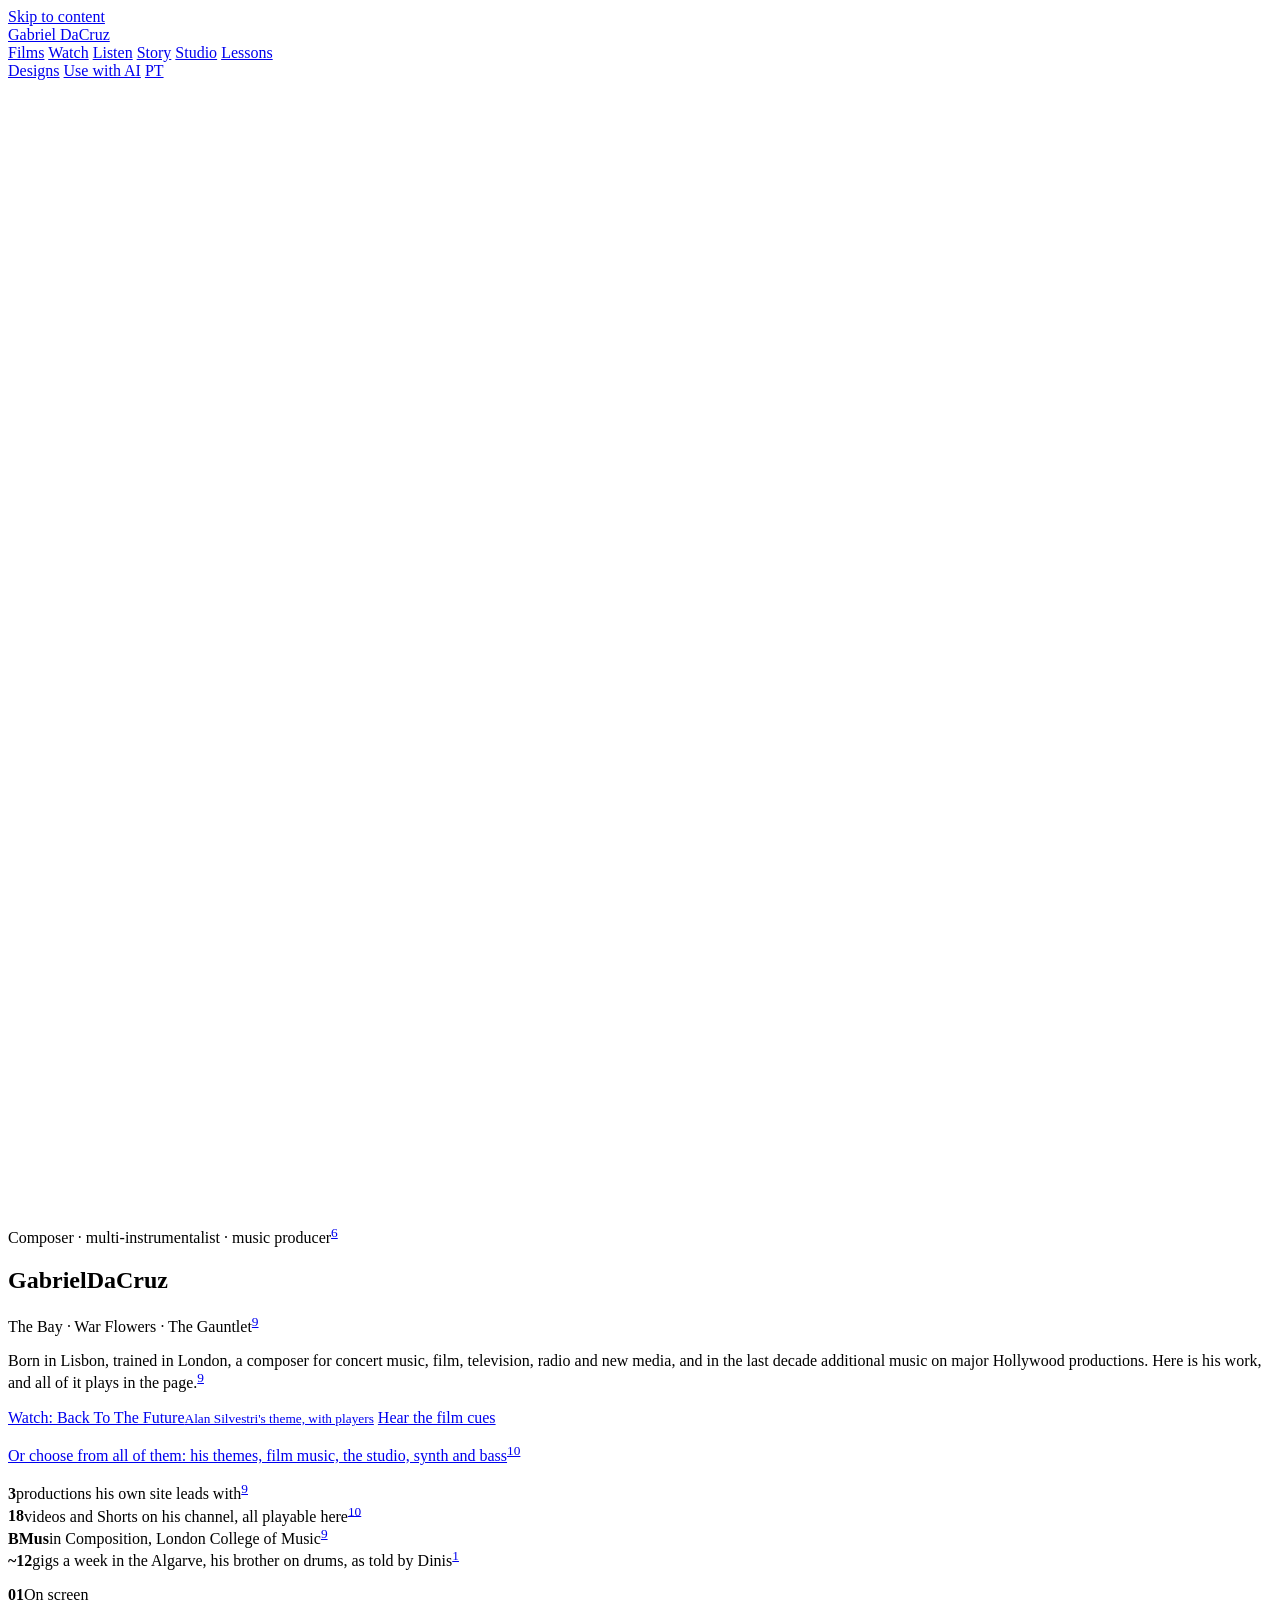
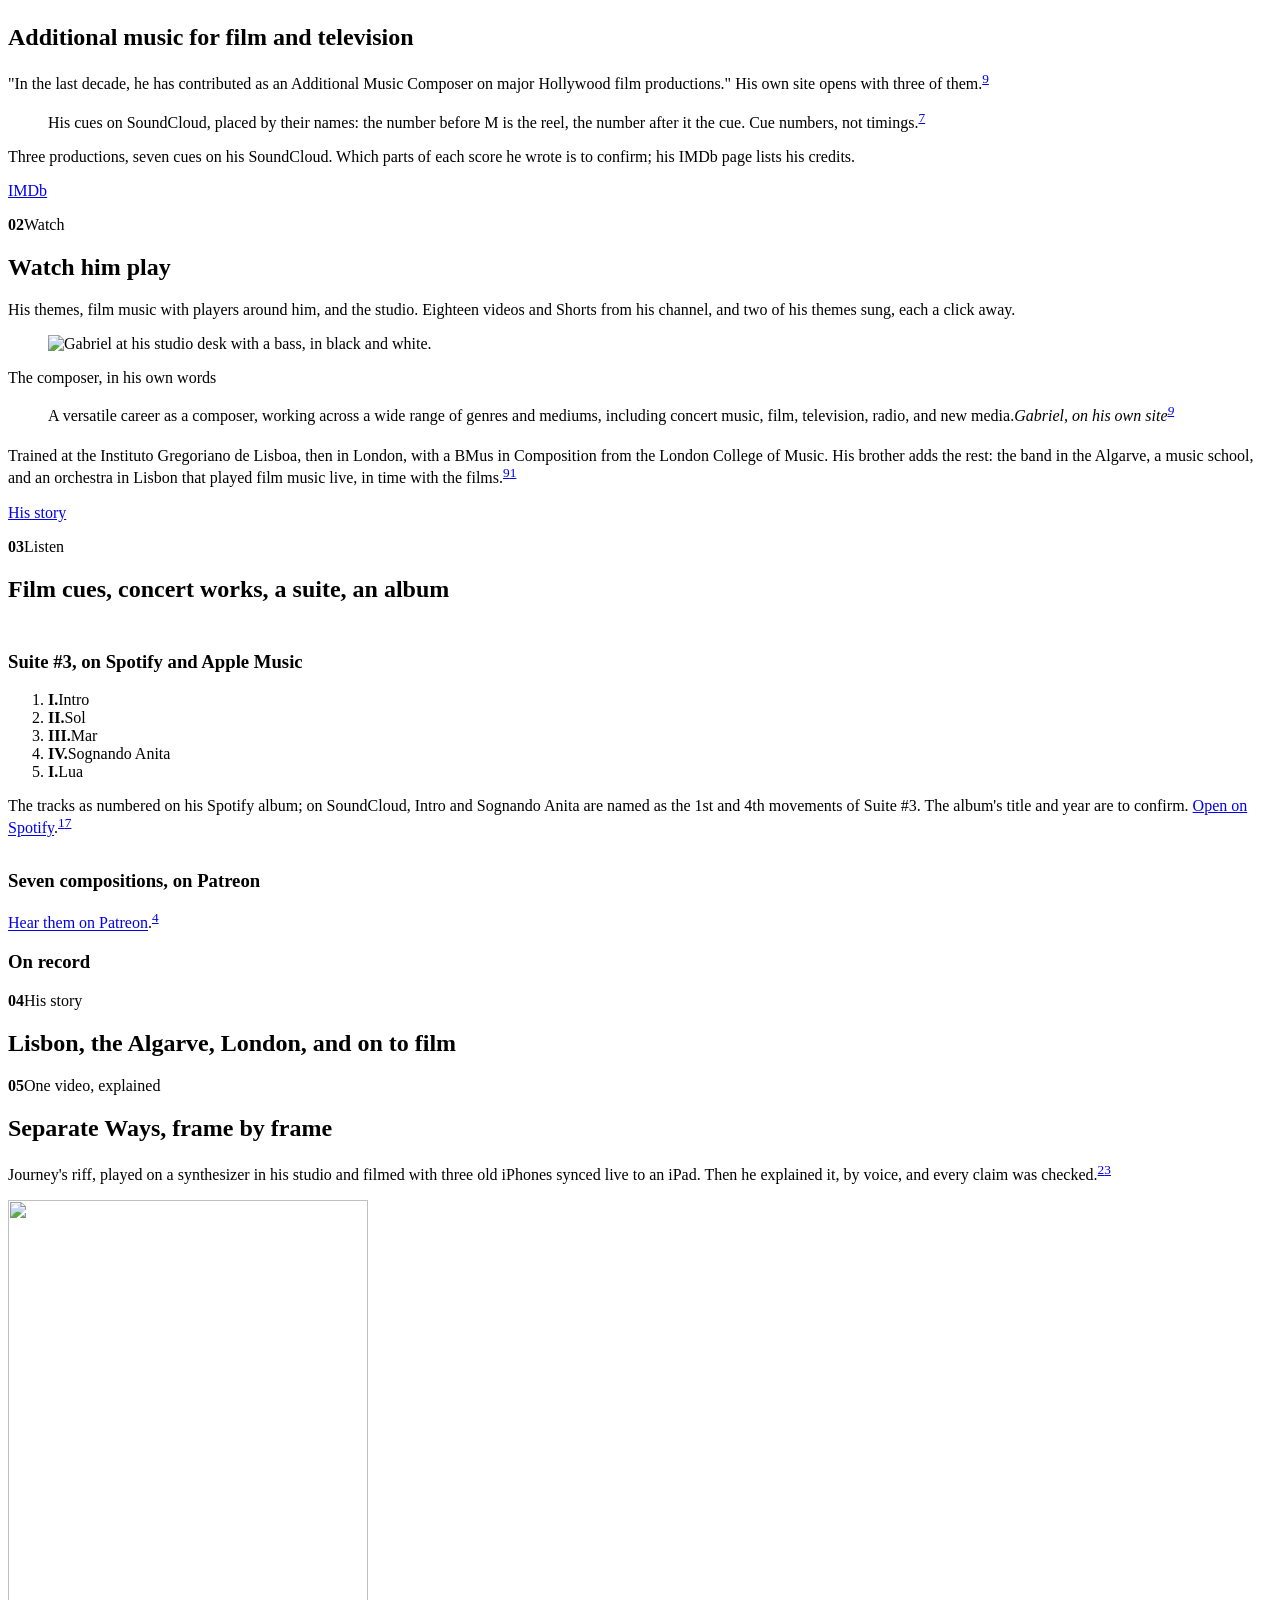
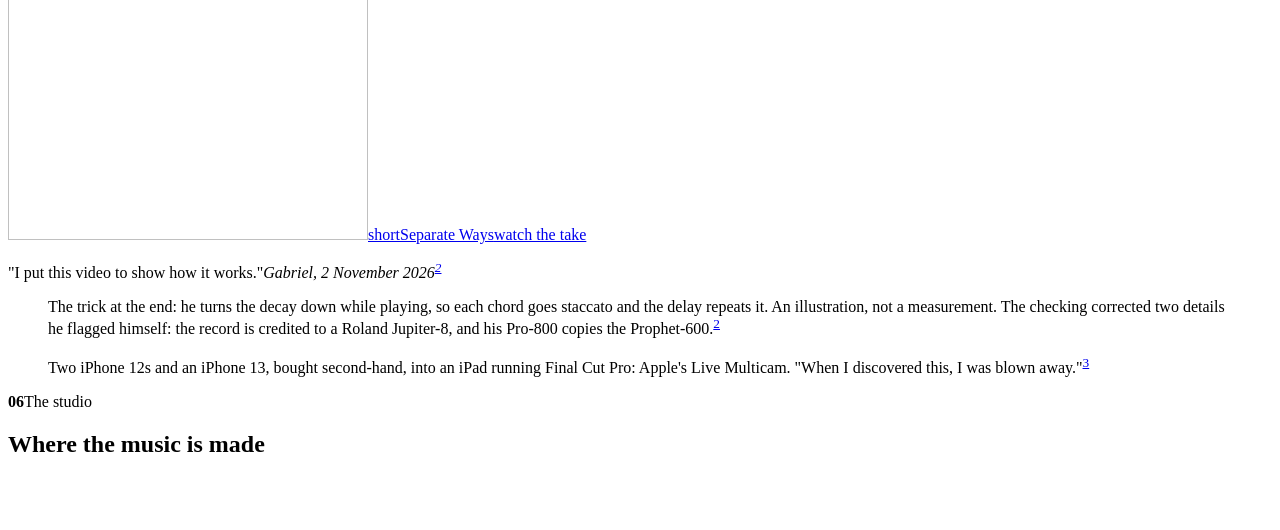
==== commit 04a6c9c2: "Ideas from Marc Noah's site: a hero button that plays a film, a designs picker, video filters As Din" ====
--- a/src/index.html
+++ b/src/index.html
@@ -44,6 +44,7 @@
       <a href="#studio">Studio</a>
       <a href="#lessons">Lessons</a>
     </nav>
+    <a class="chip" href="/d/" data-designs>Designs</a>
     <a class="chip" href="/agents/">Use with AI</a>
     <a class="chip" href="/pt/" hreflang="pt" lang="pt">PT</a>
   </div>
@@ -58,10 +59,10 @@
     <p class="billing">The Bay <i>·</i> War Flowers <i>·</i> The Gauntlet<sup class="s"><a href="#s9">9</a></sup></p>
     <p class="lede">Born in Lisbon, trained in London, a composer for concert music, film, television, radio and new media, and in the last decade additional music on major Hollywood productions. Here is his work, and all of it plays in the page.<sup class="s"><a href="#s9">9</a></sup></p>
     <div class="btns">
-      <a class="btn btn-gold" href="#watch">Watch him play</a>
+      <a class="btn btn-gold btn-feature" href="https://www.youtube.com/watch?v=PQUijA_qB-U" data-yt="PQUijA_qB-U" data-title="Back To The Future, Alan Silvestri, from his channel"><span>Watch: Back To The Future<small>Alan Silvestri's theme, with players</small></span></a>
       <a class="btn btn-line" href="#listen">Hear the film cues</a>
-      <a class="btn btn-line" href="#story">His story</a>
-    </div>
+    </div>
+    <p class="hero-or"><a href="#watch">Or choose from all of them: his themes, film music, the studio, synth and bass</a><sup class="s"><a href="#s10">10</a></sup></p>
     <div class="keys">
       <div class="key"><b>3</b><span>productions his own site leads with<sup class="s"><a href="#s9">9</a></sup></span></div>
       <div class="key"><b>18</b><span>videos and Shorts on his channel, all playable here<sup class="s"><a href="#s10">10</a></sup></span></div>
@@ -79,7 +80,7 @@
     <!--#inc films.part -->
     <div class="films-foot">
       <figure class="viz"><!--#inc fig-cuemap.svg --><figcaption>His cues on SoundCloud, placed by their names: the number before M is the reel, the number after it the cue. Cue numbers, not timings.<sup class="s"><a href="#s7">7</a></sup></figcaption></figure>
-      <blockquote class="quote">"A versatile career as a composer, working across a wide range of genres and mediums, including concert music, film, television, radio, and new media."<cite>Gabriel, on his own site<sup class="s"><a href="#s9">9</a></sup></cite></blockquote>
+      <div><p class="cap" style="margin-top:0">Three productions, seven cues on his SoundCloud. Which parts of each score he wrote is <span class="tbc">to confirm</span>; his IMDb page lists his credits.</p><a class="imdb" href="https://www.imdb.com/name/nm4704147/">IMDb</a></div>
     </div>
   </div>
 </section>
@@ -90,6 +91,18 @@
     <h2 id="watch-h">Watch him play</h2>
     <p class="intro">His themes, film music with players around him, and the studio. Eighteen videos and Shorts from his channel, and two of his themes sung, each a click away.</p>
     <!--#inc videos.part -->
+  </div>
+</section>
+
+<section class="band words" aria-labelledby="words-h">
+  <div class="wrap">
+    <figure class="words-ph"><img src="/assets/photos/studio-desk-bw-900.jpg" srcset="/assets/photos/studio-desk-bw-500.jpg 500w, /assets/photos/studio-desk-bw-900.jpg 900w" sizes="(min-width: 58rem) 30vw, 100vw" width="900" height="1080" alt="Gabriel at his studio desk with a bass, in black and white." loading="lazy"></figure>
+    <div>
+      <p class="kicker" id="words-h">The composer, in his own words</p>
+      <blockquote class="quote big">A versatile career as a composer, working across a wide range of genres and mediums, including concert music, film, television, radio, and new media.<cite>Gabriel, on his own site<sup class="s"><a href="#s9">9</a></sup></cite></blockquote>
+      <p class="intro" style="margin:1.4rem 0 1rem">Trained at the Instituto Gregoriano de Lisboa, then in London, with a BMus in Composition from the London College of Music. His brother adds the rest: the band in the Algarve, a music school, and an orchestra in Lisbon that played film music live, in time with the films.<sup class="s"><a href="#s9">9</a></sup><sup class="s"><a href="#s1">1</a></sup></p>
+      <a class="btn btn-line" href="#story">His story</a>
+    </div>
   </div>
 </section>
 
@@ -220,6 +233,7 @@
     <p>Version __VERSION__ · <a href="/d/">Six designs</a> · <a href="/pt/" hreflang="pt" lang="pt">Português</a> · <a href="https://dev.vault.sgraph.ai/#sgit_public_read_86bc4bc4edc64c4a5acf4dcda733513ccf8e2b3181605dcf7d0a45bb1be75120%3Aygs1ybi0">vault ygs1ybi0</a> · Code Apache-2.0, text and drawings CC BY 4.0, photos Gabriel's own</p>
   </div>
 </footer>
+<!--#inc designs-dialog.part -->
 <!--#inc player.part -->
 </body>
 </html>
